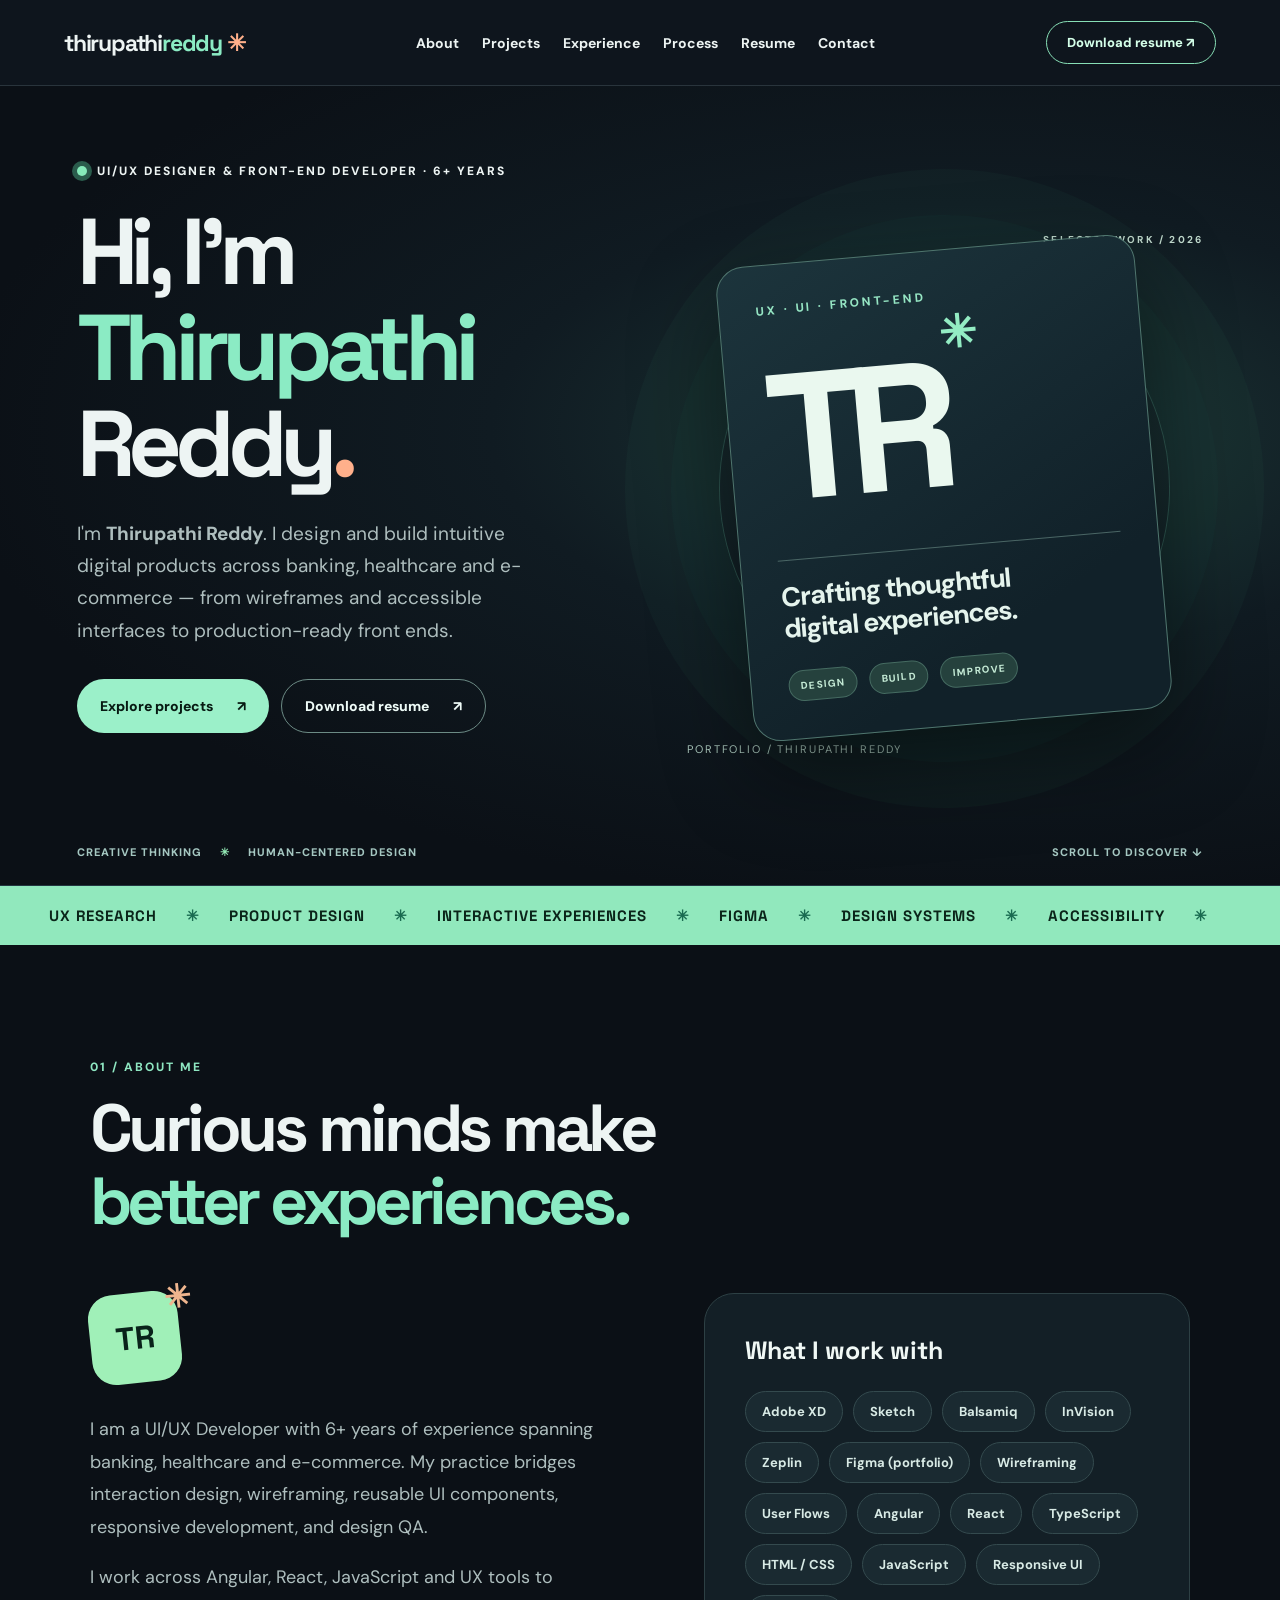
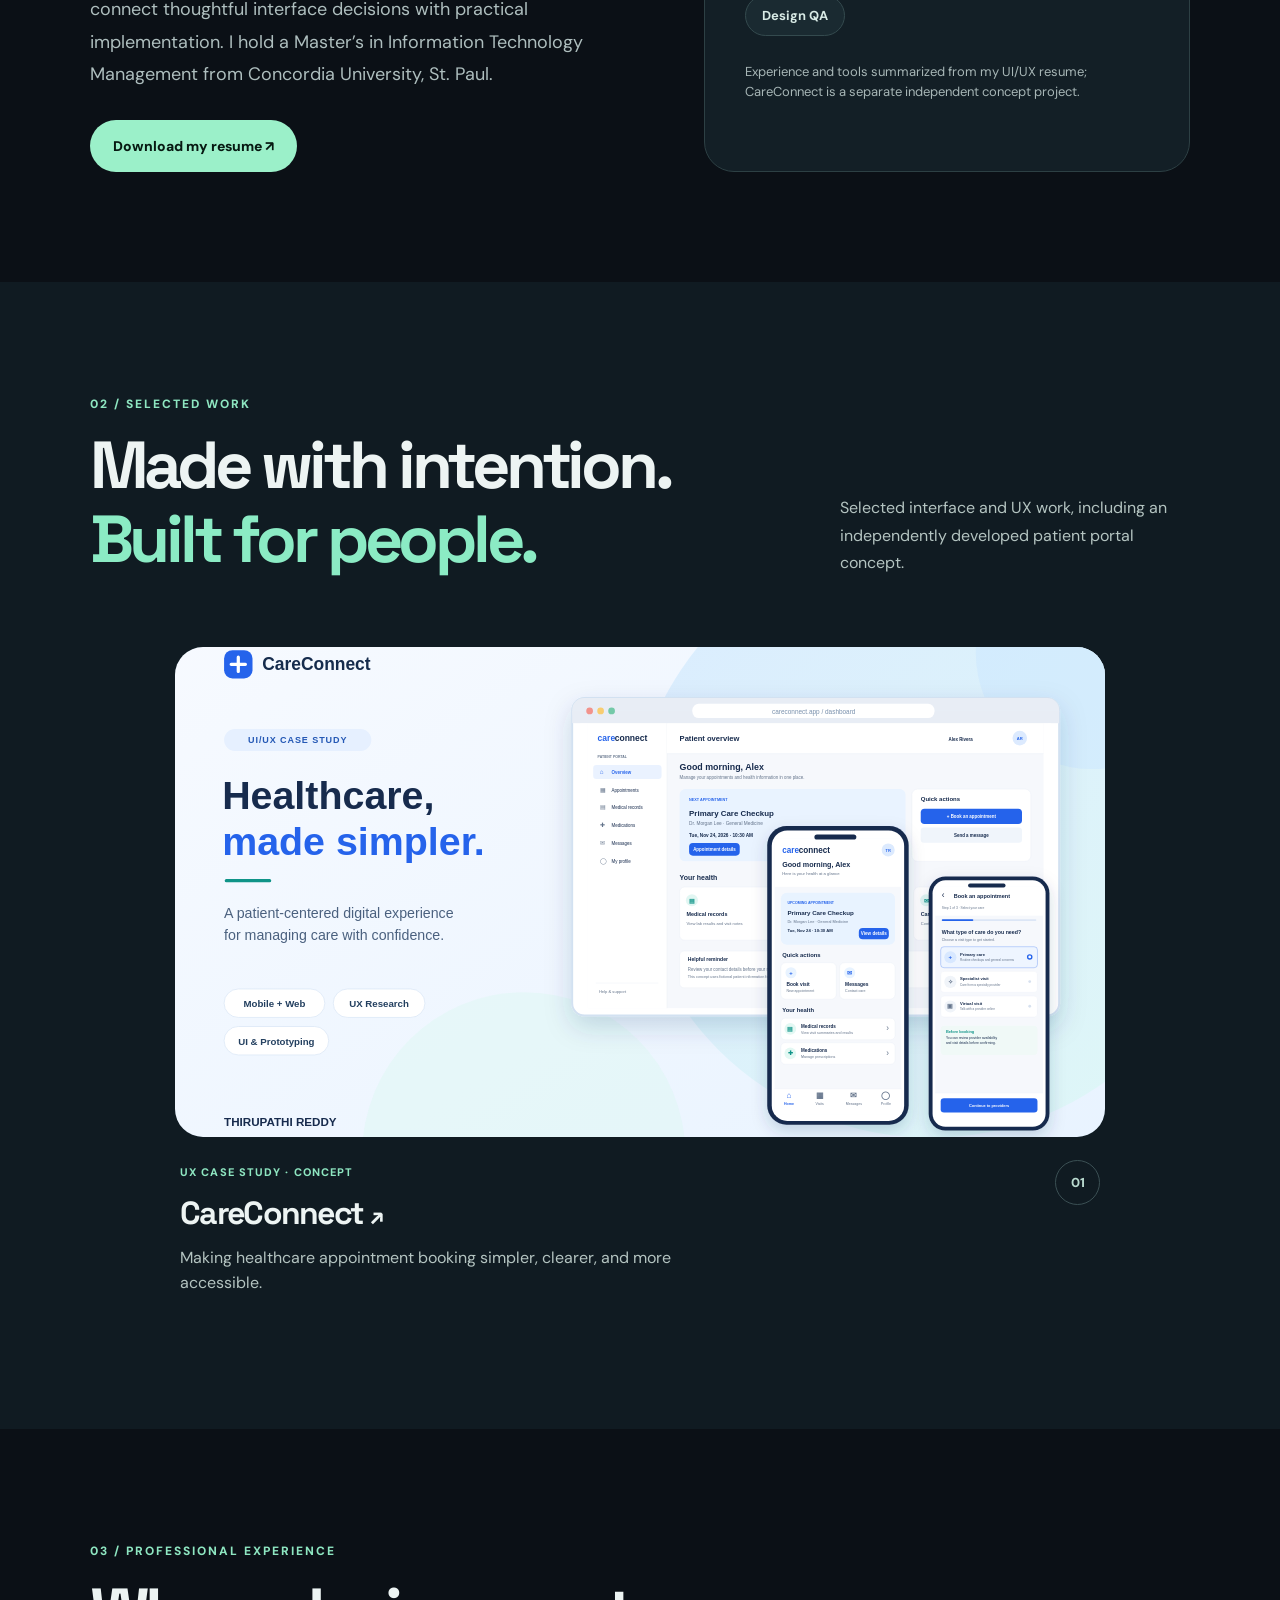
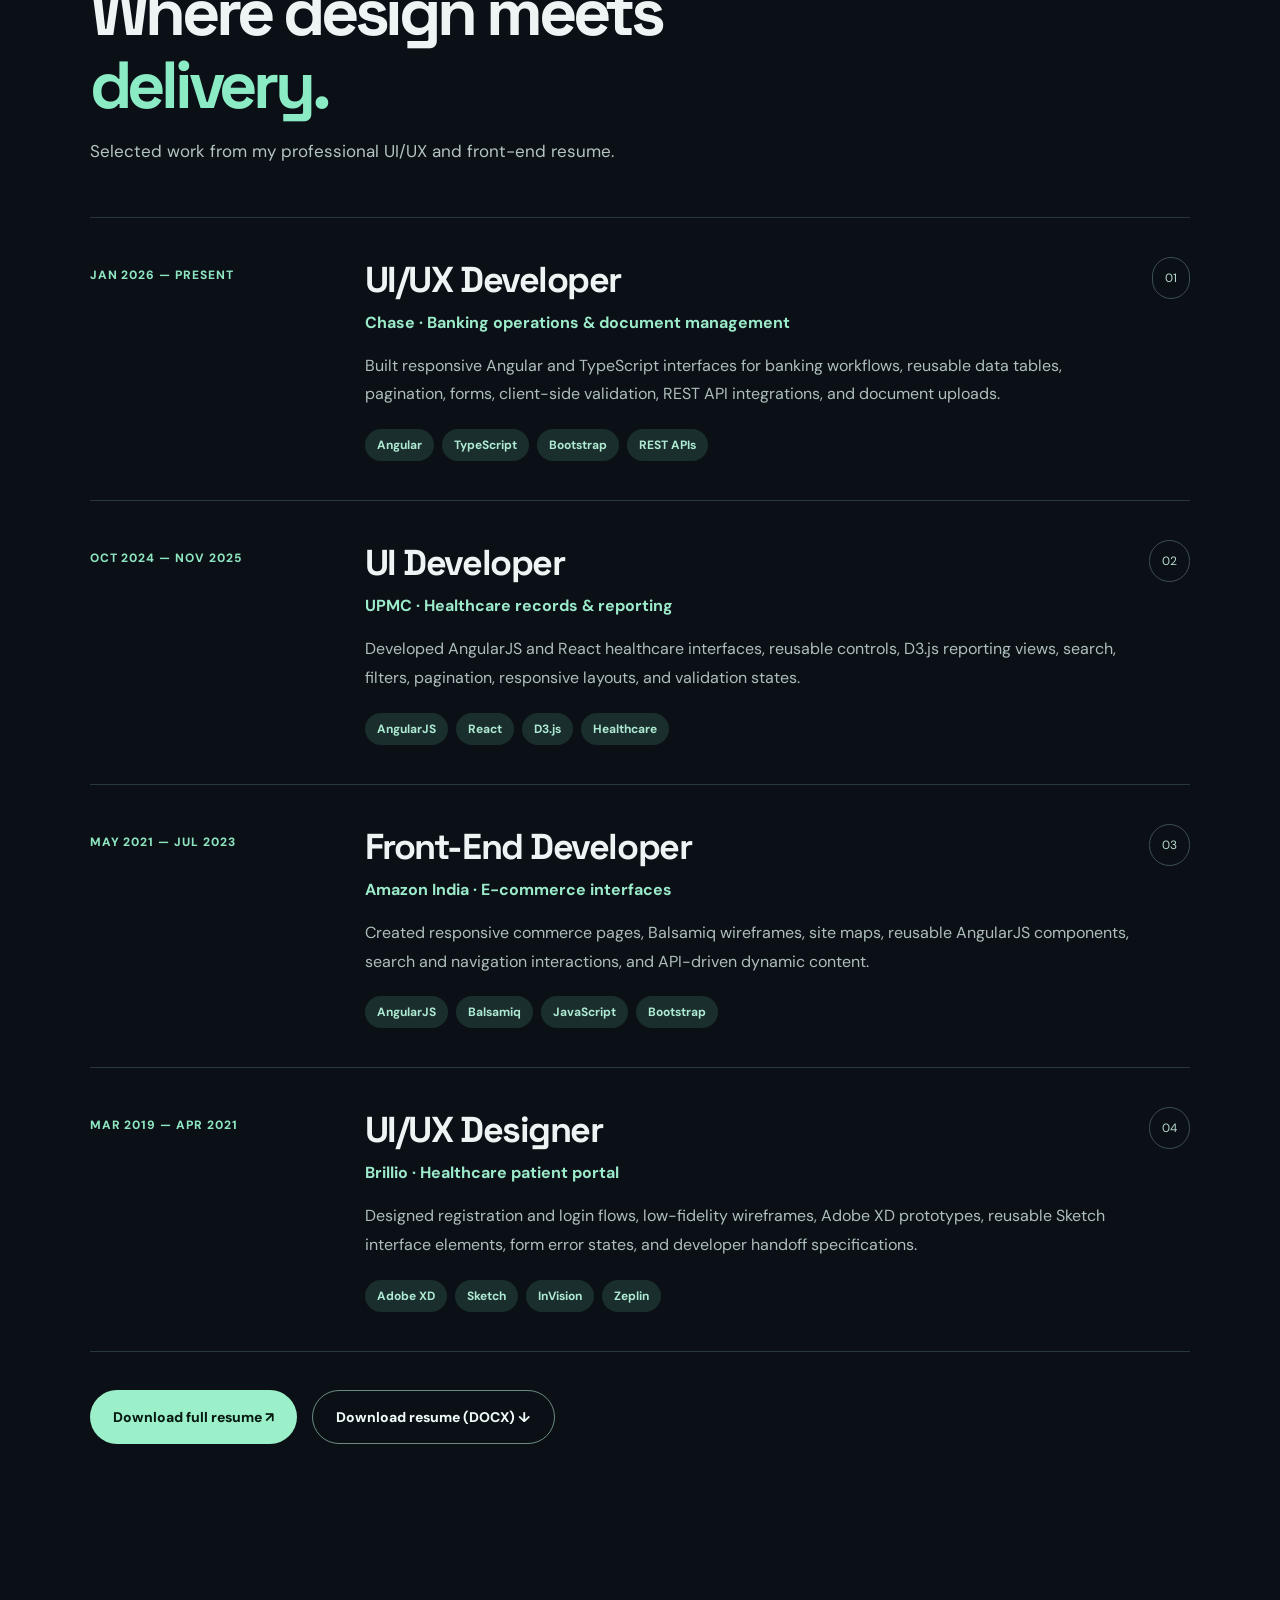
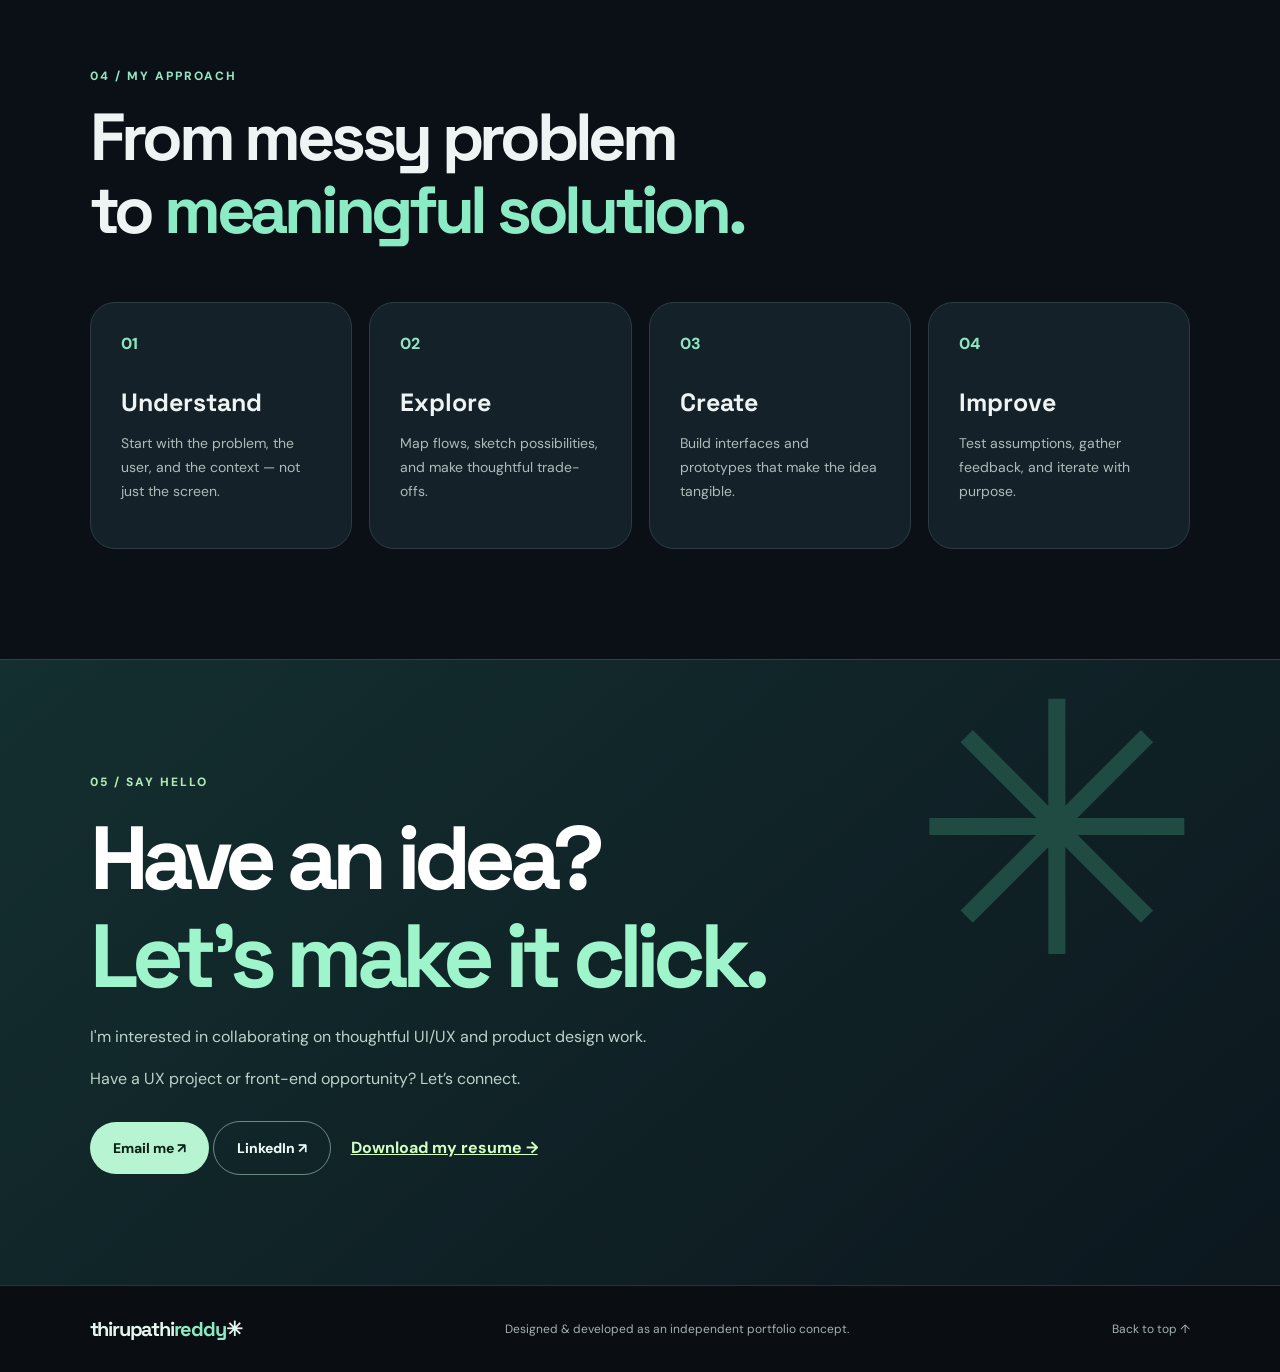
==== index.html @ 6b2b68c5 "Add files via upload" ====
<!DOCTYPE html>
<html lang="en"><head><meta charset="utf-8"/><meta content="width=device-width, initial-scale=1" name="viewport"/><meta content="#0b1016" name="theme-color"/><meta content="Thirupathi Reddy — UI/UX Developer with 6+ years of experience across banking, healthcare and e-commerce. Explore experience and CareConnect case study." name="description"/><title>Thirupathi Reddy — UI/UX Designer</title><link href="styles.css" rel="stylesheet"/></head><body>
<a class="skip" href="#main">Skip to content</a>
<header class="site-header"><a aria-label="Thirupathi Reddy home" class="wordmark" href="#home">thirupathi<span>reddy</span><span class="wordmark-star">✳</span></a><button aria-controls="primary-nav" aria-expanded="false" aria-label="Toggle navigation" class="menu-button">☰</button><nav aria-label="Main navigation" id="primary-nav"><a href="#about">About</a><a href="#projects">Projects</a><a href="#experience">Experience</a><a href="#process">Process</a><a download="" href="assets/Thirupathi_Reddy_UIUX_Resume.docx">Resume</a><a href="#contact">Contact</a></nav><a class="header-cta" download="" href="assets/Thirupathi_Reddy_UIUX_Resume.docx">Download resume <span aria-hidden="true">↗</span></a></header>
<main id="main"><section class="hero" id="home"><div class="hero-inner"><div class="hero-copy"><p class="eyebrow"><span class="eyebrow-dot"></span> UI/UX DESIGNER &amp; FRONT-END DEVELOPER · 6+ YEARS</p><h1>Hi, I’m<br/><em>Thirupathi</em><br/>Reddy<span class="punct">.</span></h1><p class="hero-lead">I'm <strong>Thirupathi Reddy</strong>. I design and build intuitive digital products across banking, healthcare and e-commerce — from wireframes and accessible interfaces to production-ready front ends.</p><div class="hero-actions"><a class="btn btn-dark" href="#projects">Explore projects <span aria-hidden="true">↗</span></a><a class="btn btn-outline" download="" href="assets/Thirupathi_Reddy_UIUX_Resume.docx">Download resume <span aria-hidden="true">↗</span></a></div></div><div aria-label="Design-focused portfolio visual" class="portfolio-hero-art"><div class="hero-art-orbit"></div><div class="hero-art-label">SELECTED WORK / 2026</div><div class="hero-art-card"><span class="hero-art-overline">UX · UI · FRONT-END</span><div class="hero-art-letters">TR<span>✳</span></div><div class="hero-art-divider"></div><p>Crafting thoughtful<br/>digital experiences.</p><div class="hero-art-bottom"><span>DESIGN</span><span>BUILD</span><span>IMPROVE</span></div></div><div class="hero-art-side">PORTFOLIO / THIRUPATHI REDDY</div></div></div><div class="hero-bottom"><span>CREATIVE THINKING <b>✳</b> HUMAN-CENTERED DESIGN</span><a href="#projects">SCROLL TO DISCOVER ↓</a></div></section>
<section aria-label="Design specialties" class="marquee"><div>UX RESEARCH <span>✳</span> PRODUCT DESIGN <span>✳</span> INTERACTIVE EXPERIENCES <span>✳</span> FIGMA <span>✳</span> DESIGN SYSTEMS <span>✳</span> ACCESSIBILITY <span>✳</span></div></section>
<section class="section about-section" id="about"><div class="section-heading"><span class="section-index">01 / ABOUT ME</span><h2>Curious minds make<br/><em>better experiences.</em></h2></div><div class="about-grid"><div class="about-intro"><div class="about-badge">TR<span>✳</span></div><p>I am a UI/UX Developer with 6+ years of experience spanning banking, healthcare and e-commerce. My practice bridges interaction design, wireframing, reusable UI components, responsive development, and design QA.</p><p>I work across Angular, React, JavaScript and UX tools to connect thoughtful interface decisions with practical implementation. I hold a Master’s in Information Technology Management from Concordia University, St. Paul.</p><a class="btn btn-dark" download="" href="assets/Thirupathi_Reddy_UIUX_Resume.docx">Download my resume ↗</a></div><div class="skills-panel"><h3>What I work with</h3><div class="tags"><span>Adobe XD</span><span>Sketch</span><span>Balsamiq</span><span>InVision</span><span>Zeplin</span><span>Figma (portfolio)</span><span>Wireframing</span><span>User Flows</span><span>Angular</span><span>React</span><span>TypeScript</span><span>HTML / CSS</span><span>JavaScript</span><span>Responsive UI</span><span>Design QA</span></div><p class="small-note">Experience and tools summarized from my UI/UX resume; CareConnect is a separate independent concept project.</p></div></div></section>
<section class="section projects-section" id="projects"><div class="section-heading split-heading"><div><span class="section-index">02 / SELECTED WORK</span><h2>Made with intention.<br/><em>Built for people.</em></h2></div><p>Selected interface and UX work, including an independently developed patient portal concept.</p></div><div class="projects-grid"><a class="project-card featured-project" href="careconnect.html"><div class="project-cover"><img alt="CareConnect patient portal desktop and mobile designs" loading="lazy" src="assets/careconnect-cover.svg"/></div><div class="project-meta"><div><span class="project-type">UX CASE STUDY · CONCEPT</span><h3>CareConnect <span aria-hidden="true">↗</span></h3><p>Making healthcare appointment booking simpler, clearer, and more accessible.</p></div><span class="project-number">01</span></div></a></div></section>
<section class="section experience-section" id="experience"><div class="section-heading"><span class="section-index">03 / PROFESSIONAL EXPERIENCE</span><h2>Where design meets<br/><em>delivery.</em></h2><p class="section-subtitle">Selected work from my professional UI/UX and front-end resume.</p></div><div class="timeline">
<article class="experience-item"><div class="job-date">JAN 2026 — PRESENT</div><div class="job-body"><div class="job-top"><div><h3>UI/UX Developer</h3><p class="job-company">Chase · Banking operations &amp; document management</p></div><span class="job-index">01</span></div><p>Built responsive Angular and TypeScript interfaces for banking workflows, reusable data tables, pagination, forms, client-side validation, REST API integrations, and document uploads.</p><div class="job-pills"><span>Angular</span><span>TypeScript</span><span>Bootstrap</span><span>REST APIs</span></div></div></article>
<article class="experience-item"><div class="job-date">OCT 2024 — NOV 2025</div><div class="job-body"><div class="job-top"><div><h3>UI Developer</h3><p class="job-company">UPMC · Healthcare records &amp; reporting</p></div><span class="job-index">02</span></div><p>Developed AngularJS and React healthcare interfaces, reusable controls, D3.js reporting views, search, filters, pagination, responsive layouts, and validation states.</p><div class="job-pills"><span>AngularJS</span><span>React</span><span>D3.js</span><span>Healthcare</span></div></div></article>
<article class="experience-item"><div class="job-date">MAY 2021 — JUL 2023</div><div class="job-body"><div class="job-top"><div><h3>Front-End Developer</h3><p class="job-company">Amazon India · E-commerce interfaces</p></div><span class="job-index">03</span></div><p>Created responsive commerce pages, Balsamiq wireframes, site maps, reusable AngularJS components, search and navigation interactions, and API-driven dynamic content.</p><div class="job-pills"><span>AngularJS</span><span>Balsamiq</span><span>JavaScript</span><span>Bootstrap</span></div></div></article>
<article class="experience-item"><div class="job-date">MAR 2019 — APR 2021</div><div class="job-body"><div class="job-top"><div><h3>UI/UX Designer</h3><p class="job-company">Brillio · Healthcare patient portal</p></div><span class="job-index">04</span></div><p>Designed registration and login flows, low-fidelity wireframes, Adobe XD prototypes, reusable Sketch interface elements, form error states, and developer handoff specifications.</p><div class="job-pills"><span>Adobe XD</span><span>Sketch</span><span>InVision</span><span>Zeplin</span></div></div></article>
</div><div class="experience-footer"><a class="btn btn-dark" download="" href="assets/Thirupathi_Reddy_UIUX_Resume.docx">Download full resume ↗</a><a class="btn btn-outline" download="" href="assets/Thirupathi_Reddy_UIUX_Resume.docx">Download resume (DOCX) ↓</a></div></section><section class="section process-section" id="process"><div class="section-heading"><span class="section-index">04 / MY APPROACH</span><h2>From messy problem<br/>to <em>meaningful solution.</em></h2></div><div class="process-grid"><article><span>01</span><h3>Understand</h3><p>Start with the problem, the user, and the context — not just the screen.</p></article><article><span>02</span><h3>Explore</h3><p>Map flows, sketch possibilities, and make thoughtful trade-offs.</p></article><article><span>03</span><h3>Create</h3><p>Build interfaces and prototypes that make the idea tangible.</p></article><article><span>04</span><h3>Improve</h3><p>Test assumptions, gather feedback, and iterate with purpose.</p></article></div></section>
<section class="contact-section" id="contact"><div aria-hidden="true" class="contact-blob">✳</div><span class="section-index">05 / SAY HELLO</span><h2>Have an idea?<br/><em>Let's make it click.</em></h2><p>I'm interested in collaborating on thoughtful UI/UX and product design work.</p><p>Have a UX project or front-end opportunity? Let’s connect.</p><a class="btn btn-light" href="mailto:thirupathireddy.s003@gmail.com">Email me ↗</a> <a class="btn btn-outline" href="https://www.linkedin.com/in/s-thirupathi-reddy/" rel="noopener noreferrer" target="_blank">LinkedIn ↗</a><a class="contact-resume" download="" href="assets/Thirupathi_Reddy_UIUX_Resume.docx">Download my resume →</a></section></main><footer class="site-footer"><a class="wordmark" href="#home">thirupathi<span>reddy</span>✳</a><span>Designed &amp; developed as an independent portfolio concept.</span><a href="#home">Back to top ↑</a></footer><script defer="" src="main.js"></script></body></html>
---- styles.css ----
@import url('https://fonts.googleapis.com/css2?family=DM+Sans:wght@400;500;600;700;800&family=Space+Grotesk:wght@400;500;600;700&display=swap');
:root{--ink:#15251f;--muted:#56665e;--yellow:#fff0a8;--lime:#c9ff75;--green:#139b71;--cream:#fffdf6;--border:#dee6df}*{box-sizing:border-box}html{scroll-behavior:smooth}body{margin:0;background:var(--cream);color:var(--ink);font-family:'DM Sans',sans-serif}a{color:inherit;text-decoration:none}button{font:inherit}a:focus-visible,button:focus-visible{outline:3px solid #147e5d;outline-offset:4px}.skip{position:absolute;left:-999px;top:15px;background:#fff;padding:12px;z-index:99}.skip:focus{left:15px}.site-header{height:86px;padding:0 clamp(20px,5vw,90px);display:flex;align-items:center;gap:36px;justify-content:space-between;background:#fff9d8;position:relative;z-index:5;border-bottom:1px solid #ebdfa6}.wordmark{font-family:'Space Grotesk',sans-serif;font-weight:700;font-size:23px;letter-spacing:-1.2px;white-space:nowrap}.wordmark>span:first-child{color:var(--green)}.wordmark-star{color:#ee7059;padding-left:5px}.site-header nav{display:flex;gap:32px;font-size:14px;font-weight:700}.site-header nav a:hover{color:var(--green)}.header-cta{border:1.5px solid var(--ink);border-radius:100px;padding:12px 20px;font-size:13px;font-weight:800;white-space:nowrap}.header-cta:hover{background:var(--ink);color:white}.menu-button{display:none;background:none;border:0;font-size:26px}.hero{background:var(--yellow);overflow:hidden;position:relative}.hero-inner{min-height:690px;max-width:1600px;padding:65px clamp(20px,6vw,100px) 20px;margin:auto;display:grid;grid-template-columns:49% 51%;align-items:center}.hero-copy{position:relative;z-index:2;padding-bottom:60px}.eyebrow,.section-index{font-weight:800;font-size:12px;letter-spacing:2px}.eyebrow{display:flex;align-items:center;gap:10px}.eyebrow-dot{height:10px;width:10px;background:var(--green);border-radius:50%;box-shadow:0 0 0 5px #b7eeb5}.hero h1,h2,h3{font-family:'Space Grotesk',sans-serif}.hero h1{font-size:clamp(55px,6.7vw,104px);letter-spacing:-.079em;line-height:1.03;margin:25px 0}.hero h1 em,.section h2 em,.contact-section h2 em{font-style:normal;color:var(--green)}.punct{color:#e8785b}.hero-lead{max-width:480px;font-size:19px;line-height:1.7;color:#455348}.hero-actions{display:flex;gap:12px;margin:32px 0}.btn{display:inline-flex;align-items:center;gap:24px;justify-content:space-between;font-size:14px;font-weight:800;border-radius:100px;padding:17px 23px;transition:transform .2s,background .2s}.btn:hover{transform:translateY(-3px)}.btn-dark{background:var(--ink);color:white}.btn-outline{background:transparent;border:1.5px solid var(--ink)}.btn-light{background:white;color:var(--ink)}.mouse-hint{font-size:13px;font-weight:700;display:flex;gap:10px;align-items:center;margin-top:52px}.mouse-hint span{font-size:24px}.hero-visual{min-height:625px;height:100%;position:relative;isolation:isolate}.hero-glow{position:absolute;width:90%;aspect-ratio:1;border-radius:50%;background:radial-gradient(circle at 50% 45%,#fff9dc 0%,#ffdc7b 55%,#ffd26d 77%,transparent 78%);top:3%;left:6%;z-index:-1}.dragon-webgl-canvas{display:block;width:100%;height:100%}#dragon-stage{position:absolute;inset:0;z-index:1}#dragon-stage canvas{width:100%;height:100%;display:block}.dragon-error{position:absolute;top:48%;width:100%;text-align:center;color:#6d5236}.dragon-label{position:absolute;top:14%;right:2%;border-radius:80px;background:white;padding:16px 21px;font-weight:800;font-size:13px;transform:rotate(7deg);box-shadow:0 10px 25px #70592b16}.dragon-label span{color:var(--green)}.dragon-bubble{position:absolute;bottom:16%;left:0;background:var(--lime);font-weight:800;transform:rotate(-8deg);border:2px solid var(--ink);border-radius:80px;padding:14px 22px;font-size:16px}.starburst{position:absolute;font-size:50px;color:#f28068}.starburst-one{left:3%;top:15%}.starburst-two{right:4%;bottom:25%;font-size:35px}.hero-bottom{max-width:1600px;margin:auto;padding:0 clamp(20px,6vw,100px) 26px;display:flex;justify-content:space-between;font-size:11px;font-weight:800;letter-spacing:1px}.hero-bottom b{color:#e67862;margin:0 14px}.marquee{background:var(--ink);color:#d7f8b2;overflow:hidden;padding:20px 0;font-weight:800;font-family:'Space Grotesk';font-size:15px;white-space:nowrap;letter-spacing:1px}.marquee div{width:max-content;margin:auto}.marquee span{color:#f2b974;margin:0 24px}.section{padding:110px clamp(20px,7vw,112px);max-width:1600px;margin:auto}.section-heading{margin-bottom:55px}.section-index{color:#388b6b}.section h2{font-size:clamp(40px,5.2vw,74px);letter-spacing:-.064em;line-height:1.1;margin:16px 0}.about-grid{display:grid;grid-template-columns:1.1fr 1fr;gap:80px}.about-intro p{max-width:620px;line-height:1.8;font-size:18px;color:#526059}.about-badge{width:90px;height:90px;border-radius:24px;background:var(--lime);display:flex;justify-content:center;align-items:center;font-family:'Space Grotesk';font-size:32px;font-weight:700;transform:rotate(-6deg);position:relative;margin-bottom:30px}.about-badge span{position:absolute;top:-12px;right:-15px;color:#ef8f6b}.skills-panel{background:#f0f8ef;border:1px solid var(--border);padding:40px;border-radius:30px}.skills-panel h3{font-size:25px;margin-top:0}.tags,.case-chips{display:flex;flex-wrap:wrap;gap:10px}.tags span,.case-chips span{border:1px solid #cdded0;border-radius:100px;background:white;padding:11px 16px;font-size:13px;font-weight:700}.small-note{font-size:13px;color:var(--muted);line-height:1.5;margin-top:26px}.projects-section{max-width:none;background:#f5f9f2}.projects-section>.section-heading,.projects-grid{max-width:1380px;margin-left:auto;margin-right:auto}.split-heading{display:flex;align-items:end;justify-content:space-between;gap:60px}.split-heading p{max-width:350px;line-height:1.7;color:var(--muted)}.projects-grid{display:grid;grid-template-columns:1.3fr 1fr;gap:28px}.project-card{min-width:0}.project-cover,.experiment-art{height:400px;border-radius:28px;overflow:hidden;display:flex;align-items:center;justify-content:center;position:relative;transition:transform .25s}.project-card:hover .project-cover,.project-card:hover .experiment-art{transform:translateY(-5px)}.project-cover{background:#dceeff}.project-cover img{width:100%;height:100%;object-fit:cover}.experiment-art{background:#bff3a3}.experiment-sun{position:absolute;font-size:280px;color:#d4f5bd;top:-100px;right:-40px}.experiment-face{width:210px;height:215px;background:#18b980;border-radius:48% 48% 44% 44%;border:9px solid #0b976c;transform:rotate(-9deg);display:flex;justify-content:center;align-items:center;gap:25px;position:relative;box-shadow:20px 25px 0 #91dba4}.experiment-face .eye{height:60px;width:52px;border-radius:50%;background:white;position:relative}.experiment-face .eye:after{content:'';height:25px;width:22px;position:absolute;top:22px;left:18px;border-radius:50%;background:#17251e}.experiment-face .smile{position:absolute;width:65px;height:30px;border-bottom:5px solid #153728;border-radius:50%;top:128px}.experiment-word{position:absolute;bottom:32px;right:30px;font-size:35px;font-weight:800;transform:rotate(-10deg)}.project-meta{display:flex;justify-content:space-between;gap:16px;padding:23px 5px}.project-type{font-size:11px;font-weight:800;letter-spacing:1.1px;color:var(--green)}.project-meta h3{font-size:32px;letter-spacing:-1.7px;margin:12px 0}.project-meta h3 span{font-size:23px}.project-meta p{color:var(--muted);line-height:1.6;margin:0;max-width:570px}.project-number{border-radius:100px;border:1px solid var(--border);height:45px;width:45px;display:grid;place-items:center;font-weight:800;font-size:13px;flex-shrink:0}.process-grid{display:grid;grid-template-columns:repeat(4,1fr);gap:17px}.process-grid article{background:#fff9df;border:1px solid #eee6bf;border-radius:25px;padding:30px;min-height:215px}.process-grid article>span{font-weight:800;color:#149a71}.process-grid h3{font-size:25px;margin:32px 0 9px}.process-grid p{color:#617067;font-size:14px;line-height:1.7}.contact-section{position:relative;background:#1a3328;color:#fff;padding:110px clamp(20px,7vw,112px);overflow:hidden}.contact-section .section-index{color:#b1eab3}.contact-section h2{font-family:'Space Grotesk';font-size:clamp(50px,7vw,100px);letter-spacing:-.075em;line-height:1.1;margin:18px 0}.contact-section h2 em{color:#c6fa7f}.contact-section p{max-width:580px;line-height:1.65;color:#c7dad0}.contact-blob{position:absolute;right:6%;top:0;font-size:350px;color:#375848;line-height:1}.contact-note{font-size:12px}.contact-section .btn{position:relative;z-index:1;margin-top:12px}.site-footer{display:flex;justify-content:space-between;align-items:center;gap:25px;padding:30px clamp(20px,7vw,112px);font-size:12px;color:#627064}.site-footer .wordmark{font-size:20px;color:var(--ink)}.case-page{background:#fffdf6}.case-hero{background:#fff0b5;padding:100px clamp(20px,9vw,150px) 70px}.case-hero h1{font-family:'Space Grotesk';font-size:clamp(65px,10vw,138px);letter-spacing:-.09em;margin:12px 0}.case-hero>p{font-size:22px;max-width:760px;line-height:1.6}.case-hero-img{display:block;width:100%;max-width:1100px;margin:50px auto 0;border-radius:20px;box-shadow:0 25px 75px #433d2623}.case-chips{margin-top:28px}.case-content{max-width:1050px;margin:auto;padding:70px 25px 100px}.case-facts{display:grid;grid-template-columns:repeat(4,1fr);border-bottom:1px solid var(--border);padding-bottom:45px;gap:20px}.case-facts div{display:flex;flex-direction:column;gap:13px}.case-facts span{color:var(--green);font-size:12px;font-weight:800;letter-spacing:1px}.case-facts strong{font-size:16px}.case-text{padding-top:100px;max-width:800px}.case-text h2{font-size:clamp(36px,5vw,62px);letter-spacing:-.06em;line-height:1.1}.case-text p{color:var(--muted);font-size:17px;line-height:1.85}.case-text .btn{margin-top:15px}.research-status{margin-top:26px;border:1px solid #c9d7cb;background:#f0f8ef;padding:20px;border-radius:15px;font-size:13px;font-weight:700}.case-phone-img{width:260px;max-width:100%;display:block;margin:35px auto;background:#eff6fc;border-radius:20px;box-shadow:0 15px 35px #103e2320}@media(max-width:1100px){.hero-inner{grid-template-columns:51% 49%;min-height:610px}.hero h1{font-size:clamp(51px,6vw,80px)}.hero-visual{min-height:560px}.about-grid{gap:35px}.process-grid{grid-template-columns:repeat(2,1fr)}}@media(max-width:760px){.site-header{height:72px;padding:0 20px;gap:12px}.wordmark{font-size:20px}.menu-button{display:block;order:2}.header-cta{display:none}.site-header nav{display:none;position:absolute;top:72px;left:0;right:0;background:#fff9d8;padding:25px;flex-direction:column;box-shadow:0 10px 30px #0002}.site-header nav.is-open{display:flex}.hero-inner{padding:45px 23px 0;display:flex;flex-direction:column;min-height:0}.hero-copy{padding-bottom:0}.hero h1{font-size:clamp(54px,11vw,83px);margin:25px 0 15px}.hero-lead{font-size:16px}.hero-actions{flex-wrap:wrap}.mouse-hint{margin-top:25px}.hero-visual{width:100%;height:500px;min-height:500px}.hero-glow{top:1%;left:0;width:100%}.dragon-label{top:10%;right:-5%;font-size:10px}.dragon-bubble{bottom:12%;font-size:12px}.hero-bottom{font-size:10px;padding:0 20px 20px}.hero-bottom>a{display:none}.section{padding:75px 22px}.about-grid,.projects-grid{grid-template-columns:1fr}.split-heading{display:block}.projects-grid{gap:35px}.project-cover,.experiment-art{height:280px}.process-grid{grid-template-columns:1fr 1fr}.process-grid article{padding:20px;min-height:185px}.process-grid h3{font-size:21px}.contact-section{padding:80px 22px}.contact-blob{font-size:160px;right:-20px}.site-footer{flex-direction:column;align-items:flex-start}.case-hero{padding:75px 22px 55px}.case-hero>p{font-size:18px}.case-facts{grid-template-columns:1fr 1fr}.case-text{padding-top:60px}}@media(max-width:420px){.hero-visual{height:410px;min-height:410px}.btn{padding:15px 16px;font-size:12px}.process-grid{grid-template-columns:1fr}.hero-bottom span{font-size:9px}.eyebrow{font-size:10px}.dragon-label{display:none}}@media(prefers-reduced-motion:reduce){html{scroll-behavior:auto}.btn,.project-cover,.experiment-art{transition:none}}

/* Portfolio rebuild */
.site-header nav{gap:23px}.hero .hero-copy h1{font-size:clamp(64px,7.3vw,112px)}.hero-visual{overflow:hidden}.dragon-fallback{position:absolute;inset:3% 4% 4%;display:grid;place-items:center;z-index:0;transition:opacity .5s ease}.dragon-fallback svg{width:min(100%,560px);height:100%;filter:drop-shadow(0 26px 28px #368d6d33);animation:dragon-bob 4s ease-in-out infinite}.dragon-fallback.rendered{opacity:0;pointer-events:none}.dragon-fallback #fallback-dragon-head{transform-origin:240px 260px;transition:transform .13s ease-out}.dragon-fallback.blink #pupil-left,.dragon-fallback.blink #pupil-right{transform:scaleY(.12);transform-box:fill-box;transform-origin:center}.dragon-status{position:absolute;bottom:7%;left:10%;font-size:11px;color:#365948;z-index:2}@keyframes dragon-bob{0%,100%{transform:translateY(0)}50%{transform:translateY(-10px)}}
.projects-grid{grid-template-columns:minmax(0,1fr);max-width:930px}.project-cover{height:490px}.about-intro .btn{margin-top:12px}.section-subtitle{font-size:17px;color:var(--muted)}.experience-section{background:#fffefa}.timeline{border-top:1px solid #dbe4d6}.experience-item{display:grid;grid-template-columns:240px 1fr;border-bottom:1px solid #dbe4d6;padding:39px 0;gap:35px}.job-date{font-size:12px;color:#427860;letter-spacing:.08em;font-weight:800;padding-top:10px}.job-top{display:flex;justify-content:space-between}.job-top h3{font-size:clamp(24px,3vw,36px);letter-spacing:-.04em;margin:0}.job-company{font-weight:700;color:#208365;margin:9px 0 14px}.job-body>p{max-width:770px;color:#53635a;line-height:1.8;margin:5px 0 20px}.job-index{border:1px solid #c9d7cb;border-radius:100px;padding:12px;height:max-content;font-size:12px}.job-pills{display:flex;flex-wrap:wrap;gap:8px}.job-pills span{background:#eef7ec;padding:8px 12px;border-radius:100px;font-size:12px;font-weight:700}.experience-footer{display:flex;gap:15px;flex-wrap:wrap;margin-top:38px}.contact-resume{display:inline-block;color:#d4ffc2;margin-left:20px;font-weight:700;text-decoration:underline}.resume-page{max-width:980px;margin:0 auto;padding:50px 24px 100px}.resume-page h1{font-size:clamp(42px,6vw,72px);letter-spacing:-.06em;margin-bottom:8px}.resume-page h2{border-bottom:1px solid #ccd9ce;padding-bottom:10px;margin-top:45px}.resume-page p,.resume-page li{line-height:1.7;color:#405548}.resume-page .resume-role{background:#fff9dd;padding:20px 25px;margin:25px 0;border-radius:16px}.resume-actions{display:flex;gap:12px;flex-wrap:wrap}.resume-actions button{border:0;cursor:pointer}.resume-page .resume-contact{display:flex;gap:16px;flex-wrap:wrap}.resume-page .resume-contact a{text-decoration:underline}@media(max-width:760px){.experience-item{grid-template-columns:1fr;gap:12px}.job-date{padding:0}.project-cover{height:300px}.hero .hero-copy h1{font-size:clamp(52px,12vw,82px)}}@media print{.site-header,.site-footer,.resume-actions{display:none!important}.resume-page{max-width:100%;padding:0}.resume-page h1{font-size:32px}.resume-page .resume-role{break-inside:avoid;background:transparent;border-bottom:1px solid #ddd}.resume-page p,.resume-page li{font-size:11px;line-height:1.4}}


/* DARK PREMIUM THEME — portfolio-first, dragon only in hero */
:root{--ink:#edf4f3;--muted:#a7b6b6;--yellow:#10171d;--lime:#b4e9a3;--green:#80dfbe;--cream:#0b1016;--border:#293740}
body,.case-page{background:#0b1016;color:#edf4f3}
a:focus-visible,button:focus-visible{outline-color:#a6f2ca}
.site-header{background:#0e151d;border-bottom:1px solid #29343c;position:relative}
.site-header nav a:hover,.wordmark>span:first-child{color:#8bebc4}
.header-cta{border-color:#87dfb6;color:#d4ffe9}
.header-cta:hover{background:#8bebc4;color:#071711}
.hero{background:radial-gradient(ellipse at 76% 43%,#1c3636 0%,#101b22 35%,#0b1016 74%);border-bottom:1px solid #233640}
.hero h1 em,.section h2 em{color:#8bebc4}
.punct,.wordmark-star{color:#ffb08b}
.hero-lead,.about-intro p,.job-body>p,.resume-page p,.resume-page li{color:#aebebe}
.eyebrow-dot{background:#86ebba;box-shadow:0 0 0 5px #2a5c4c}
.btn-dark{background:#9bf0c9;color:#071912}
.btn-dark:hover{background:#c0ffdf}
.btn-outline{border-color:#6c8b85;color:#eefbf7}
.btn-outline:hover{background:#1c3336}
.btn-light{background:#b7f5d2;color:#0b2116}
.hero-glow{background:radial-gradient(circle at 50% 47%,#254f4a 0%,#1b3937 40%,#142229 69%,transparent 74%)}
.hero-bottom{color:#a5c7c1}.hero-bottom b,.starburst{color:#94e9b5}
.mouse-hint{color:#b4d1c6}.dragon-fallback svg{filter:drop-shadow(0 30px 42px #0008)}
.dragon-status{color:#bcddd1}
.marquee{background:#91e8bd;color:#0a2419}.marquee span{color:#1a6b51}
.section-index,.job-date,.project-type{color:#8ee6c1}
.skills-panel,.research-status{background:#131f26;border-color:#2d4044}
.skills-panel h3{color:#f0f8f5}
.tags span,.case-chips span{background:#1a2a31;border:1px solid #344a4e;color:#d8eae5}
.about-badge{background:#a0f0b8;color:#09231a}.about-badge span{color:#efb58e}
.projects-section{background:#101b22}.project-cover{background:#132936}
.split-heading p,.project-meta p,.section-subtitle{color:#b4c4c1}
.project-number,.job-index{border-color:#3b5054;color:#b9dacf}
.experience-section{background:#0b1016}
.timeline,.experience-item{border-color:#293740}
.job-company{color:#9beaca}.job-pills span{background:#1a2e2e;color:#aeead2}
.process-grid article{background:#142128;border-color:#2c3c43}
.process-grid article>span{color:#8ee6c1}
.process-grid p{color:#acbcb9}
.contact-section{background:linear-gradient(140deg,#142f30,#0c171e);border-top:1px solid #294443}
.contact-blob{color:#204b43}.contact-section p{color:#bdd2ca}
.contact-section h2 em{color:#9ff5cb}
.site-footer{background:#0a0e13;color:#a2b0ae;border-top:1px solid #27333b}
.site-footer .wordmark{color:#e4f6ee}
.case-hero{background:linear-gradient(135deg,#152b31,#0d171f)}
.case-hero>p{color:#bbd0ca}
.case-hero-img{box-shadow:0 25px 75px #0007}
.case-facts{border-color:#2d4045}.case-text p{color:#b0c2bd}
.research-status{color:#c4e4d6}
.case-phone-img{background:#1b2d35;box-shadow:0 15px 35px #0008}
.resume-page h2{border-color:#33464c}.resume-page .resume-role{background:#15232b}
.resume-page .resume-contact a{color:#96e6c8}
@media(max-width:760px){.site-header nav{background:#111d25;box-shadow:0 10px 30px #0008}}
@media print{body,.resume-page{background:white!important;color:#15251f!important}.resume-page p,.resume-page li{color:#333!important}.resume-page .resume-role{background:white!important}}

/* Dragon-free, portfolio-first hero */
.hero-inner{grid-template-columns:54% 46%;gap:0}
.portfolio-hero-art{width:100%;min-height:590px;display:grid;place-items:center;position:relative;isolation:isolate;padding:42px}
.hero-art-orbit{position:absolute;width:87%;aspect-ratio:1;border:1px solid #4f96836b;border-radius:50%;box-shadow:0 0 0 48px #1c55431a,0 0 0 94px #2f7a5b10;transform:rotate(-18deg)}
.hero-art-card{width:min(100%,420px);min-height:430px;padding:37px;background:linear-gradient(150deg,#1c343c,#112129 75%);border:1px solid #4f756e;border-radius:28px;box-shadow:0 35px 90px #0007;position:relative;transform:rotate(-5deg);display:flex;flex-direction:column;z-index:1}
.hero-art-label{position:absolute;right:0;top:40px;font-size:10px;letter-spacing:.22em;color:#c2dccf;font-weight:700}
.hero-art-overline{font-size:12px;letter-spacing:.24em;font-weight:800;color:#95e5c3}
.hero-art-letters{font-family:'Space Grotesk',sans-serif;font-size:clamp(124px,14vw,208px);letter-spacing:-.14em;font-weight:800;line-height:1.35;color:#eaf8ef}
.hero-art-letters span{color:#93ecc3;font-size:45px;vertical-align:top;letter-spacing:0;padding-left:12px}
.hero-art-divider{height:1px;background:#4a6665;width:100%;margin:0 0 20px}
.hero-art-card p{font-size:27px;line-height:1.2;letter-spacing:-.035em;font-weight:700;margin:0 0 25px;color:#e5f4ed}
.hero-art-bottom{display:flex;gap:12px;flex-wrap:wrap;margin-top:auto}.hero-art-bottom span{font-size:10px;letter-spacing:.13em;background:#25413d;border:1px solid #456b61;border-radius:30px;padding:8px 11px;color:#c4ead5;font-weight:800}
.hero-art-side{position:absolute;left:2px;bottom:27px;font-size:11px;letter-spacing:.17em;color:#a9c6bb}
@media(max-width:1100px){.hero-inner{grid-template-columns:52% 48%}.portfolio-hero-art{min-height:500px;padding:20px}.hero-art-card{min-height:370px;padding:25px}.hero-art-letters{font-size:125px}}
@media(max-width:760px){.hero-inner{display:flex;flex-direction:column}.portfolio-hero-art{min-height:460px;width:100%;padding:35px 28px}.hero-art-card{min-height:345px;max-width:340px}.hero-art-letters{font-size:140px}.hero-art-label{top:12px}.hero-art-side{bottom:8px;left:20px}}
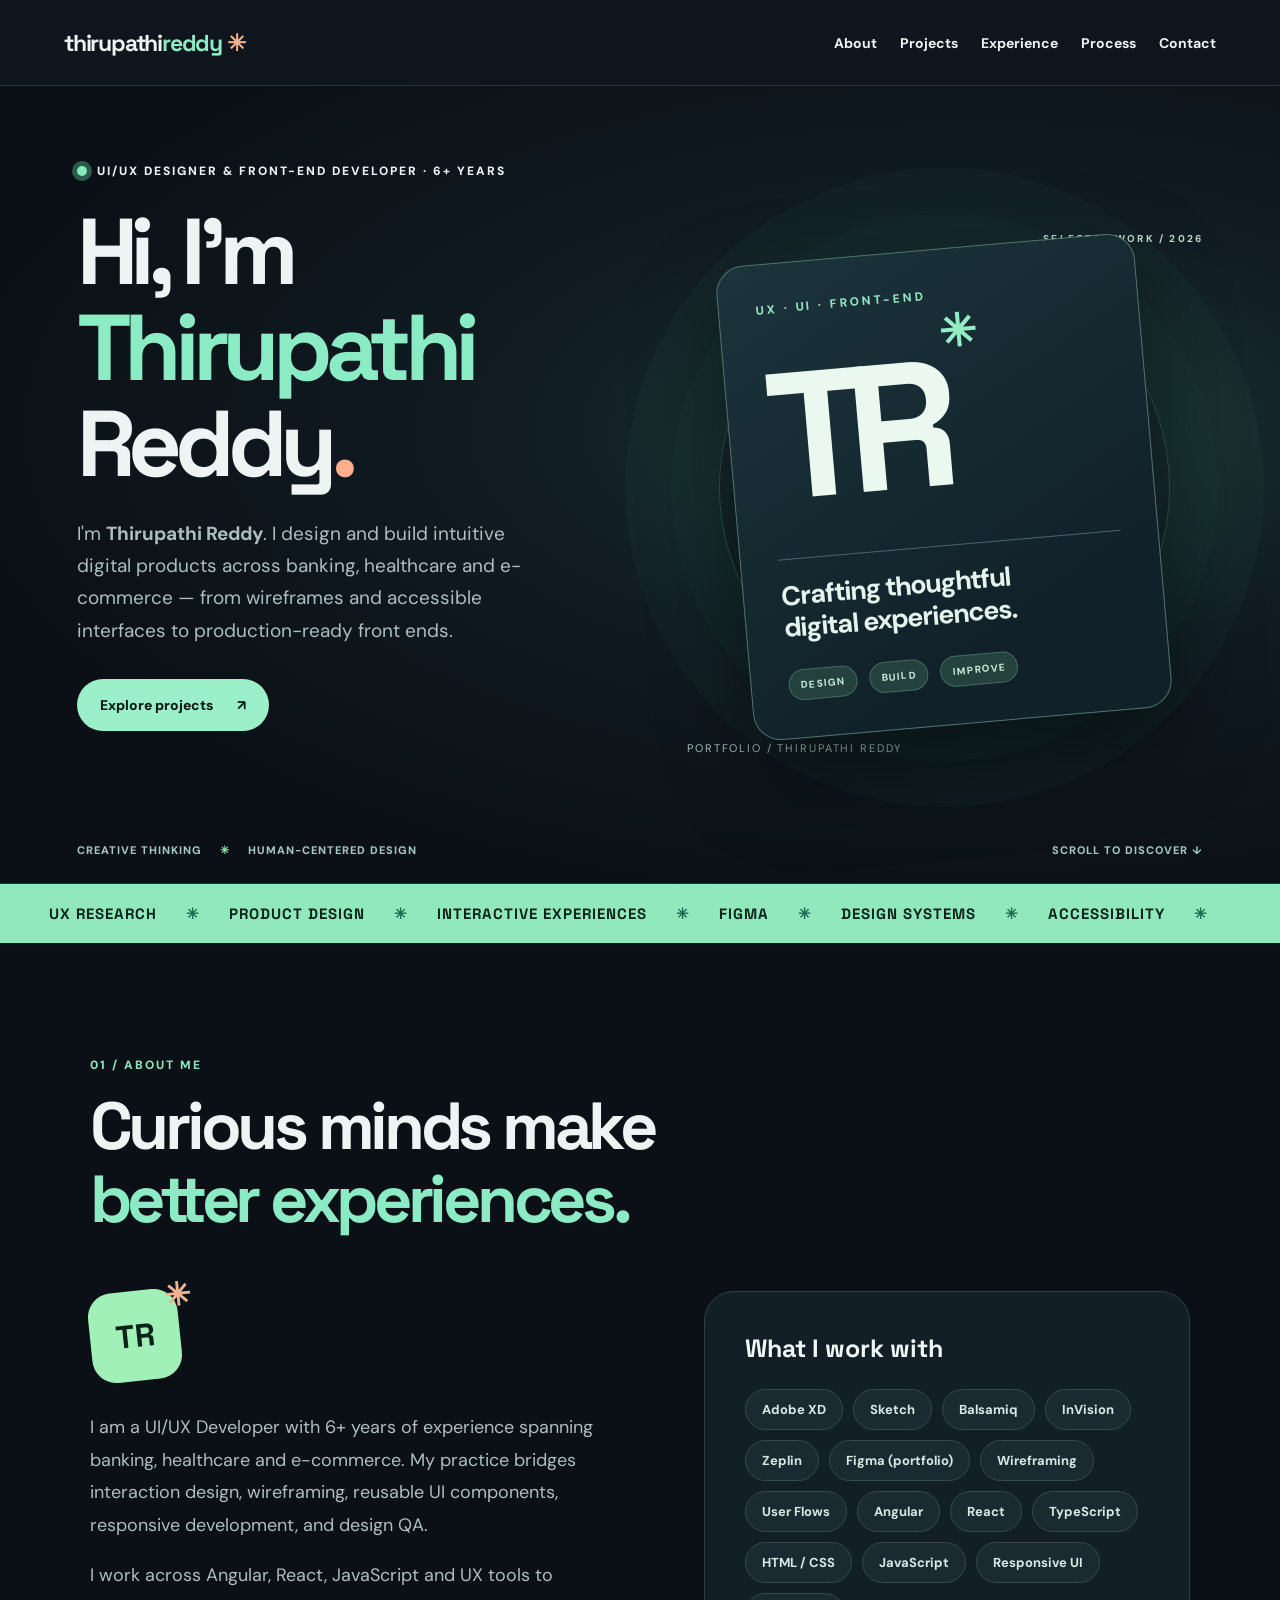
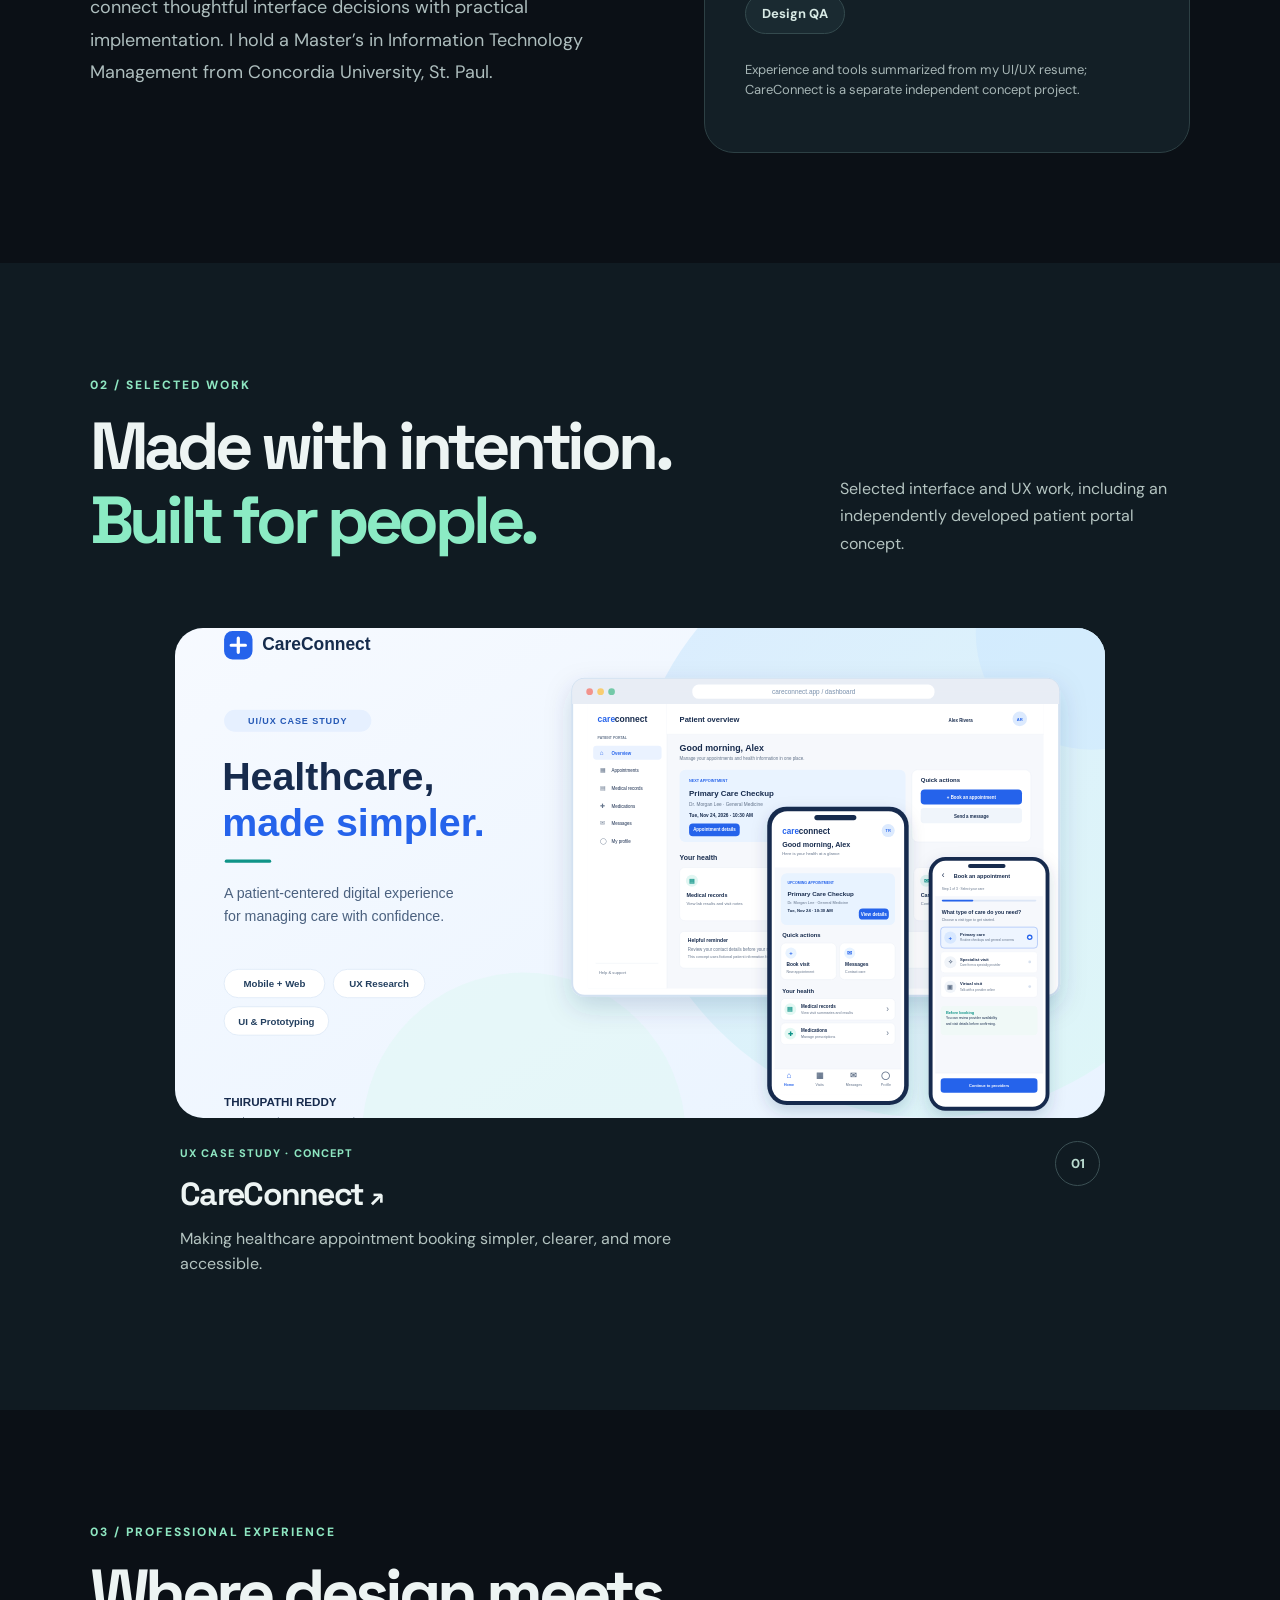
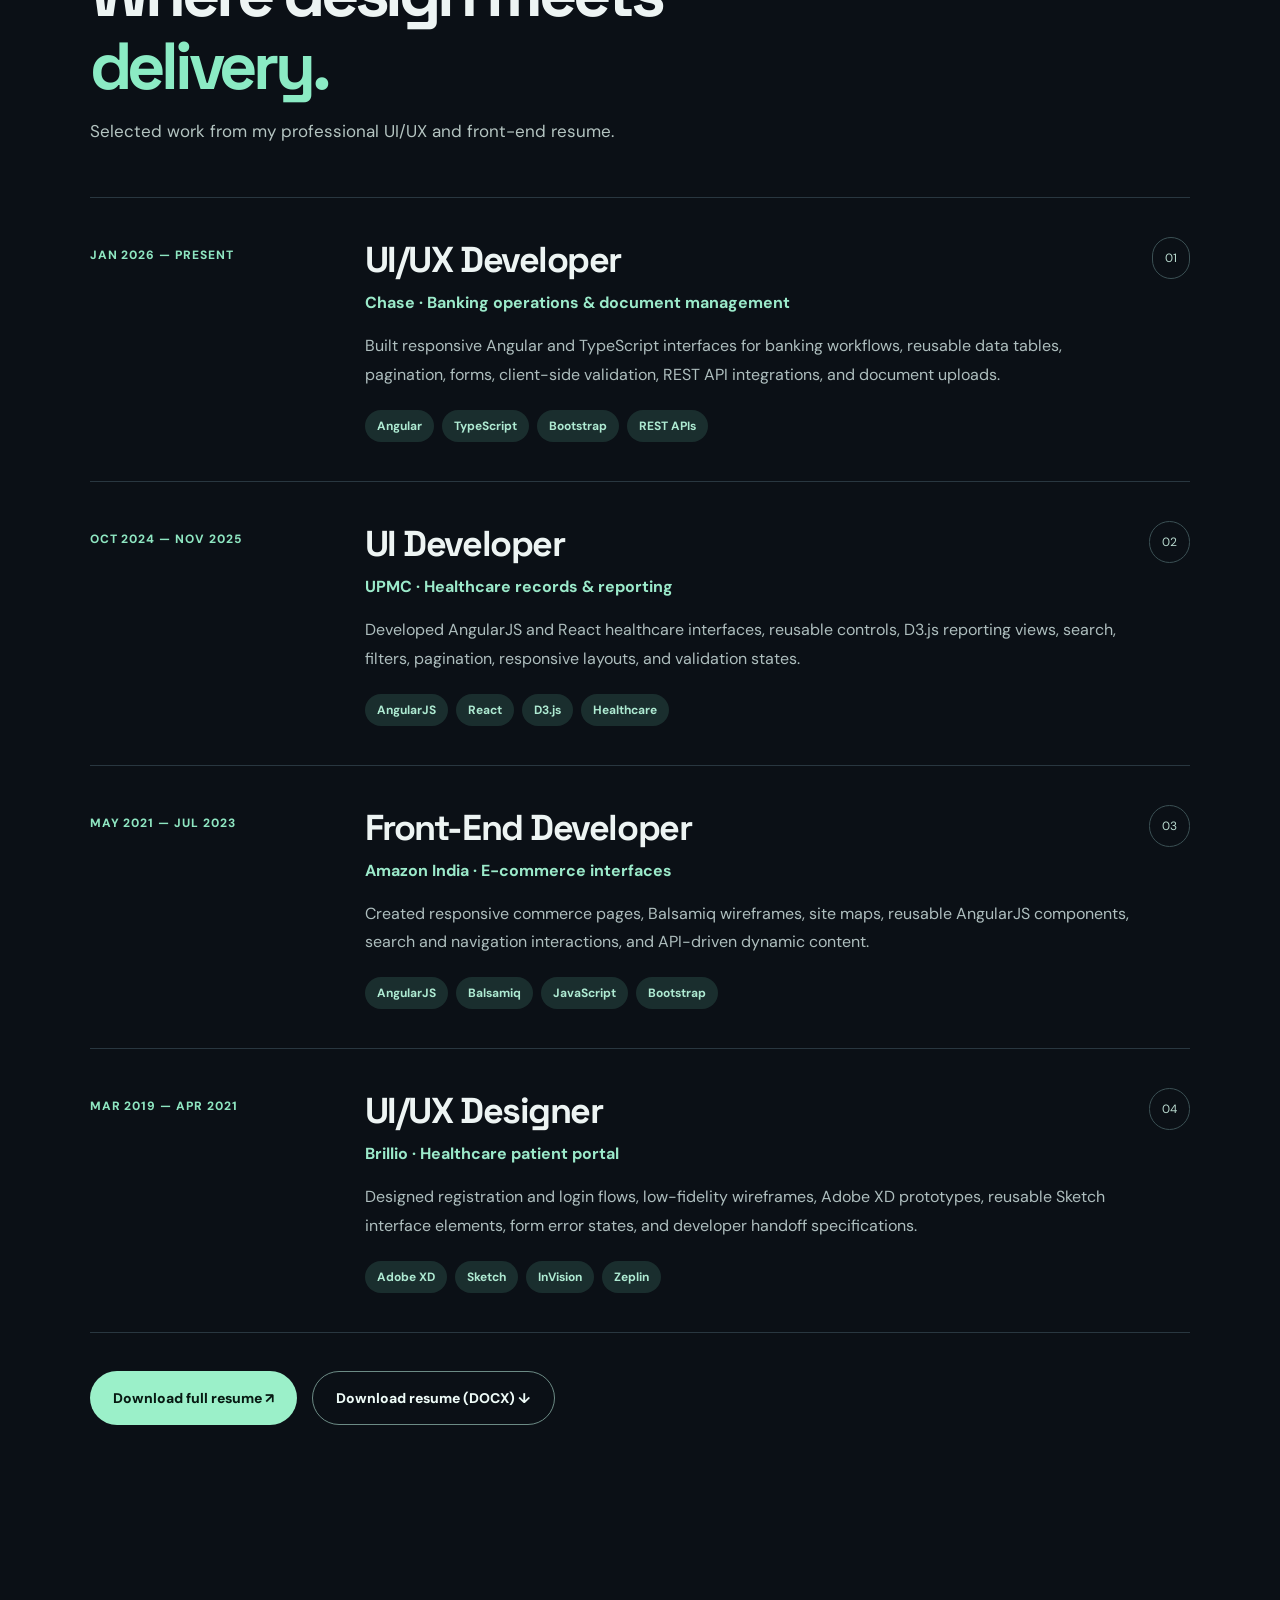
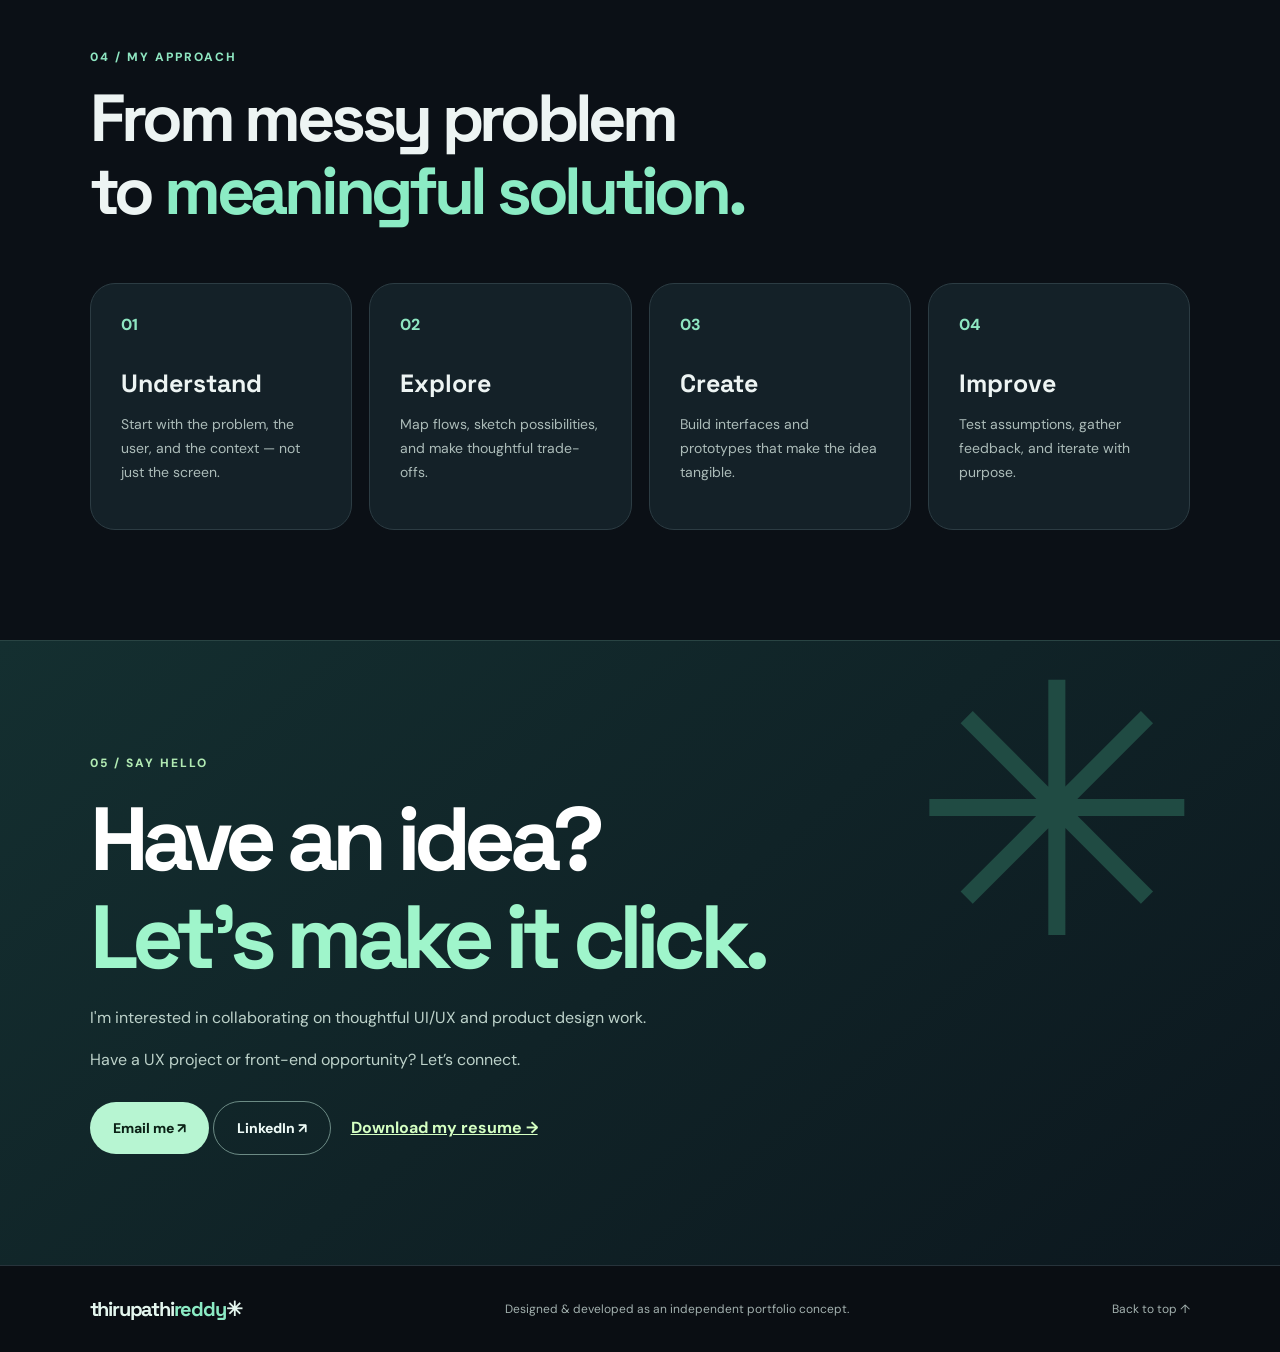
==== commit d5689549: "Update index.html" ====
--- a/index.html
+++ b/index.html
@@ -1,15 +1,15 @@
 <!DOCTYPE html>
 <html lang="en"><head><meta charset="utf-8"/><meta content="width=device-width, initial-scale=1" name="viewport"/><meta content="#0b1016" name="theme-color"/><meta content="Thirupathi Reddy — UI/UX Developer with 6+ years of experience across banking, healthcare and e-commerce. Explore experience and CareConnect case study." name="description"/><title>Thirupathi Reddy — UI/UX Designer</title><link href="styles.css" rel="stylesheet"/></head><body>
 <a class="skip" href="#main">Skip to content</a>
-<header class="site-header"><a aria-label="Thirupathi Reddy home" class="wordmark" href="#home">thirupathi<span>reddy</span><span class="wordmark-star">✳</span></a><button aria-controls="primary-nav" aria-expanded="false" aria-label="Toggle navigation" class="menu-button">☰</button><nav aria-label="Main navigation" id="primary-nav"><a href="#about">About</a><a href="#projects">Projects</a><a href="#experience">Experience</a><a href="#process">Process</a><a download="" href="assets/Thirupathi_Reddy_UIUX_Resume.docx">Resume</a><a href="#contact">Contact</a></nav><a class="header-cta" download="" href="assets/Thirupathi_Reddy_UIUX_Resume.docx">Download resume <span aria-hidden="true">↗</span></a></header>
-<main id="main"><section class="hero" id="home"><div class="hero-inner"><div class="hero-copy"><p class="eyebrow"><span class="eyebrow-dot"></span> UI/UX DESIGNER &amp; FRONT-END DEVELOPER · 6+ YEARS</p><h1>Hi, I’m<br/><em>Thirupathi</em><br/>Reddy<span class="punct">.</span></h1><p class="hero-lead">I'm <strong>Thirupathi Reddy</strong>. I design and build intuitive digital products across banking, healthcare and e-commerce — from wireframes and accessible interfaces to production-ready front ends.</p><div class="hero-actions"><a class="btn btn-dark" href="#projects">Explore projects <span aria-hidden="true">↗</span></a><a class="btn btn-outline" download="" href="assets/Thirupathi_Reddy_UIUX_Resume.docx">Download resume <span aria-hidden="true">↗</span></a></div></div><div aria-label="Design-focused portfolio visual" class="portfolio-hero-art"><div class="hero-art-orbit"></div><div class="hero-art-label">SELECTED WORK / 2026</div><div class="hero-art-card"><span class="hero-art-overline">UX · UI · FRONT-END</span><div class="hero-art-letters">TR<span>✳</span></div><div class="hero-art-divider"></div><p>Crafting thoughtful<br/>digital experiences.</p><div class="hero-art-bottom"><span>DESIGN</span><span>BUILD</span><span>IMPROVE</span></div></div><div class="hero-art-side">PORTFOLIO / THIRUPATHI REDDY</div></div></div><div class="hero-bottom"><span>CREATIVE THINKING <b>✳</b> HUMAN-CENTERED DESIGN</span><a href="#projects">SCROLL TO DISCOVER ↓</a></div></section>
+<header class="site-header"><a aria-label="Thirupathi Reddy home" class="wordmark" href="#home">thirupathi<span>reddy</span><span class="wordmark-star">✳</span></a><button aria-controls="primary-nav" aria-expanded="false" aria-label="Toggle navigation" class="menu-button">☰</button><nav aria-label="Main navigation" id="primary-nav"><a href="#about">About</a><a href="#projects">Projects</a><a href="#experience">Experience</a><a href="#process">Process</a><a href="#contact">Contact</a></nav></header>
+<main id="main"><section class="hero" id="home"><div class="hero-inner"><div class="hero-copy"><p class="eyebrow"><span class="eyebrow-dot"></span> UI/UX DESIGNER &amp; FRONT-END DEVELOPER · 6+ YEARS</p><h1>Hi, I’m<br/><em>Thirupathi</em><br/>Reddy<span class="punct">.</span></h1><p class="hero-lead">I'm <strong>Thirupathi Reddy</strong>. I design and build intuitive digital products across banking, healthcare and e-commerce — from wireframes and accessible interfaces to production-ready front ends.</p><div class="hero-actions"><a class="btn btn-dark" href="#projects">Explore projects <span aria-hidden="true">↗</span></a></div></div><div aria-label="Design-focused portfolio visual" class="portfolio-hero-art"><div class="hero-art-orbit"></div><div class="hero-art-label">SELECTED WORK / 2026</div><div class="hero-art-card"><span class="hero-art-overline">UX · UI · FRONT-END</span><div class="hero-art-letters">TR<span>✳</span></div><div class="hero-art-divider"></div><p>Crafting thoughtful<br/>digital experiences.</p><div class="hero-art-bottom"><span>DESIGN</span><span>BUILD</span><span>IMPROVE</span></div></div><div class="hero-art-side">PORTFOLIO / THIRUPATHI REDDY</div></div></div><div class="hero-bottom"><span>CREATIVE THINKING <b>✳</b> HUMAN-CENTERED DESIGN</span><a href="#projects">SCROLL TO DISCOVER ↓</a></div></section>
 <section aria-label="Design specialties" class="marquee"><div>UX RESEARCH <span>✳</span> PRODUCT DESIGN <span>✳</span> INTERACTIVE EXPERIENCES <span>✳</span> FIGMA <span>✳</span> DESIGN SYSTEMS <span>✳</span> ACCESSIBILITY <span>✳</span></div></section>
-<section class="section about-section" id="about"><div class="section-heading"><span class="section-index">01 / ABOUT ME</span><h2>Curious minds make<br/><em>better experiences.</em></h2></div><div class="about-grid"><div class="about-intro"><div class="about-badge">TR<span>✳</span></div><p>I am a UI/UX Developer with 6+ years of experience spanning banking, healthcare and e-commerce. My practice bridges interaction design, wireframing, reusable UI components, responsive development, and design QA.</p><p>I work across Angular, React, JavaScript and UX tools to connect thoughtful interface decisions with practical implementation. I hold a Master’s in Information Technology Management from Concordia University, St. Paul.</p><a class="btn btn-dark" download="" href="assets/Thirupathi_Reddy_UIUX_Resume.docx">Download my resume ↗</a></div><div class="skills-panel"><h3>What I work with</h3><div class="tags"><span>Adobe XD</span><span>Sketch</span><span>Balsamiq</span><span>InVision</span><span>Zeplin</span><span>Figma (portfolio)</span><span>Wireframing</span><span>User Flows</span><span>Angular</span><span>React</span><span>TypeScript</span><span>HTML / CSS</span><span>JavaScript</span><span>Responsive UI</span><span>Design QA</span></div><p class="small-note">Experience and tools summarized from my UI/UX resume; CareConnect is a separate independent concept project.</p></div></div></section>
+<section class="section about-section" id="about"><div class="section-heading"><span class="section-index">01 / ABOUT ME</span><h2>Curious minds make<br/><em>better experiences.</em></h2></div><div class="about-grid"><div class="about-intro"><div class="about-badge">TR<span>✳</span></div><p>I am a UI/UX Developer with 6+ years of experience spanning banking, healthcare and e-commerce. My practice bridges interaction design, wireframing, reusable UI components, responsive development, and design QA.</p><p>I work across Angular, React, JavaScript and UX tools to connect thoughtful interface decisions with practical implementation. I hold a Master’s in Information Technology Management from Concordia University, St. Paul.</p></div><div class="skills-panel"><h3>What I work with</h3><div class="tags"><span>Adobe XD</span><span>Sketch</span><span>Balsamiq</span><span>InVision</span><span>Zeplin</span><span>Figma (portfolio)</span><span>Wireframing</span><span>User Flows</span><span>Angular</span><span>React</span><span>TypeScript</span><span>HTML / CSS</span><span>JavaScript</span><span>Responsive UI</span><span>Design QA</span></div><p class="small-note">Experience and tools summarized from my UI/UX resume; CareConnect is a separate independent concept project.</p></div></div></section>
 <section class="section projects-section" id="projects"><div class="section-heading split-heading"><div><span class="section-index">02 / SELECTED WORK</span><h2>Made with intention.<br/><em>Built for people.</em></h2></div><p>Selected interface and UX work, including an independently developed patient portal concept.</p></div><div class="projects-grid"><a class="project-card featured-project" href="careconnect.html"><div class="project-cover"><img alt="CareConnect patient portal desktop and mobile designs" loading="lazy" src="assets/careconnect-cover.svg"/></div><div class="project-meta"><div><span class="project-type">UX CASE STUDY · CONCEPT</span><h3>CareConnect <span aria-hidden="true">↗</span></h3><p>Making healthcare appointment booking simpler, clearer, and more accessible.</p></div><span class="project-number">01</span></div></a></div></section>
 <section class="section experience-section" id="experience"><div class="section-heading"><span class="section-index">03 / PROFESSIONAL EXPERIENCE</span><h2>Where design meets<br/><em>delivery.</em></h2><p class="section-subtitle">Selected work from my professional UI/UX and front-end resume.</p></div><div class="timeline">
 <article class="experience-item"><div class="job-date">JAN 2026 — PRESENT</div><div class="job-body"><div class="job-top"><div><h3>UI/UX Developer</h3><p class="job-company">Chase · Banking operations &amp; document management</p></div><span class="job-index">01</span></div><p>Built responsive Angular and TypeScript interfaces for banking workflows, reusable data tables, pagination, forms, client-side validation, REST API integrations, and document uploads.</p><div class="job-pills"><span>Angular</span><span>TypeScript</span><span>Bootstrap</span><span>REST APIs</span></div></div></article>
 <article class="experience-item"><div class="job-date">OCT 2024 — NOV 2025</div><div class="job-body"><div class="job-top"><div><h3>UI Developer</h3><p class="job-company">UPMC · Healthcare records &amp; reporting</p></div><span class="job-index">02</span></div><p>Developed AngularJS and React healthcare interfaces, reusable controls, D3.js reporting views, search, filters, pagination, responsive layouts, and validation states.</p><div class="job-pills"><span>AngularJS</span><span>React</span><span>D3.js</span><span>Healthcare</span></div></div></article>
 <article class="experience-item"><div class="job-date">MAY 2021 — JUL 2023</div><div class="job-body"><div class="job-top"><div><h3>Front-End Developer</h3><p class="job-company">Amazon India · E-commerce interfaces</p></div><span class="job-index">03</span></div><p>Created responsive commerce pages, Balsamiq wireframes, site maps, reusable AngularJS components, search and navigation interactions, and API-driven dynamic content.</p><div class="job-pills"><span>AngularJS</span><span>Balsamiq</span><span>JavaScript</span><span>Bootstrap</span></div></div></article>
 <article class="experience-item"><div class="job-date">MAR 2019 — APR 2021</div><div class="job-body"><div class="job-top"><div><h3>UI/UX Designer</h3><p class="job-company">Brillio · Healthcare patient portal</p></div><span class="job-index">04</span></div><p>Designed registration and login flows, low-fidelity wireframes, Adobe XD prototypes, reusable Sketch interface elements, form error states, and developer handoff specifications.</p><div class="job-pills"><span>Adobe XD</span><span>Sketch</span><span>InVision</span><span>Zeplin</span></div></div></article>
-</div><div class="experience-footer"><a class="btn btn-dark" download="" href="assets/Thirupathi_Reddy_UIUX_Resume.docx">Download full resume ↗</a><a class="btn btn-outline" download="" href="assets/Thirupathi_Reddy_UIUX_Resume.docx">Download resume (DOCX) ↓</a></div></section><section class="section process-section" id="process"><div class="section-heading"><span class="section-index">04 / MY APPROACH</span><h2>From messy problem<br/>to <em>meaningful solution.</em></h2></div><div class="process-grid"><article><span>01</span><h3>Understand</h3><p>Start with the problem, the user, and the context — not just the screen.</p></article><article><span>02</span><h3>Explore</h3><p>Map flows, sketch possibilities, and make thoughtful trade-offs.</p></article><article><span>03</span><h3>Create</h3><p>Build interfaces and prototypes that make the idea tangible.</p></article><article><span>04</span><h3>Improve</h3><p>Test assumptions, gather feedback, and iterate with purpose.</p></article></div></section>
-<section class="contact-section" id="contact"><div aria-hidden="true" class="contact-blob">✳</div><span class="section-index">05 / SAY HELLO</span><h2>Have an idea?<br/><em>Let's make it click.</em></h2><p>I'm interested in collaborating on thoughtful UI/UX and product design work.</p><p>Have a UX project or front-end opportunity? Let’s connect.</p><a class="btn btn-light" href="mailto:thirupathireddy.s003@gmail.com">Email me ↗</a> <a class="btn btn-outline" href="https://www.linkedin.com/in/s-thirupathi-reddy/" rel="noopener noreferrer" target="_blank">LinkedIn ↗</a><a class="contact-resume" download="" href="assets/Thirupathi_Reddy_UIUX_Resume.docx">Download my resume →</a></section></main><footer class="site-footer"><a class="wordmark" href="#home">thirupathi<span>reddy</span>✳</a><span>Designed &amp; developed as an independent portfolio concept.</span><a href="#home">Back to top ↑</a></footer><script defer="" src="main.js"></script></body></html>
+</div><div class="experience-footer"><a class="btn btn-dark" download="" href="assets/UIUX.docx">Download full resume ↗</a><a class="btn btn-outline" download="" href="assets/UIUX.docx">Download resume (DOCX) ↓</a></div></section><section class="section process-section" id="process"><div class="section-heading"><span class="section-index">04 / MY APPROACH</span><h2>From messy problem<br/>to <em>meaningful solution.</em></h2></div><div class="process-grid"><article><span>01</span><h3>Understand</h3><p>Start with the problem, the user, and the context — not just the screen.</p></article><article><span>02</span><h3>Explore</h3><p>Map flows, sketch possibilities, and make thoughtful trade-offs.</p></article><article><span>03</span><h3>Create</h3><p>Build interfaces and prototypes that make the idea tangible.</p></article><article><span>04</span><h3>Improve</h3><p>Test assumptions, gather feedback, and iterate with purpose.</p></article></div></section>
+<section class="contact-section" id="contact"><div aria-hidden="true" class="contact-blob">✳</div><span class="section-index">05 / SAY HELLO</span><h2>Have an idea?<br/><em>Let's make it click.</em></h2><p>I'm interested in collaborating on thoughtful UI/UX and product design work.</p><p>Have a UX project or front-end opportunity? Let’s connect.</p><a class="btn btn-light" href="mailto:thirupathireddy.s003@gmail.com">Email me ↗</a> <a class="btn btn-outline" href="https://www.linkedin.com/in/s-thirupathi-reddy/" rel="noopener noreferrer" target="_blank">LinkedIn ↗</a><a class="contact-resume" download="" href="assets/UIUX.docx">Download my resume →</a></section></main><footer class="site-footer"><a class="wordmark" href="#home">thirupathi<span>reddy</span>✳</a><span>Designed &amp; developed as an independent portfolio concept.</span><a href="#home">Back to top ↑</a></footer><script defer="" src="main.js"></script></body></html>
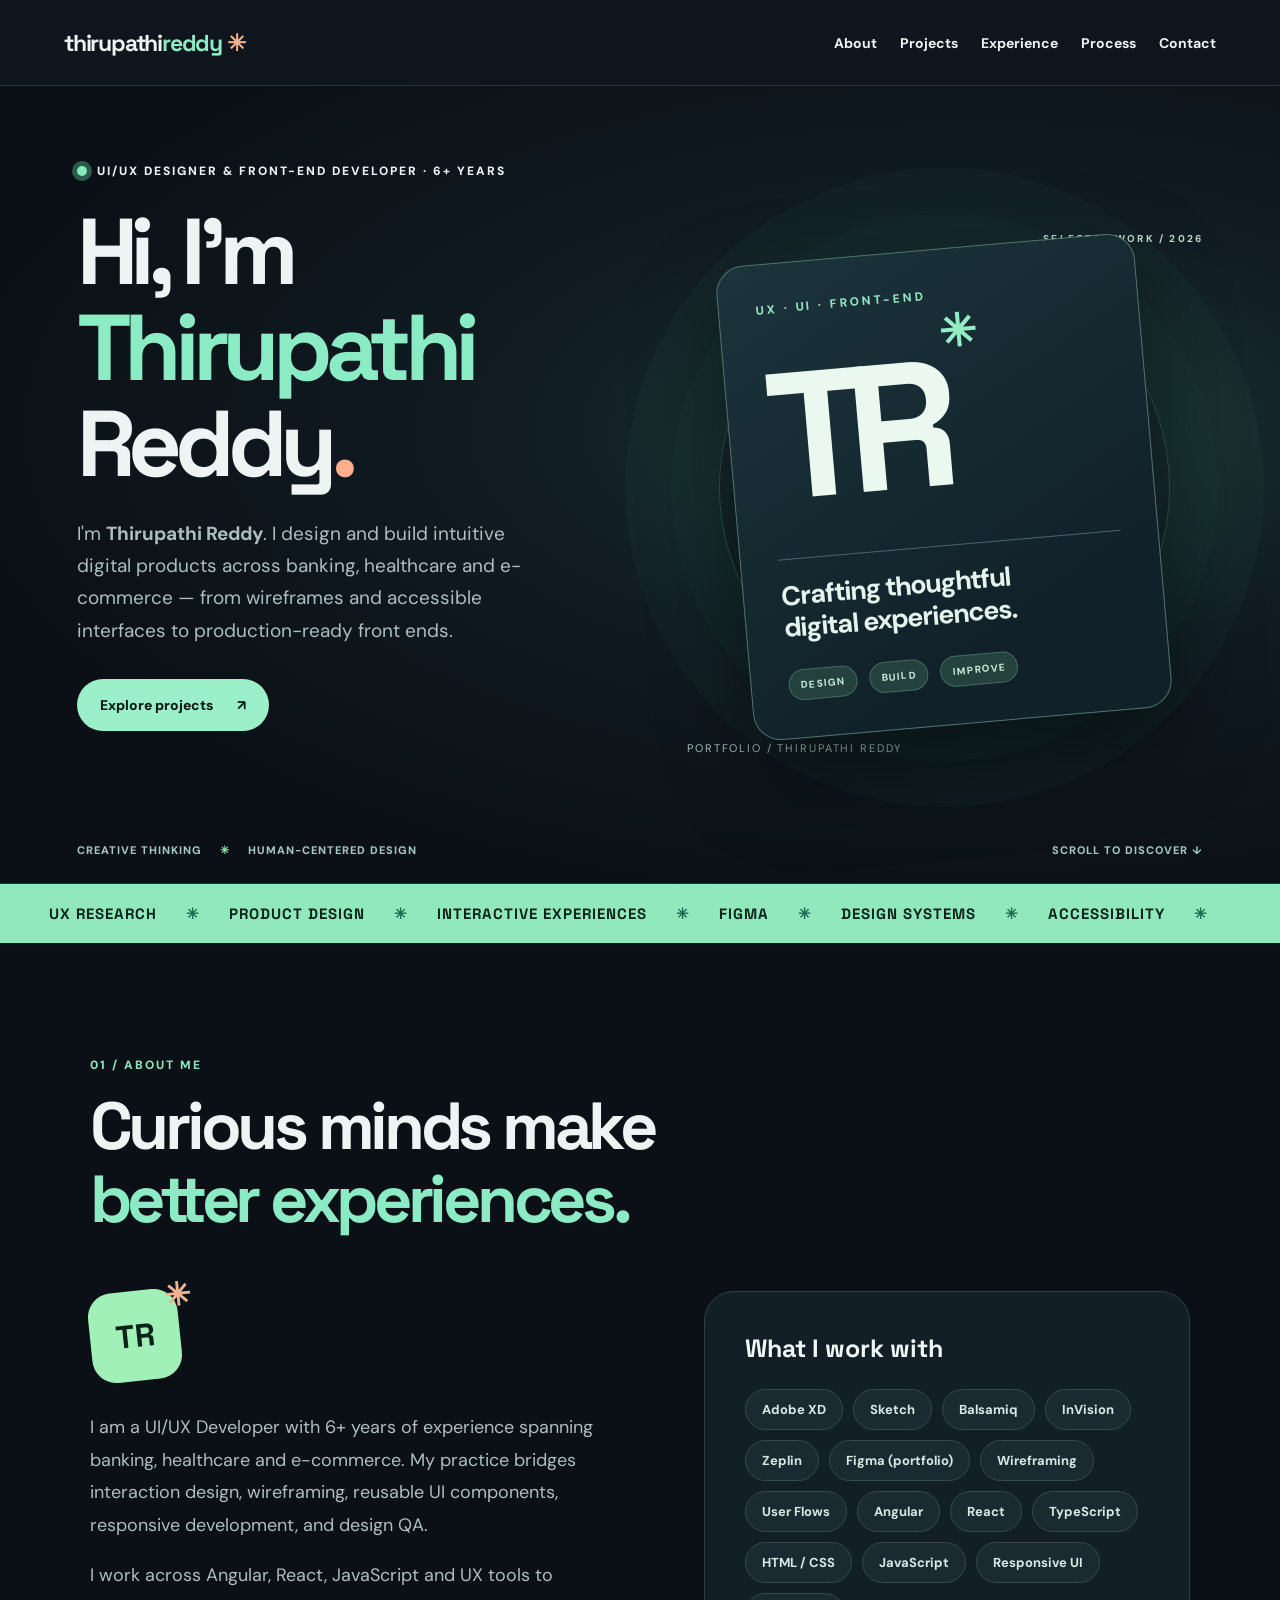
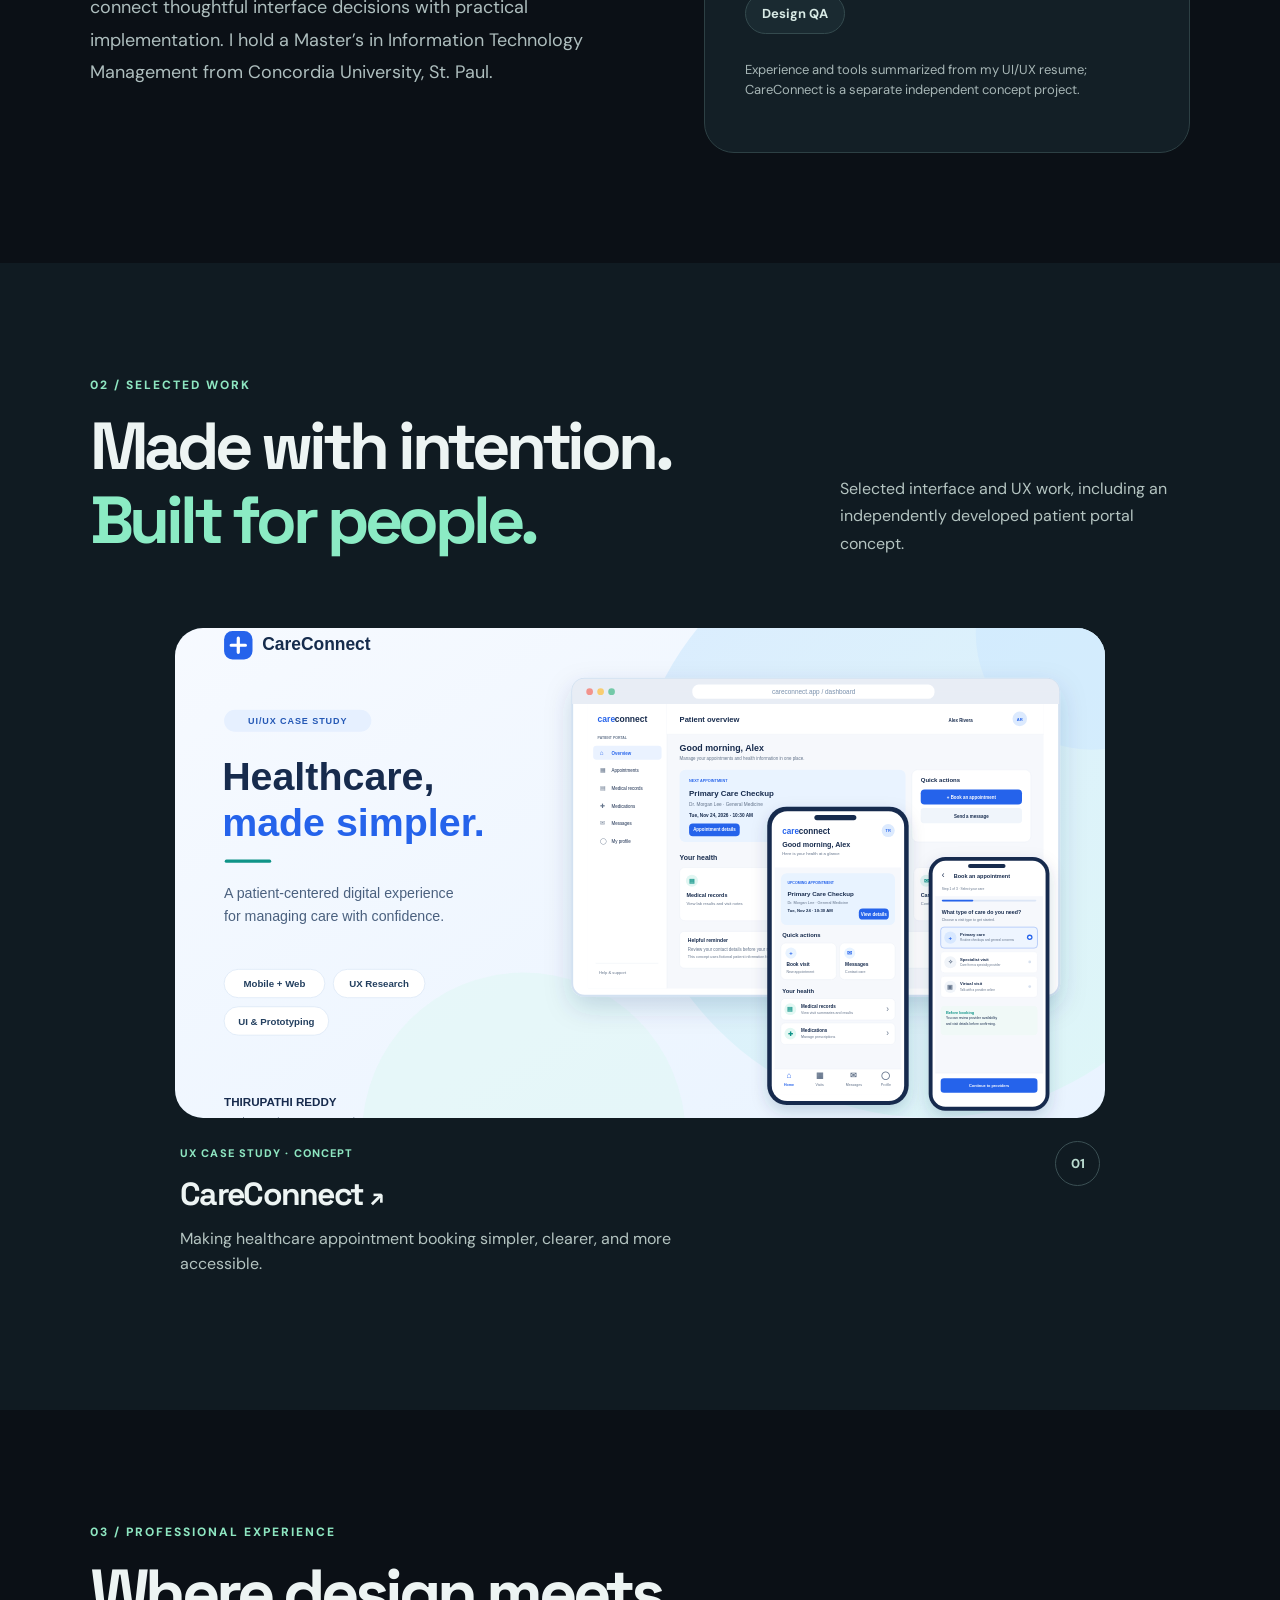
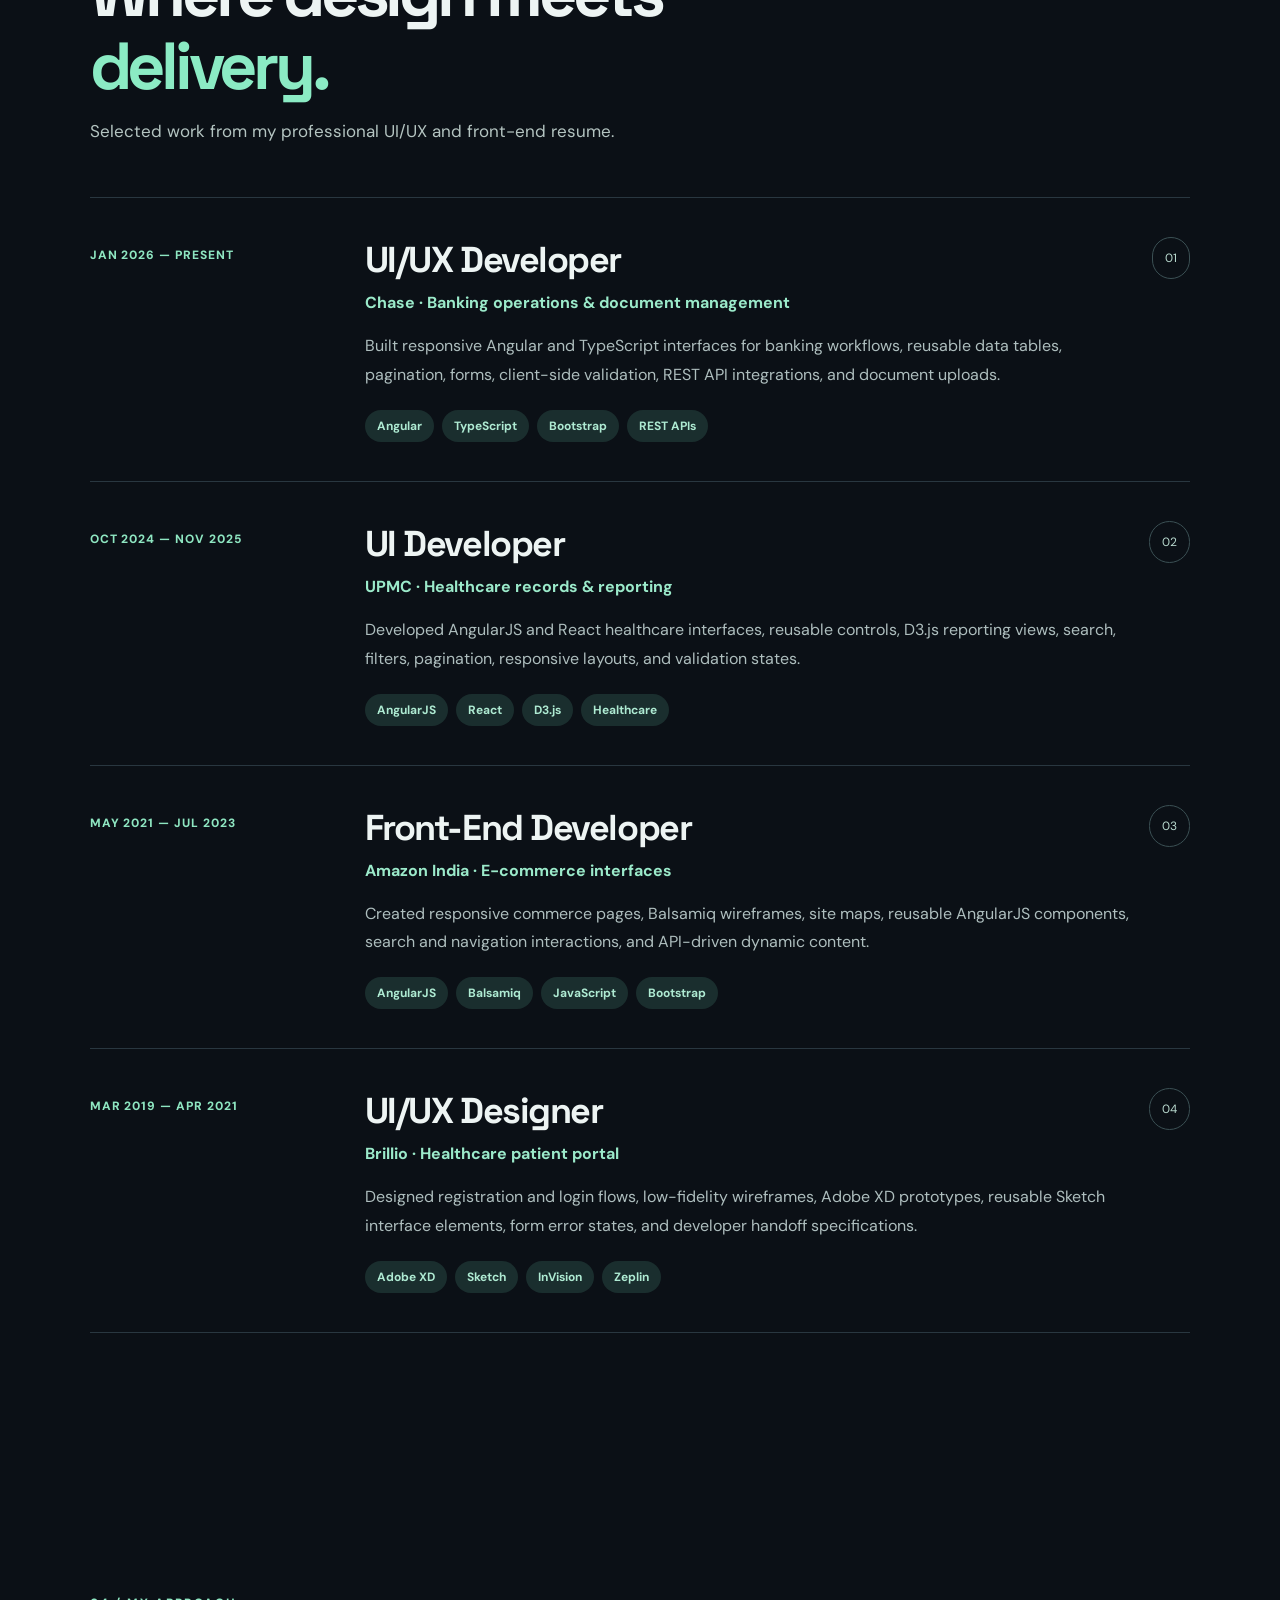
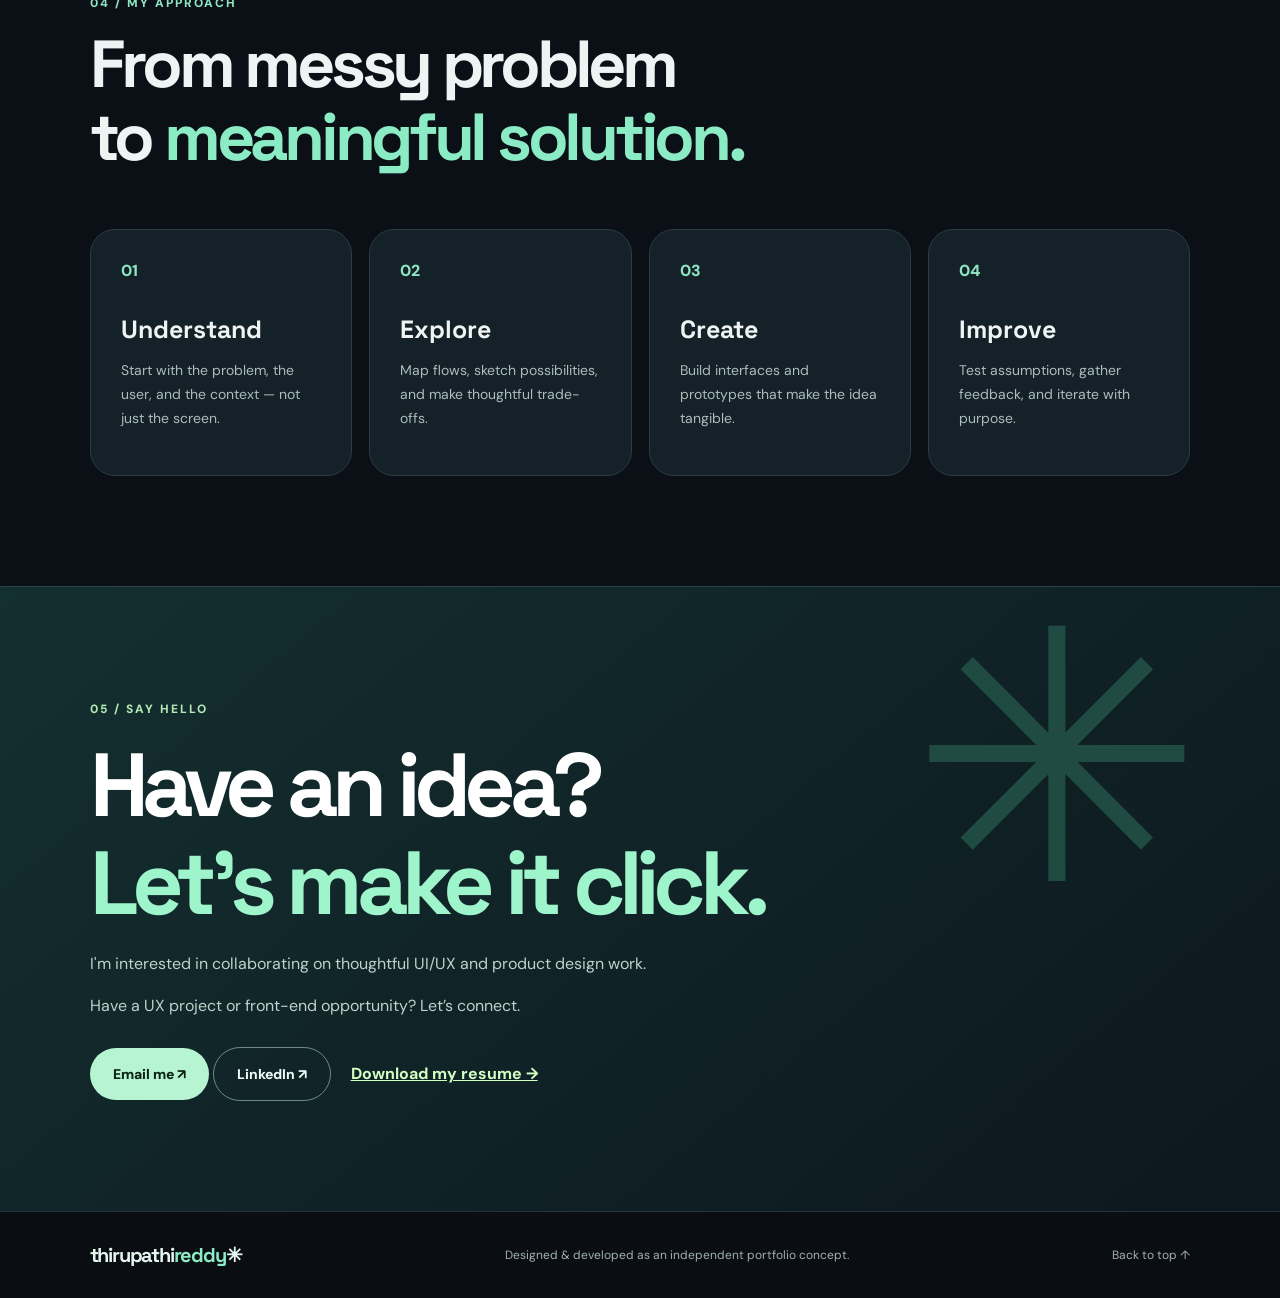
==== commit e3583120: "Update index.html" ====
--- a/index.html
+++ b/index.html
@@ -11,5 +11,5 @@
 <article class="experience-item"><div class="job-date">OCT 2024 — NOV 2025</div><div class="job-body"><div class="job-top"><div><h3>UI Developer</h3><p class="job-company">UPMC · Healthcare records &amp; reporting</p></div><span class="job-index">02</span></div><p>Developed AngularJS and React healthcare interfaces, reusable controls, D3.js reporting views, search, filters, pagination, responsive layouts, and validation states.</p><div class="job-pills"><span>AngularJS</span><span>React</span><span>D3.js</span><span>Healthcare</span></div></div></article>
 <article class="experience-item"><div class="job-date">MAY 2021 — JUL 2023</div><div class="job-body"><div class="job-top"><div><h3>Front-End Developer</h3><p class="job-company">Amazon India · E-commerce interfaces</p></div><span class="job-index">03</span></div><p>Created responsive commerce pages, Balsamiq wireframes, site maps, reusable AngularJS components, search and navigation interactions, and API-driven dynamic content.</p><div class="job-pills"><span>AngularJS</span><span>Balsamiq</span><span>JavaScript</span><span>Bootstrap</span></div></div></article>
 <article class="experience-item"><div class="job-date">MAR 2019 — APR 2021</div><div class="job-body"><div class="job-top"><div><h3>UI/UX Designer</h3><p class="job-company">Brillio · Healthcare patient portal</p></div><span class="job-index">04</span></div><p>Designed registration and login flows, low-fidelity wireframes, Adobe XD prototypes, reusable Sketch interface elements, form error states, and developer handoff specifications.</p><div class="job-pills"><span>Adobe XD</span><span>Sketch</span><span>InVision</span><span>Zeplin</span></div></div></article>
-</div><div class="experience-footer"><a class="btn btn-dark" download="" href="assets/UIUX.docx">Download full resume ↗</a><a class="btn btn-outline" download="" href="assets/UIUX.docx">Download resume (DOCX) ↓</a></div></section><section class="section process-section" id="process"><div class="section-heading"><span class="section-index">04 / MY APPROACH</span><h2>From messy problem<br/>to <em>meaningful solution.</em></h2></div><div class="process-grid"><article><span>01</span><h3>Understand</h3><p>Start with the problem, the user, and the context — not just the screen.</p></article><article><span>02</span><h3>Explore</h3><p>Map flows, sketch possibilities, and make thoughtful trade-offs.</p></article><article><span>03</span><h3>Create</h3><p>Build interfaces and prototypes that make the idea tangible.</p></article><article><span>04</span><h3>Improve</h3><p>Test assumptions, gather feedback, and iterate with purpose.</p></article></div></section>
+</div><div class="experience-footer"></div></section><section class="section process-section" id="process"><div class="section-heading"><span class="section-index">04 / MY APPROACH</span><h2>From messy problem<br/>to <em>meaningful solution.</em></h2></div><div class="process-grid"><article><span>01</span><h3>Understand</h3><p>Start with the problem, the user, and the context — not just the screen.</p></article><article><span>02</span><h3>Explore</h3><p>Map flows, sketch possibilities, and make thoughtful trade-offs.</p></article><article><span>03</span><h3>Create</h3><p>Build interfaces and prototypes that make the idea tangible.</p></article><article><span>04</span><h3>Improve</h3><p>Test assumptions, gather feedback, and iterate with purpose.</p></article></div></section>
 <section class="contact-section" id="contact"><div aria-hidden="true" class="contact-blob">✳</div><span class="section-index">05 / SAY HELLO</span><h2>Have an idea?<br/><em>Let's make it click.</em></h2><p>I'm interested in collaborating on thoughtful UI/UX and product design work.</p><p>Have a UX project or front-end opportunity? Let’s connect.</p><a class="btn btn-light" href="mailto:thirupathireddy.s003@gmail.com">Email me ↗</a> <a class="btn btn-outline" href="https://www.linkedin.com/in/s-thirupathi-reddy/" rel="noopener noreferrer" target="_blank">LinkedIn ↗</a><a class="contact-resume" download="" href="assets/UIUX.docx">Download my resume →</a></section></main><footer class="site-footer"><a class="wordmark" href="#home">thirupathi<span>reddy</span>✳</a><span>Designed &amp; developed as an independent portfolio concept.</span><a href="#home">Back to top ↑</a></footer><script defer="" src="main.js"></script></body></html>
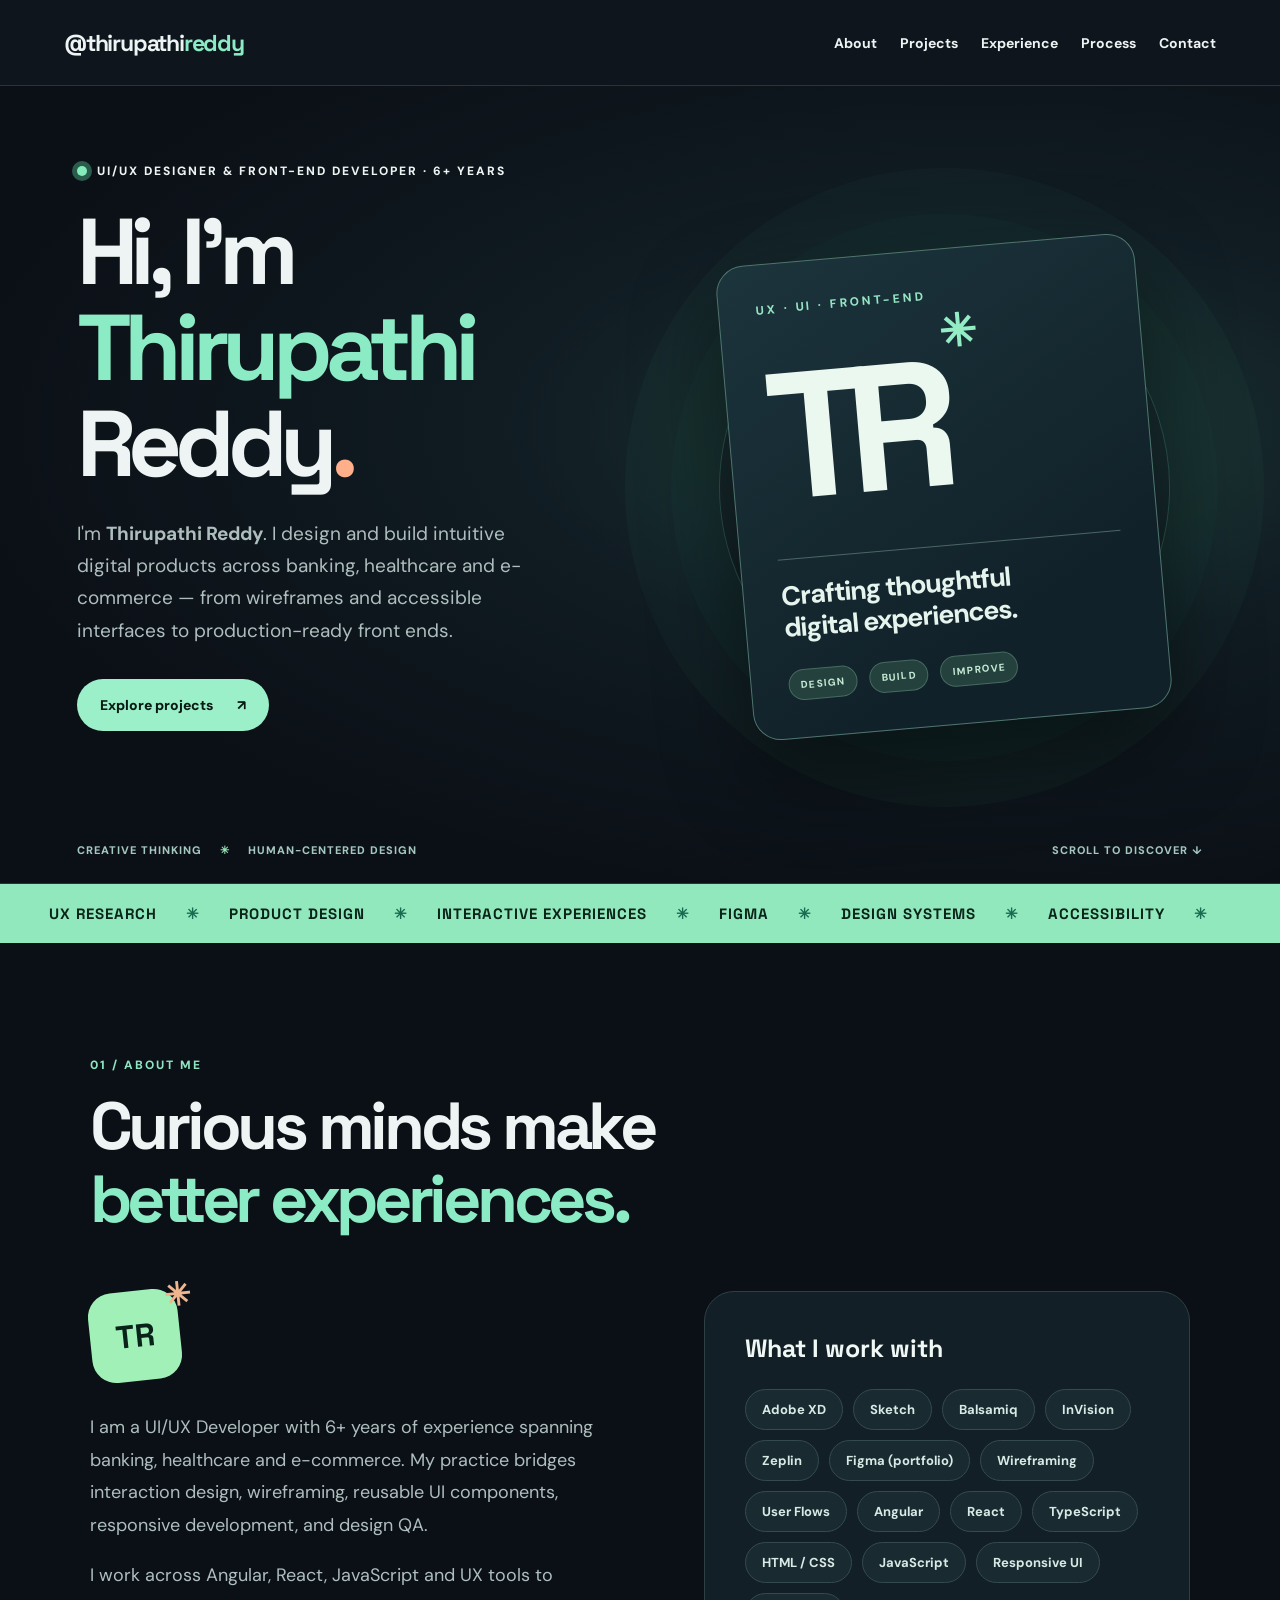
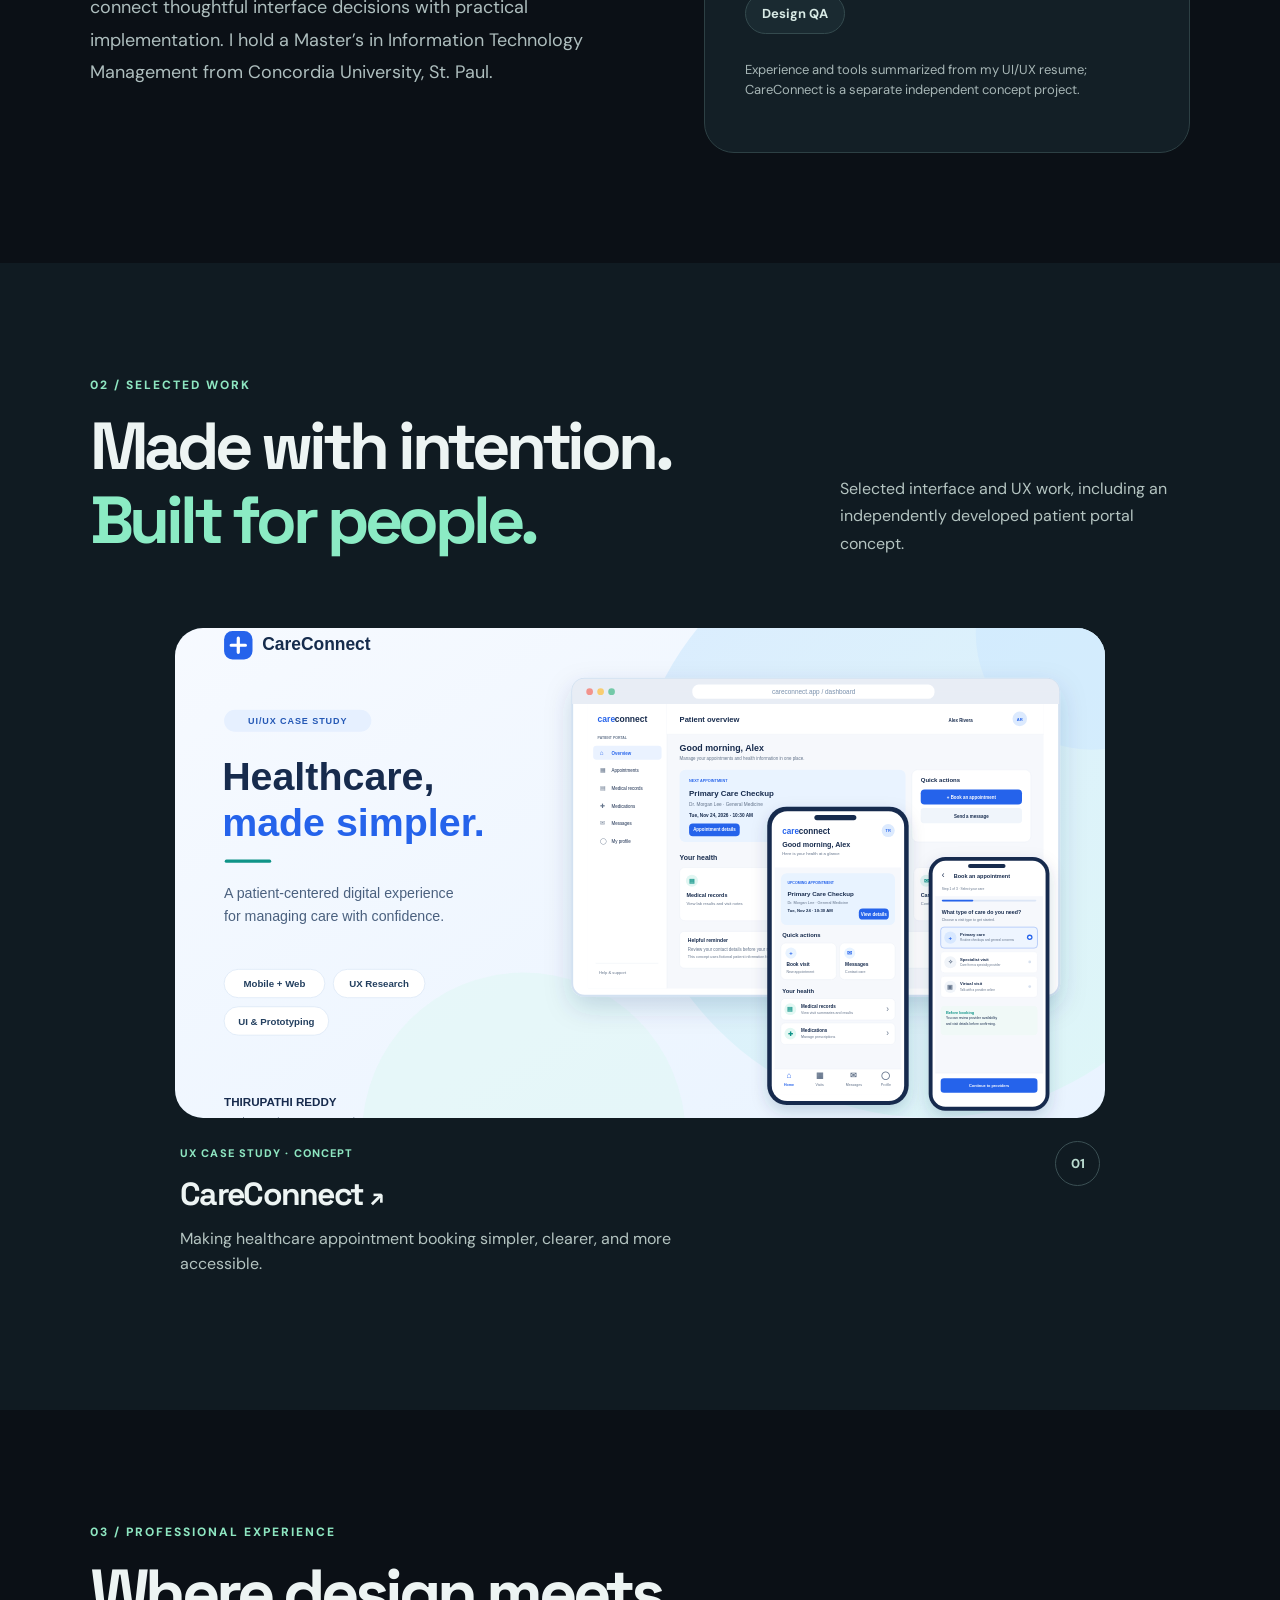
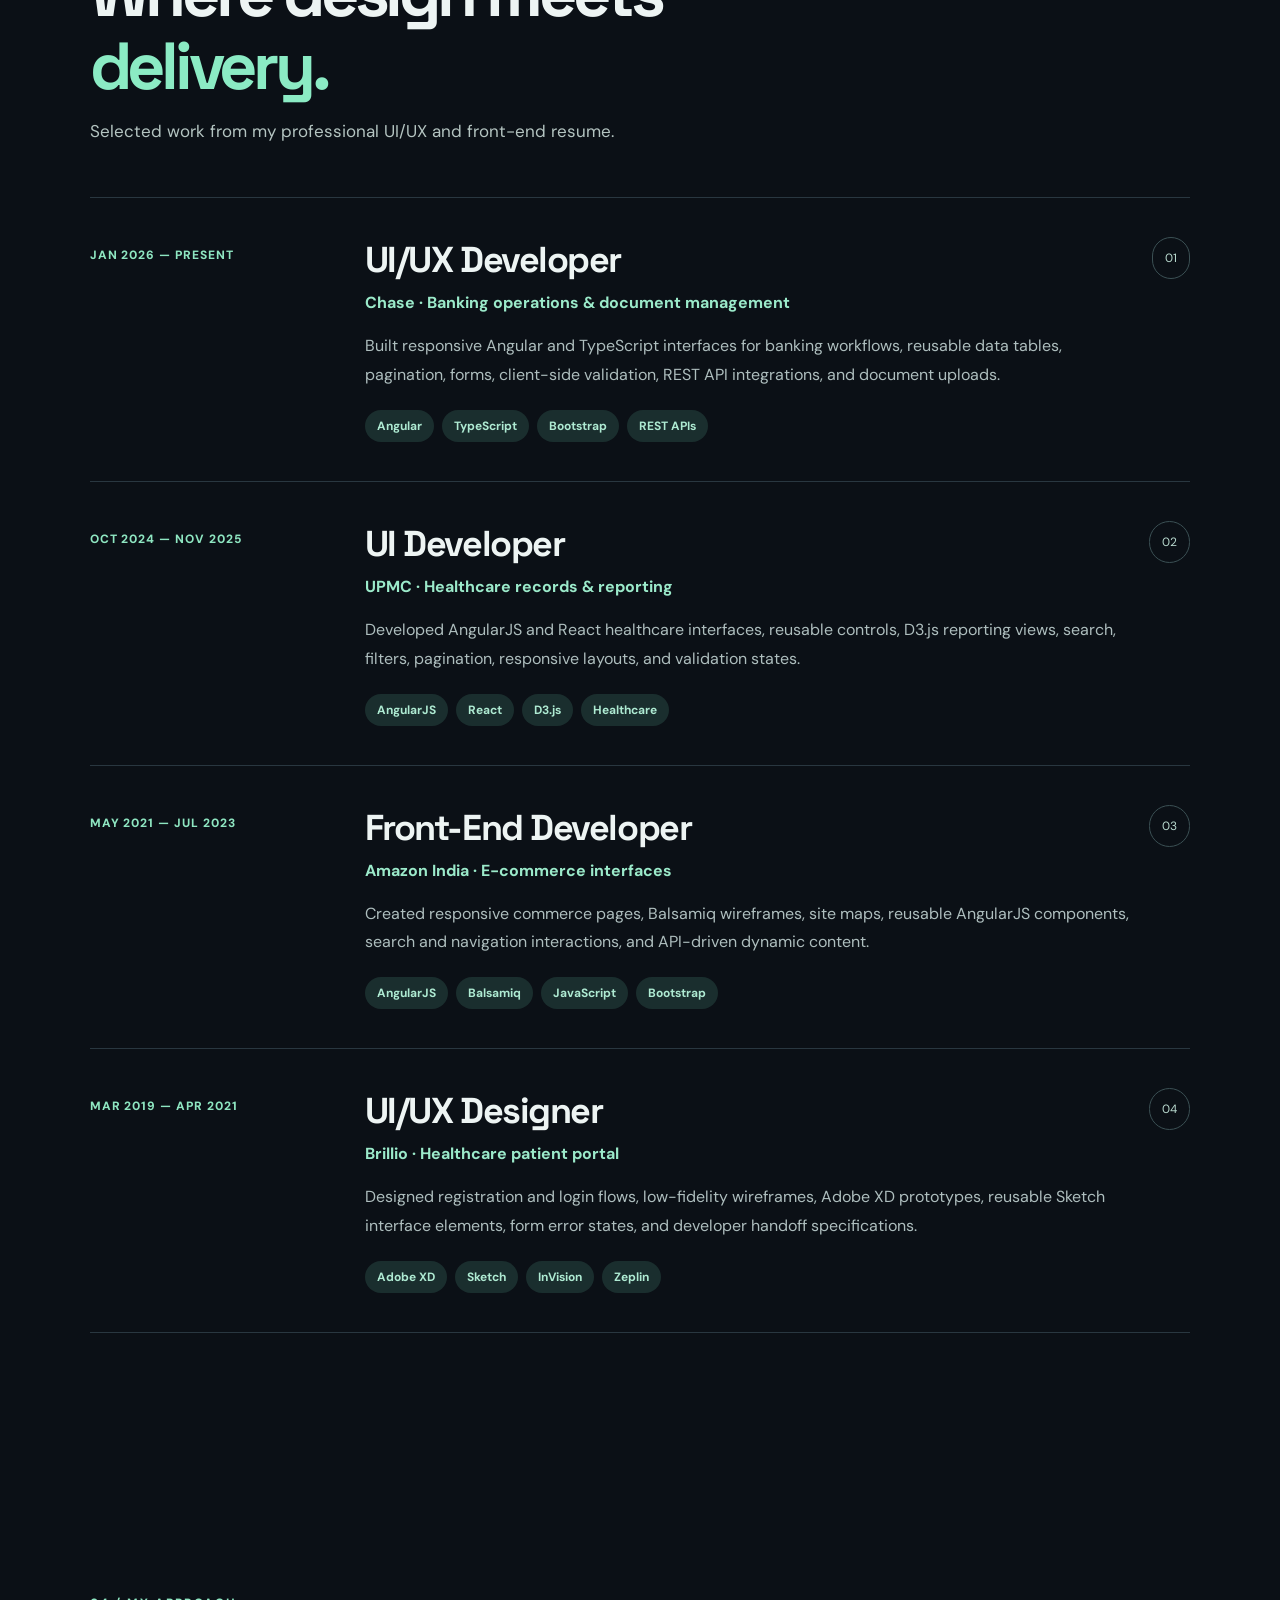
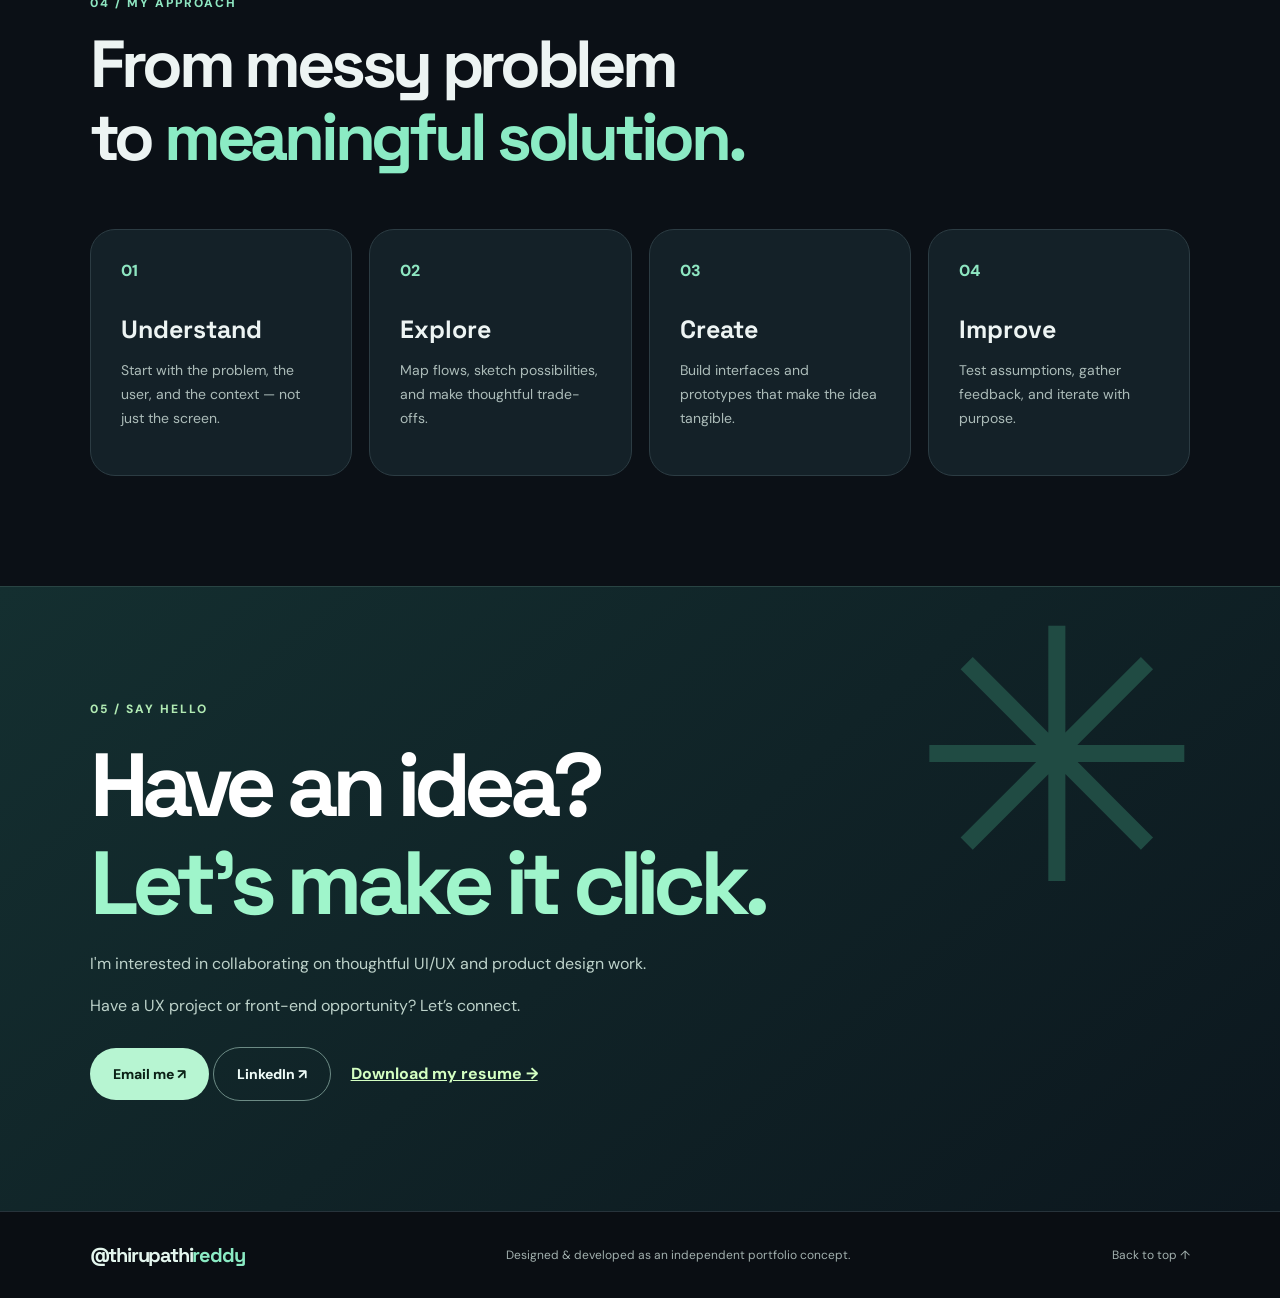
==== commit 262386c5: "Update index.html" ====
--- a/index.html
+++ b/index.html
@@ -1,8 +1,8 @@
 <!DOCTYPE html>
 <html lang="en"><head><meta charset="utf-8"/><meta content="width=device-width, initial-scale=1" name="viewport"/><meta content="#0b1016" name="theme-color"/><meta content="Thirupathi Reddy — UI/UX Developer with 6+ years of experience across banking, healthcare and e-commerce. Explore experience and CareConnect case study." name="description"/><title>Thirupathi Reddy — UI/UX Designer</title><link href="styles.css" rel="stylesheet"/></head><body>
 <a class="skip" href="#main">Skip to content</a>
-<header class="site-header"><a aria-label="Thirupathi Reddy home" class="wordmark" href="#home">thirupathi<span>reddy</span><span class="wordmark-star">✳</span></a><button aria-controls="primary-nav" aria-expanded="false" aria-label="Toggle navigation" class="menu-button">☰</button><nav aria-label="Main navigation" id="primary-nav"><a href="#about">About</a><a href="#projects">Projects</a><a href="#experience">Experience</a><a href="#process">Process</a><a href="#contact">Contact</a></nav></header>
-<main id="main"><section class="hero" id="home"><div class="hero-inner"><div class="hero-copy"><p class="eyebrow"><span class="eyebrow-dot"></span> UI/UX DESIGNER &amp; FRONT-END DEVELOPER · 6+ YEARS</p><h1>Hi, I’m<br/><em>Thirupathi</em><br/>Reddy<span class="punct">.</span></h1><p class="hero-lead">I'm <strong>Thirupathi Reddy</strong>. I design and build intuitive digital products across banking, healthcare and e-commerce — from wireframes and accessible interfaces to production-ready front ends.</p><div class="hero-actions"><a class="btn btn-dark" href="#projects">Explore projects <span aria-hidden="true">↗</span></a></div></div><div aria-label="Design-focused portfolio visual" class="portfolio-hero-art"><div class="hero-art-orbit"></div><div class="hero-art-label">SELECTED WORK / 2026</div><div class="hero-art-card"><span class="hero-art-overline">UX · UI · FRONT-END</span><div class="hero-art-letters">TR<span>✳</span></div><div class="hero-art-divider"></div><p>Crafting thoughtful<br/>digital experiences.</p><div class="hero-art-bottom"><span>DESIGN</span><span>BUILD</span><span>IMPROVE</span></div></div><div class="hero-art-side">PORTFOLIO / THIRUPATHI REDDY</div></div></div><div class="hero-bottom"><span>CREATIVE THINKING <b>✳</b> HUMAN-CENTERED DESIGN</span><a href="#projects">SCROLL TO DISCOVER ↓</a></div></section>
+<header class="site-header"><a aria-label="Thirupathi Reddy home" class="wordmark" href="#home">@thirupathi<span>reddy</span><span class="wordmark-star"></span></a><button aria-controls="primary-nav" aria-expanded="false" aria-label="Toggle navigation" class="menu-button">☰</button><nav aria-label="Main navigation" id="primary-nav"><a href="#about">About</a><a href="#projects">Projects</a><a href="#experience">Experience</a><a href="#process">Process</a><a href="#contact">Contact</a></nav></header>
+<main id="main"><section class="hero" id="home"><div class="hero-inner"><div class="hero-copy"><p class="eyebrow"><span class="eyebrow-dot"></span> UI/UX DESIGNER &amp; FRONT-END DEVELOPER · 6+ YEARS</p><h1>Hi, I’m<br/><em>Thirupathi</em><br/>Reddy<span class="punct">.</span></h1><p class="hero-lead">I'm <strong>Thirupathi Reddy</strong>. I design and build intuitive digital products across banking, healthcare and e-commerce — from wireframes and accessible interfaces to production-ready front ends.</p><div class="hero-actions"><a class="btn btn-dark" href="#projects">Explore projects <span aria-hidden="true">↗</span></a></div></div><div aria-label="Design-focused portfolio visual" class="portfolio-hero-art"><div class="hero-art-orbit"></div><div class="hero-art-label"></div><div class="hero-art-card"><span class="hero-art-overline">UX · UI · FRONT-END</span><div class="hero-art-letters">TR<span>✳</span></div><div class="hero-art-divider"></div><p>Crafting thoughtful<br/>digital experiences.</p><div class="hero-art-bottom"><span>DESIGN</span><span>BUILD</span><span>IMPROVE</span></div></div><div class="hero-art-side"></div></div></div><div class="hero-bottom"><span>CREATIVE THINKING <b>✳</b> HUMAN-CENTERED DESIGN</span><a href="#projects">SCROLL TO DISCOVER ↓</a></div></section>
 <section aria-label="Design specialties" class="marquee"><div>UX RESEARCH <span>✳</span> PRODUCT DESIGN <span>✳</span> INTERACTIVE EXPERIENCES <span>✳</span> FIGMA <span>✳</span> DESIGN SYSTEMS <span>✳</span> ACCESSIBILITY <span>✳</span></div></section>
 <section class="section about-section" id="about"><div class="section-heading"><span class="section-index">01 / ABOUT ME</span><h2>Curious minds make<br/><em>better experiences.</em></h2></div><div class="about-grid"><div class="about-intro"><div class="about-badge">TR<span>✳</span></div><p>I am a UI/UX Developer with 6+ years of experience spanning banking, healthcare and e-commerce. My practice bridges interaction design, wireframing, reusable UI components, responsive development, and design QA.</p><p>I work across Angular, React, JavaScript and UX tools to connect thoughtful interface decisions with practical implementation. I hold a Master’s in Information Technology Management from Concordia University, St. Paul.</p></div><div class="skills-panel"><h3>What I work with</h3><div class="tags"><span>Adobe XD</span><span>Sketch</span><span>Balsamiq</span><span>InVision</span><span>Zeplin</span><span>Figma (portfolio)</span><span>Wireframing</span><span>User Flows</span><span>Angular</span><span>React</span><span>TypeScript</span><span>HTML / CSS</span><span>JavaScript</span><span>Responsive UI</span><span>Design QA</span></div><p class="small-note">Experience and tools summarized from my UI/UX resume; CareConnect is a separate independent concept project.</p></div></div></section>
 <section class="section projects-section" id="projects"><div class="section-heading split-heading"><div><span class="section-index">02 / SELECTED WORK</span><h2>Made with intention.<br/><em>Built for people.</em></h2></div><p>Selected interface and UX work, including an independently developed patient portal concept.</p></div><div class="projects-grid"><a class="project-card featured-project" href="careconnect.html"><div class="project-cover"><img alt="CareConnect patient portal desktop and mobile designs" loading="lazy" src="assets/careconnect-cover.svg"/></div><div class="project-meta"><div><span class="project-type">UX CASE STUDY · CONCEPT</span><h3>CareConnect <span aria-hidden="true">↗</span></h3><p>Making healthcare appointment booking simpler, clearer, and more accessible.</p></div><span class="project-number">01</span></div></a></div></section>
@@ -12,4 +12,4 @@
 <article class="experience-item"><div class="job-date">MAY 2021 — JUL 2023</div><div class="job-body"><div class="job-top"><div><h3>Front-End Developer</h3><p class="job-company">Amazon India · E-commerce interfaces</p></div><span class="job-index">03</span></div><p>Created responsive commerce pages, Balsamiq wireframes, site maps, reusable AngularJS components, search and navigation interactions, and API-driven dynamic content.</p><div class="job-pills"><span>AngularJS</span><span>Balsamiq</span><span>JavaScript</span><span>Bootstrap</span></div></div></article>
 <article class="experience-item"><div class="job-date">MAR 2019 — APR 2021</div><div class="job-body"><div class="job-top"><div><h3>UI/UX Designer</h3><p class="job-company">Brillio · Healthcare patient portal</p></div><span class="job-index">04</span></div><p>Designed registration and login flows, low-fidelity wireframes, Adobe XD prototypes, reusable Sketch interface elements, form error states, and developer handoff specifications.</p><div class="job-pills"><span>Adobe XD</span><span>Sketch</span><span>InVision</span><span>Zeplin</span></div></div></article>
 </div><div class="experience-footer"></div></section><section class="section process-section" id="process"><div class="section-heading"><span class="section-index">04 / MY APPROACH</span><h2>From messy problem<br/>to <em>meaningful solution.</em></h2></div><div class="process-grid"><article><span>01</span><h3>Understand</h3><p>Start with the problem, the user, and the context — not just the screen.</p></article><article><span>02</span><h3>Explore</h3><p>Map flows, sketch possibilities, and make thoughtful trade-offs.</p></article><article><span>03</span><h3>Create</h3><p>Build interfaces and prototypes that make the idea tangible.</p></article><article><span>04</span><h3>Improve</h3><p>Test assumptions, gather feedback, and iterate with purpose.</p></article></div></section>
-<section class="contact-section" id="contact"><div aria-hidden="true" class="contact-blob">✳</div><span class="section-index">05 / SAY HELLO</span><h2>Have an idea?<br/><em>Let's make it click.</em></h2><p>I'm interested in collaborating on thoughtful UI/UX and product design work.</p><p>Have a UX project or front-end opportunity? Let’s connect.</p><a class="btn btn-light" href="mailto:thirupathireddy.s003@gmail.com">Email me ↗</a> <a class="btn btn-outline" href="https://www.linkedin.com/in/s-thirupathi-reddy/" rel="noopener noreferrer" target="_blank">LinkedIn ↗</a><a class="contact-resume" download="" href="assets/UIUX.docx">Download my resume →</a></section></main><footer class="site-footer"><a class="wordmark" href="#home">thirupathi<span>reddy</span>✳</a><span>Designed &amp; developed as an independent portfolio concept.</span><a href="#home">Back to top ↑</a></footer><script defer="" src="main.js"></script></body></html>
+<section class="contact-section" id="contact"><div aria-hidden="true" class="contact-blob">✳</div><span class="section-index">05 / SAY HELLO</span><h2>Have an idea?<br/><em>Let's make it click.</em></h2><p>I'm interested in collaborating on thoughtful UI/UX and product design work.</p><p>Have a UX project or front-end opportunity? Let’s connect.</p><a class="btn btn-light" href="mailto:thirupathireddy.s003@gmail.com">Email me ↗</a> <a class="btn btn-outline" href="https://www.linkedin.com/in/s-thirupathi-reddy/" rel="noopener noreferrer" target="_blank">LinkedIn ↗</a><a class="contact-resume" download="" href="assets/UIUX.docx">Download my resume →</a></section></main><footer class="site-footer"><a class="wordmark" href="#home">@thirupathi<span>reddy</span></a><span>Designed &amp; developed as an independent portfolio concept.</span><a href="#home">Back to top ↑</a></footer><script defer="" src="main.js"></script></body></html>
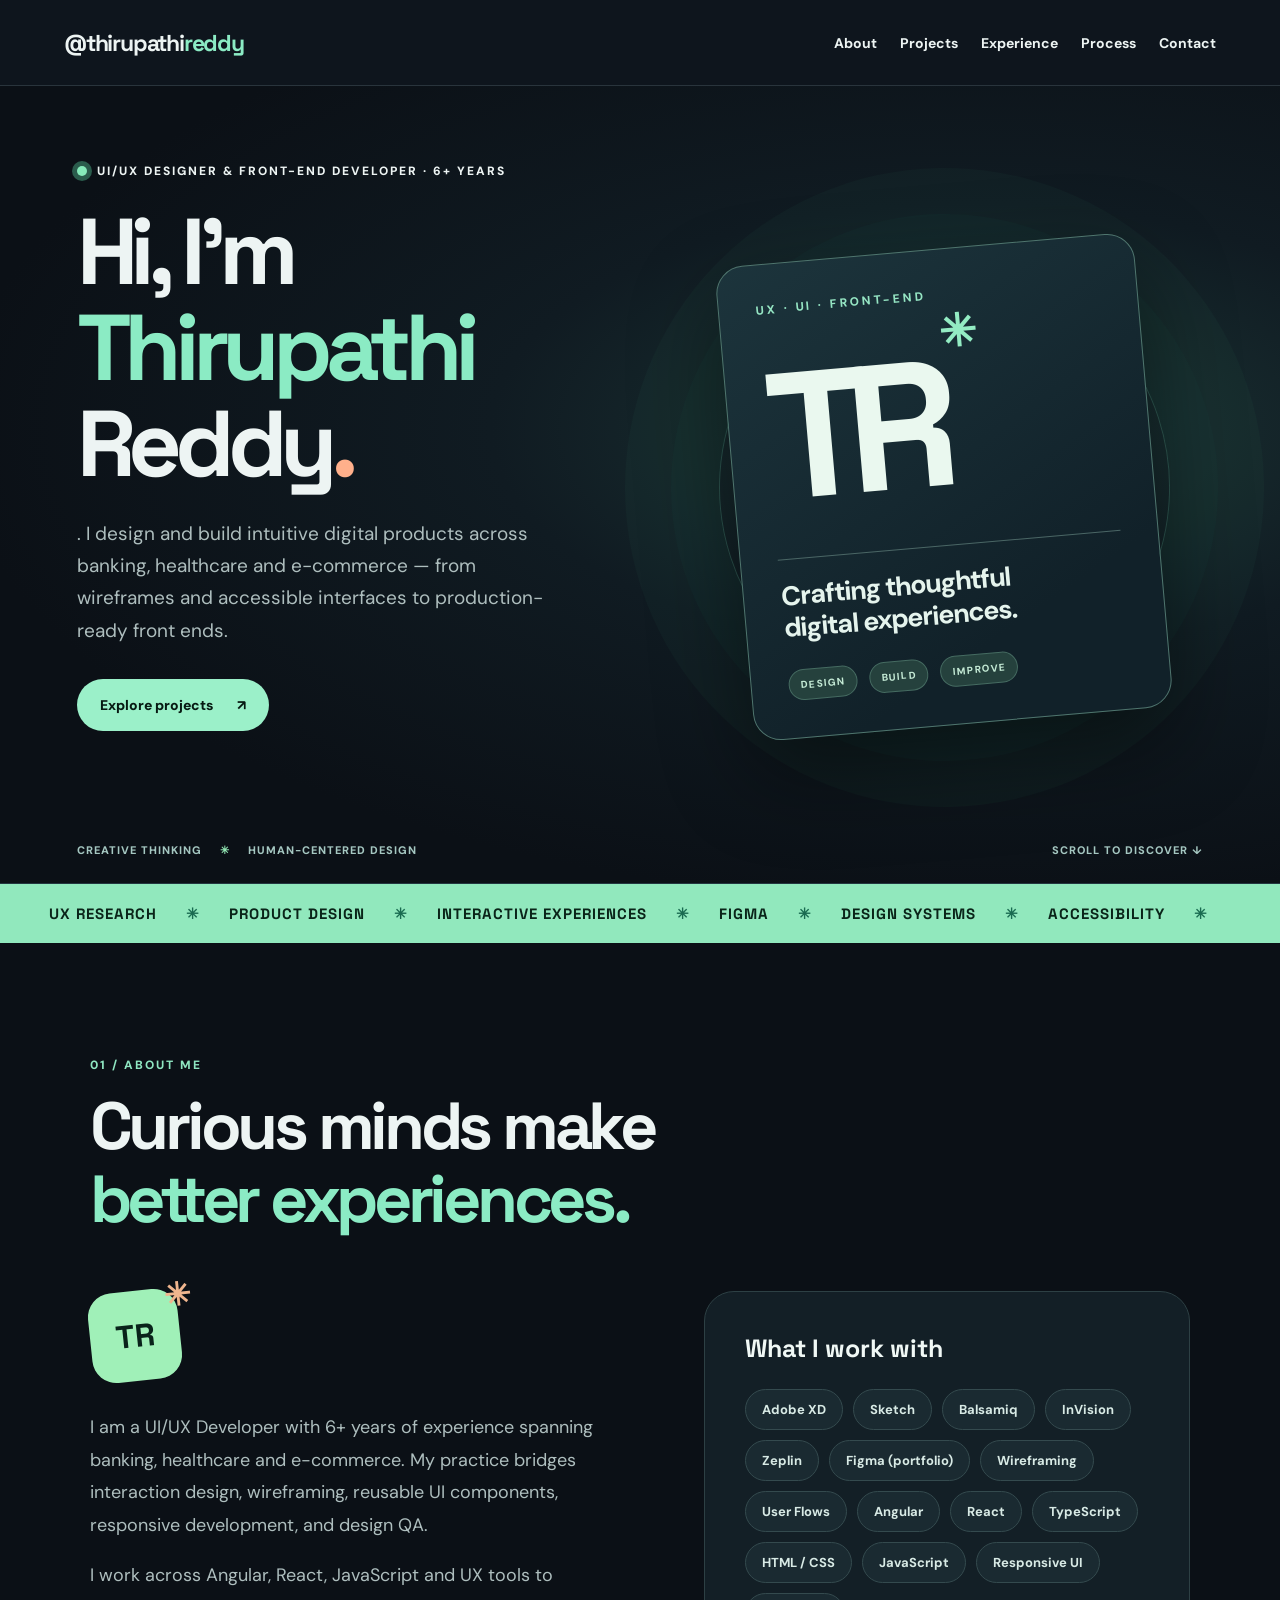
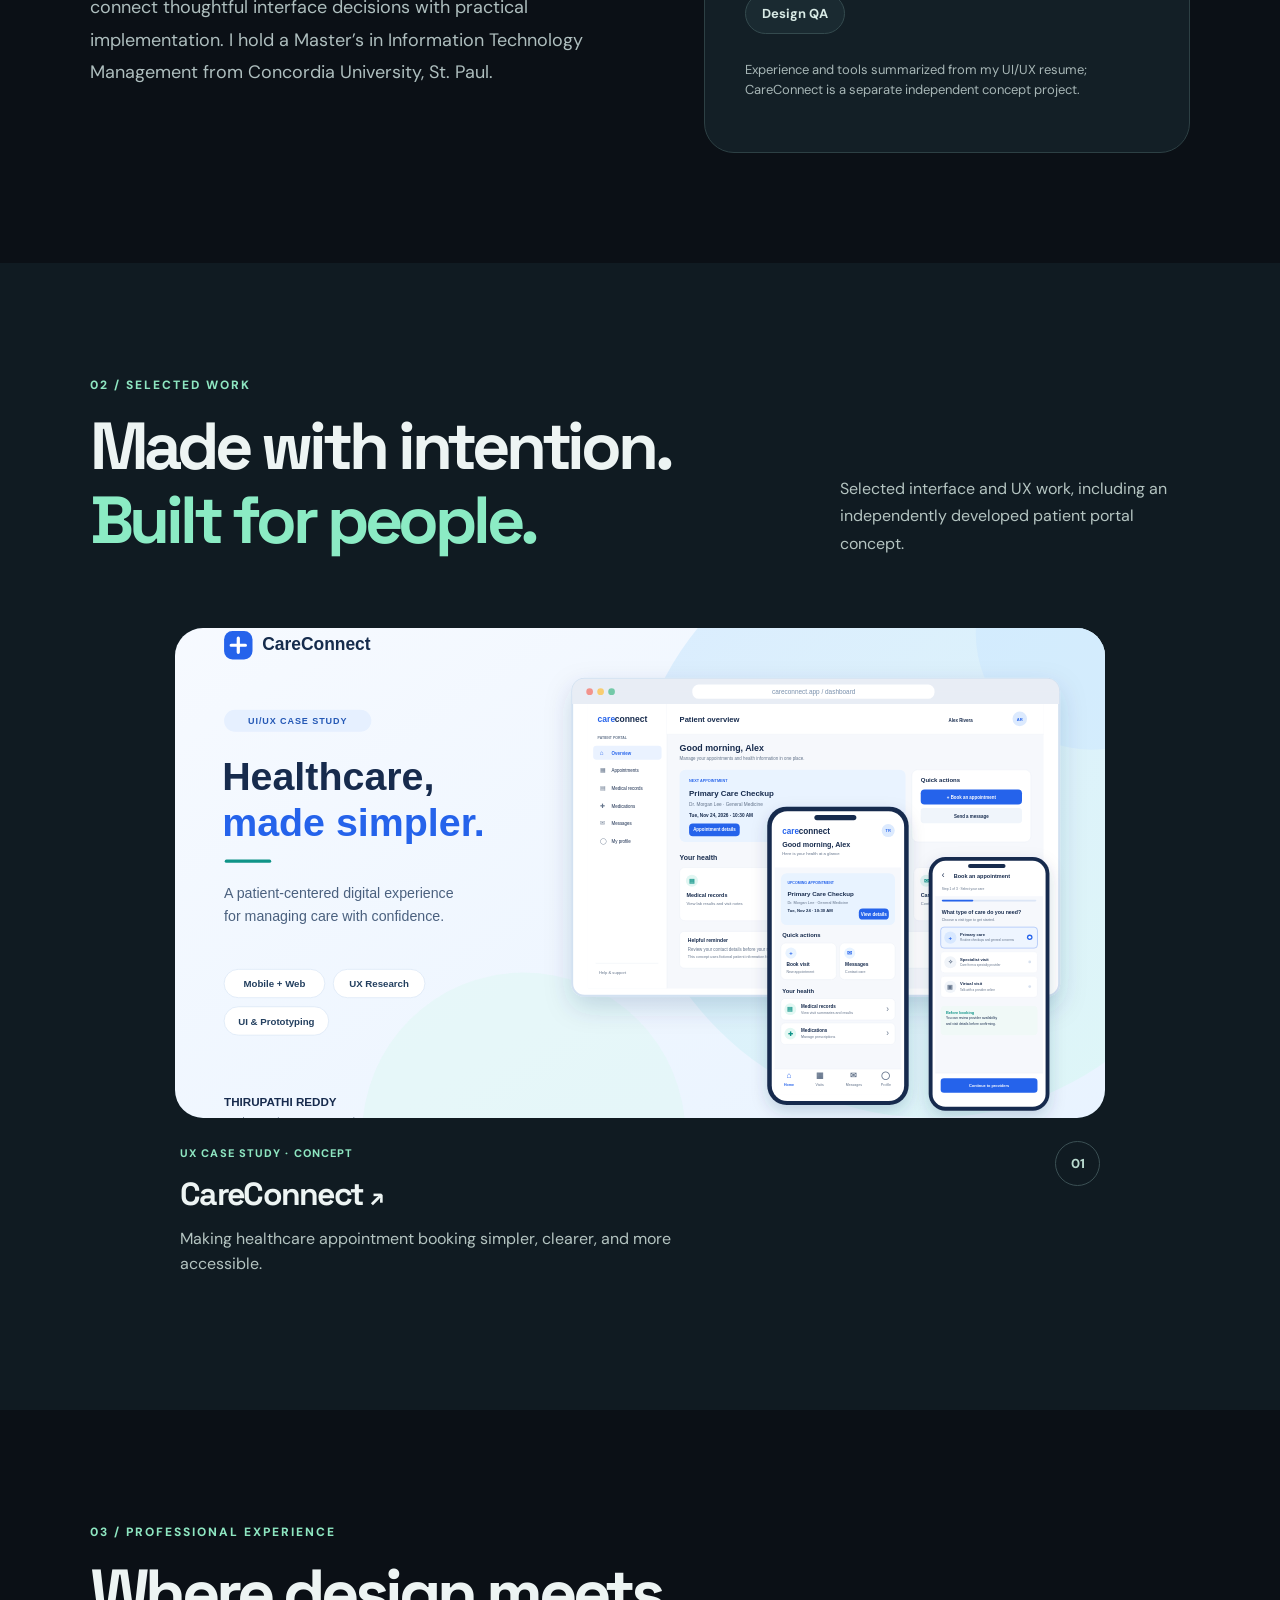
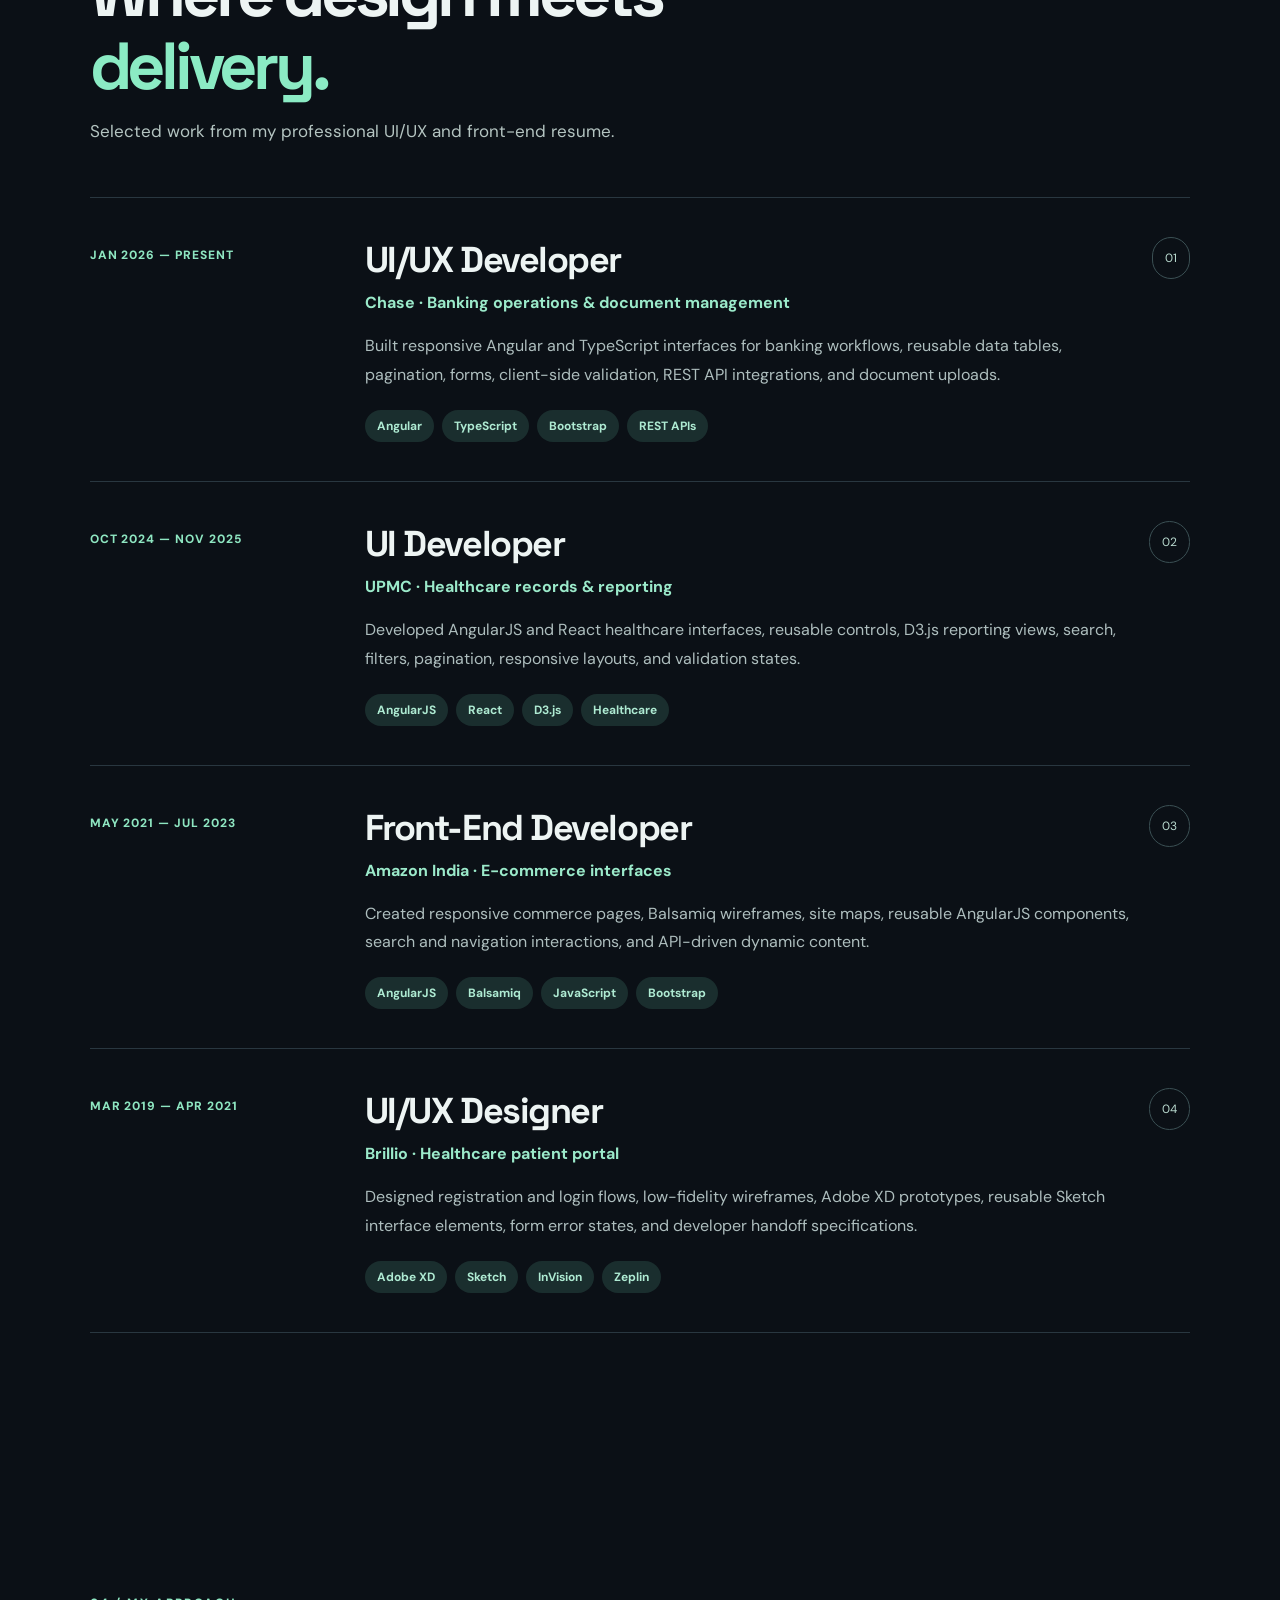
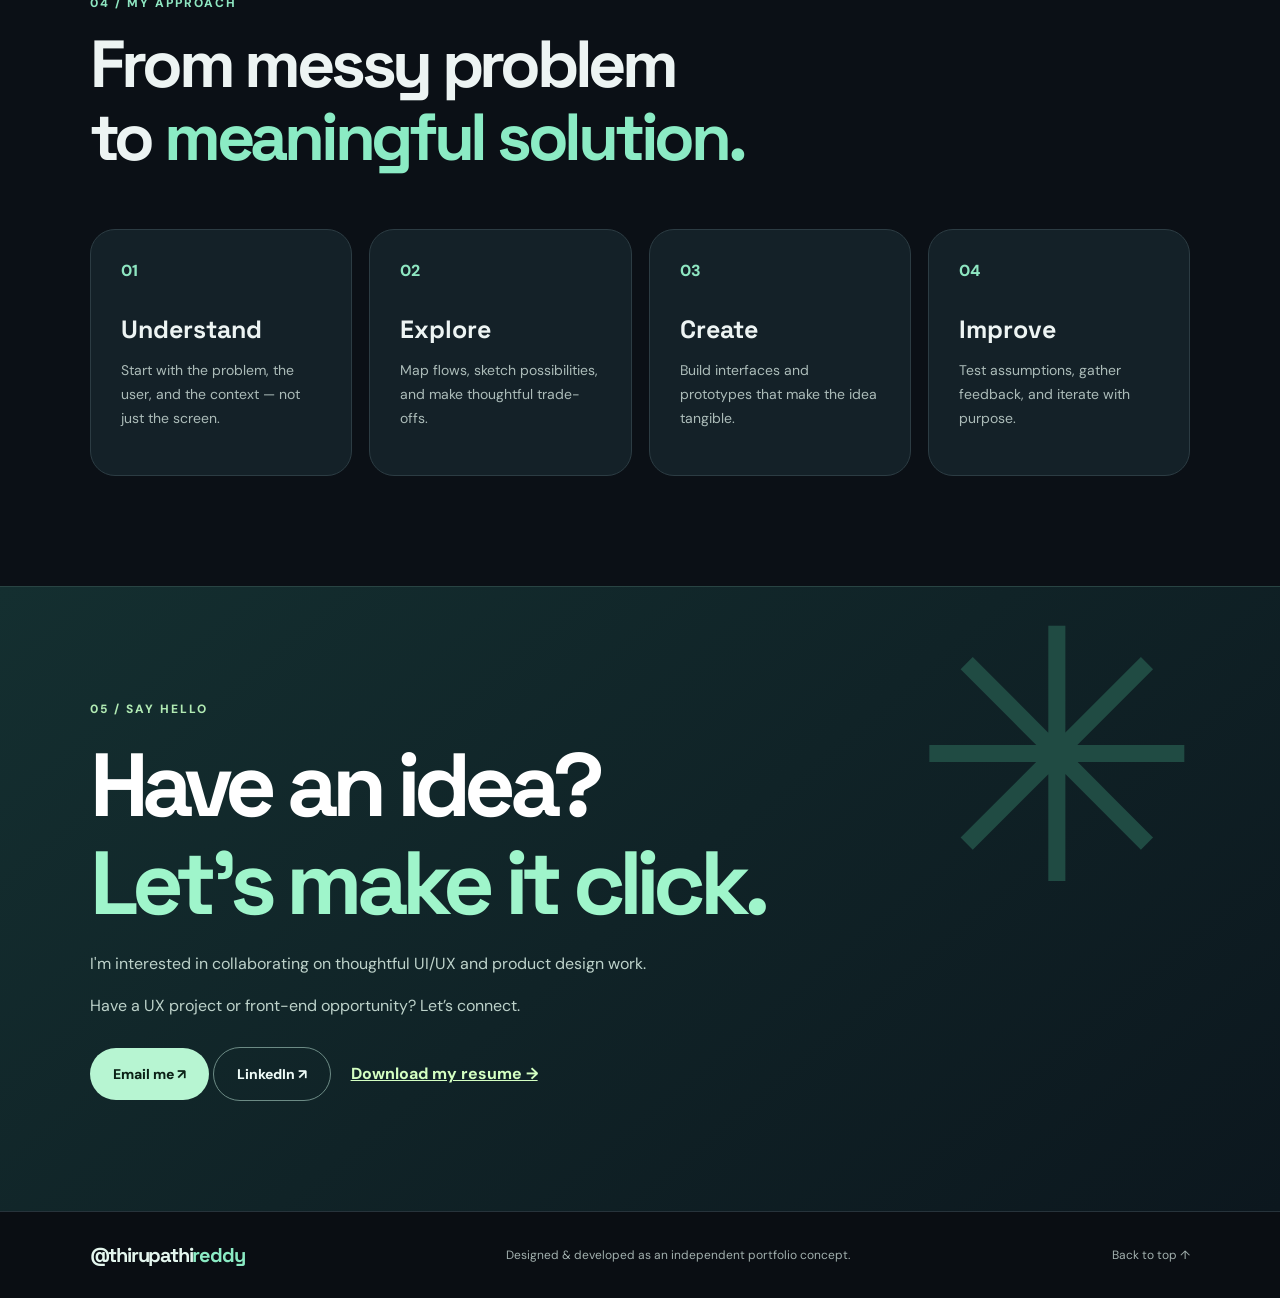
==== commit 3680bbd1: "Update index.html" ====
--- a/index.html
+++ b/index.html
@@ -2,7 +2,7 @@
 <html lang="en"><head><meta charset="utf-8"/><meta content="width=device-width, initial-scale=1" name="viewport"/><meta content="#0b1016" name="theme-color"/><meta content="Thirupathi Reddy — UI/UX Developer with 6+ years of experience across banking, healthcare and e-commerce. Explore experience and CareConnect case study." name="description"/><title>Thirupathi Reddy — UI/UX Designer</title><link href="styles.css" rel="stylesheet"/></head><body>
 <a class="skip" href="#main">Skip to content</a>
 <header class="site-header"><a aria-label="Thirupathi Reddy home" class="wordmark" href="#home">@thirupathi<span>reddy</span><span class="wordmark-star"></span></a><button aria-controls="primary-nav" aria-expanded="false" aria-label="Toggle navigation" class="menu-button">☰</button><nav aria-label="Main navigation" id="primary-nav"><a href="#about">About</a><a href="#projects">Projects</a><a href="#experience">Experience</a><a href="#process">Process</a><a href="#contact">Contact</a></nav></header>
-<main id="main"><section class="hero" id="home"><div class="hero-inner"><div class="hero-copy"><p class="eyebrow"><span class="eyebrow-dot"></span> UI/UX DESIGNER &amp; FRONT-END DEVELOPER · 6+ YEARS</p><h1>Hi, I’m<br/><em>Thirupathi</em><br/>Reddy<span class="punct">.</span></h1><p class="hero-lead">I'm <strong>Thirupathi Reddy</strong>. I design and build intuitive digital products across banking, healthcare and e-commerce — from wireframes and accessible interfaces to production-ready front ends.</p><div class="hero-actions"><a class="btn btn-dark" href="#projects">Explore projects <span aria-hidden="true">↗</span></a></div></div><div aria-label="Design-focused portfolio visual" class="portfolio-hero-art"><div class="hero-art-orbit"></div><div class="hero-art-label"></div><div class="hero-art-card"><span class="hero-art-overline">UX · UI · FRONT-END</span><div class="hero-art-letters">TR<span>✳</span></div><div class="hero-art-divider"></div><p>Crafting thoughtful<br/>digital experiences.</p><div class="hero-art-bottom"><span>DESIGN</span><span>BUILD</span><span>IMPROVE</span></div></div><div class="hero-art-side"></div></div></div><div class="hero-bottom"><span>CREATIVE THINKING <b>✳</b> HUMAN-CENTERED DESIGN</span><a href="#projects">SCROLL TO DISCOVER ↓</a></div></section>
+<main id="main"><section class="hero" id="home"><div class="hero-inner"><div class="hero-copy"><p class="eyebrow"><span class="eyebrow-dot"></span> UI/UX DESIGNER &amp; FRONT-END DEVELOPER · 6+ YEARS</p><h1>Hi, I’m<br/><em>Thirupathi</em><br/>Reddy<span class="punct">.</span></h1><p class="hero-lead"><strong></strong>. I design and build intuitive digital products across banking, healthcare and e-commerce — from wireframes and accessible interfaces to production-ready front ends.</p><div class="hero-actions"><a class="btn btn-dark" href="#projects">Explore projects <span aria-hidden="true">↗</span></a></div></div><div aria-label="Design-focused portfolio visual" class="portfolio-hero-art"><div class="hero-art-orbit"></div><div class="hero-art-label"></div><div class="hero-art-card"><span class="hero-art-overline">UX · UI · FRONT-END</span><div class="hero-art-letters">TR<span>✳</span></div><div class="hero-art-divider"></div><p>Crafting thoughtful<br/>digital experiences.</p><div class="hero-art-bottom"><span>DESIGN</span><span>BUILD</span><span>IMPROVE</span></div></div><div class="hero-art-side"></div></div></div><div class="hero-bottom"><span>CREATIVE THINKING <b>✳</b> HUMAN-CENTERED DESIGN</span><a href="#projects">SCROLL TO DISCOVER ↓</a></div></section>
 <section aria-label="Design specialties" class="marquee"><div>UX RESEARCH <span>✳</span> PRODUCT DESIGN <span>✳</span> INTERACTIVE EXPERIENCES <span>✳</span> FIGMA <span>✳</span> DESIGN SYSTEMS <span>✳</span> ACCESSIBILITY <span>✳</span></div></section>
 <section class="section about-section" id="about"><div class="section-heading"><span class="section-index">01 / ABOUT ME</span><h2>Curious minds make<br/><em>better experiences.</em></h2></div><div class="about-grid"><div class="about-intro"><div class="about-badge">TR<span>✳</span></div><p>I am a UI/UX Developer with 6+ years of experience spanning banking, healthcare and e-commerce. My practice bridges interaction design, wireframing, reusable UI components, responsive development, and design QA.</p><p>I work across Angular, React, JavaScript and UX tools to connect thoughtful interface decisions with practical implementation. I hold a Master’s in Information Technology Management from Concordia University, St. Paul.</p></div><div class="skills-panel"><h3>What I work with</h3><div class="tags"><span>Adobe XD</span><span>Sketch</span><span>Balsamiq</span><span>InVision</span><span>Zeplin</span><span>Figma (portfolio)</span><span>Wireframing</span><span>User Flows</span><span>Angular</span><span>React</span><span>TypeScript</span><span>HTML / CSS</span><span>JavaScript</span><span>Responsive UI</span><span>Design QA</span></div><p class="small-note">Experience and tools summarized from my UI/UX resume; CareConnect is a separate independent concept project.</p></div></div></section>
 <section class="section projects-section" id="projects"><div class="section-heading split-heading"><div><span class="section-index">02 / SELECTED WORK</span><h2>Made with intention.<br/><em>Built for people.</em></h2></div><p>Selected interface and UX work, including an independently developed patient portal concept.</p></div><div class="projects-grid"><a class="project-card featured-project" href="careconnect.html"><div class="project-cover"><img alt="CareConnect patient portal desktop and mobile designs" loading="lazy" src="assets/careconnect-cover.svg"/></div><div class="project-meta"><div><span class="project-type">UX CASE STUDY · CONCEPT</span><h3>CareConnect <span aria-hidden="true">↗</span></h3><p>Making healthcare appointment booking simpler, clearer, and more accessible.</p></div><span class="project-number">01</span></div></a></div></section>
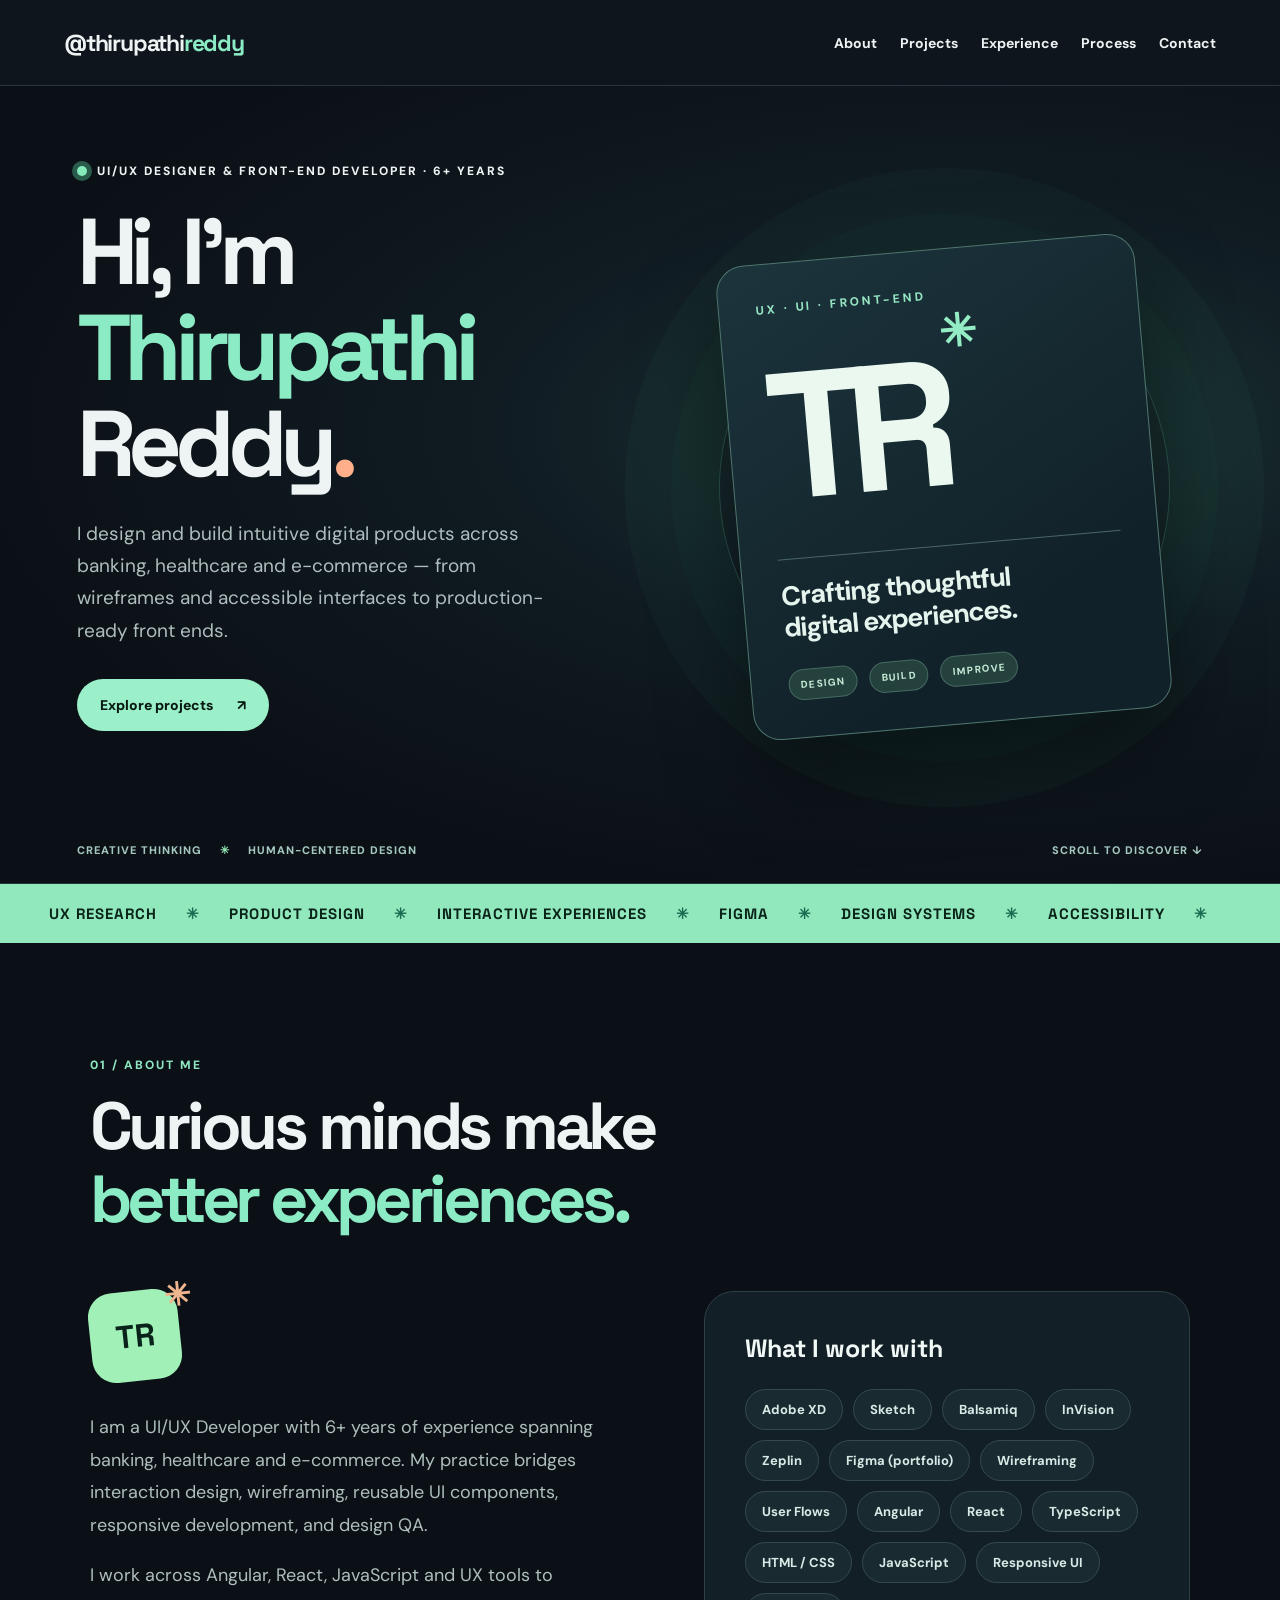
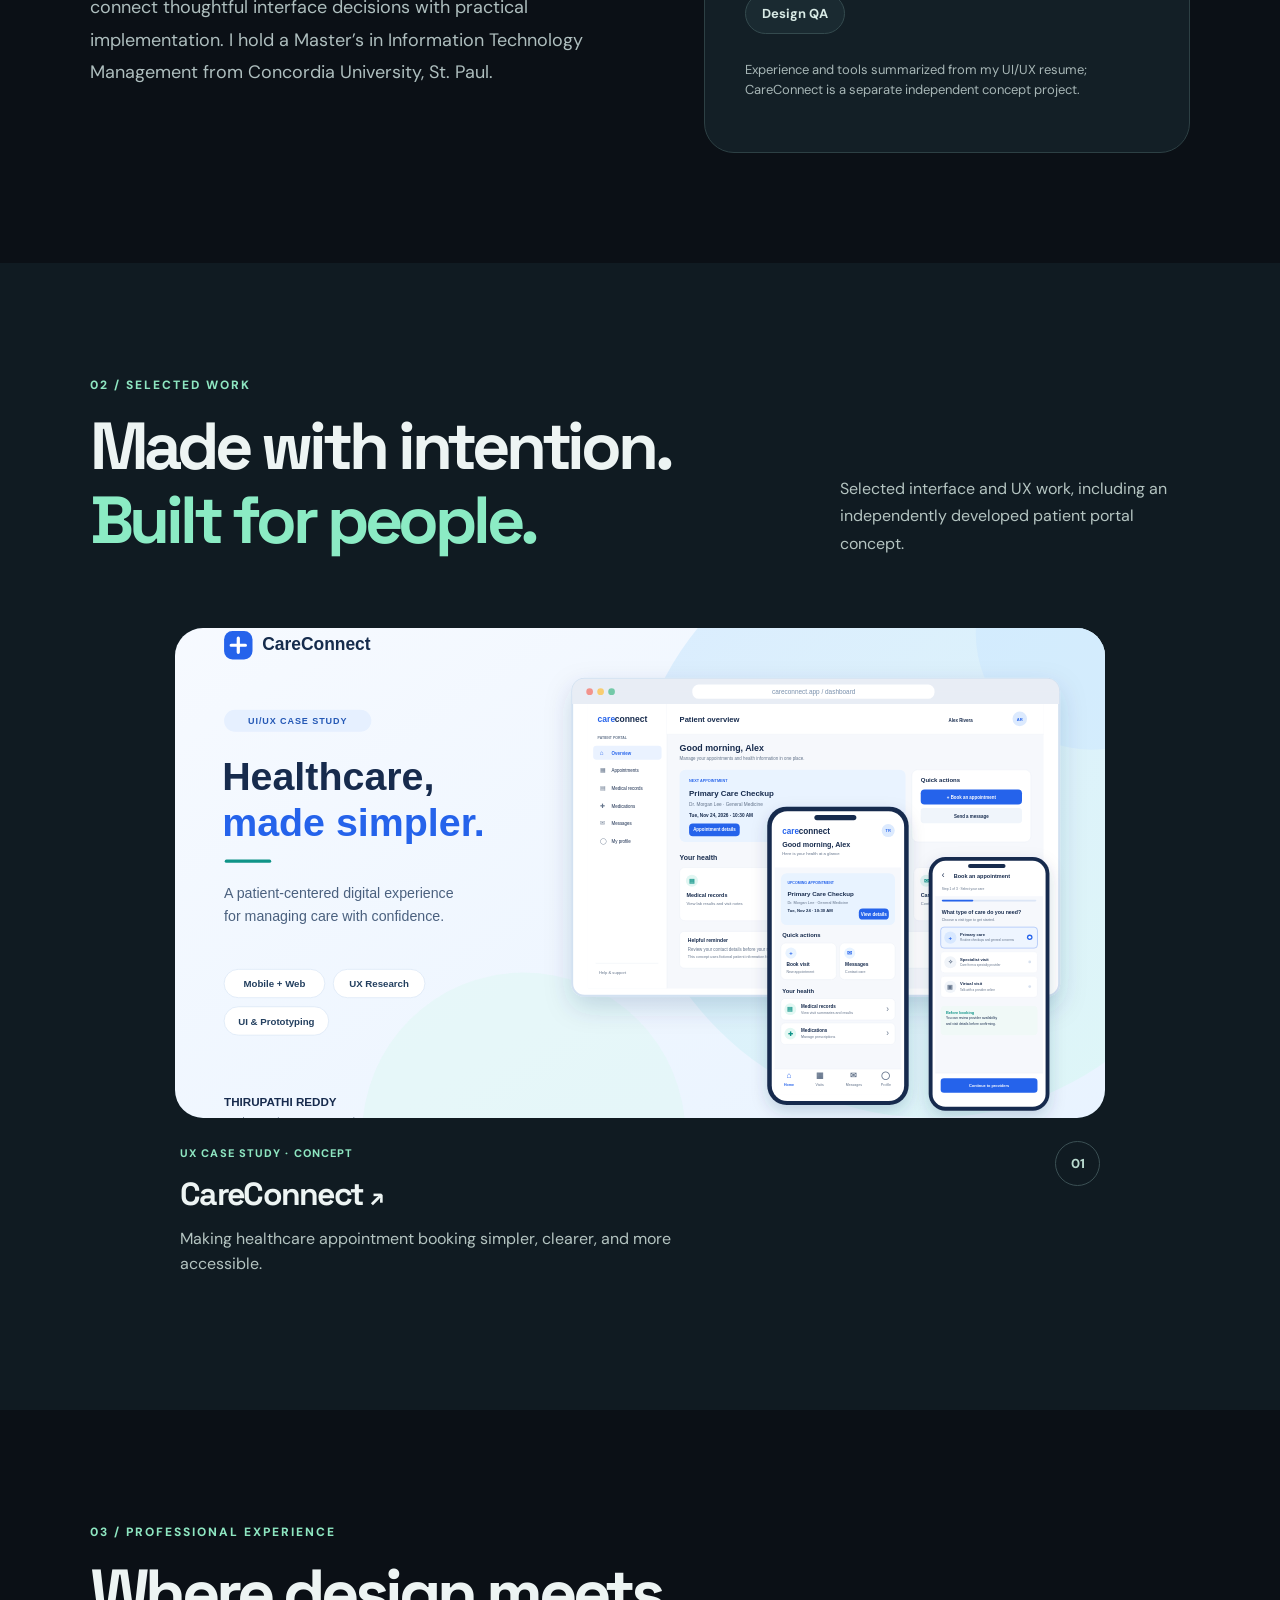
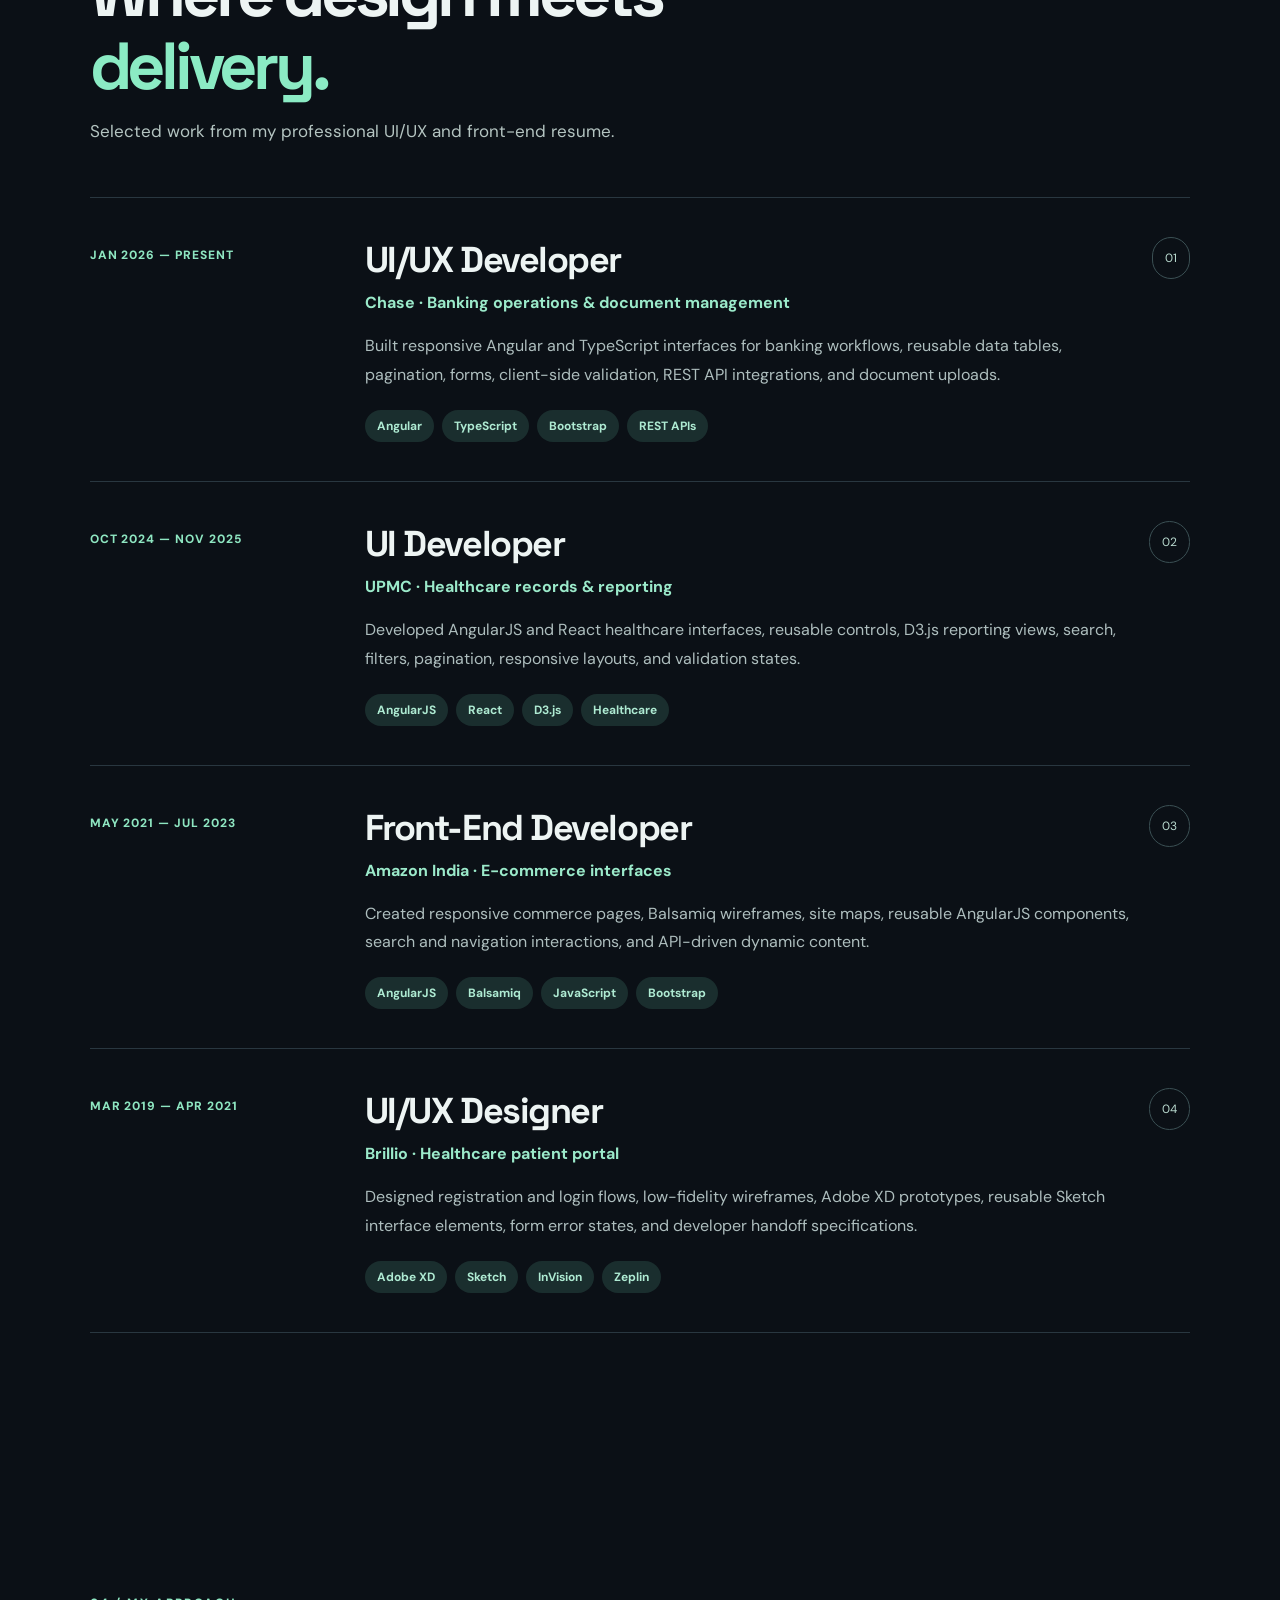
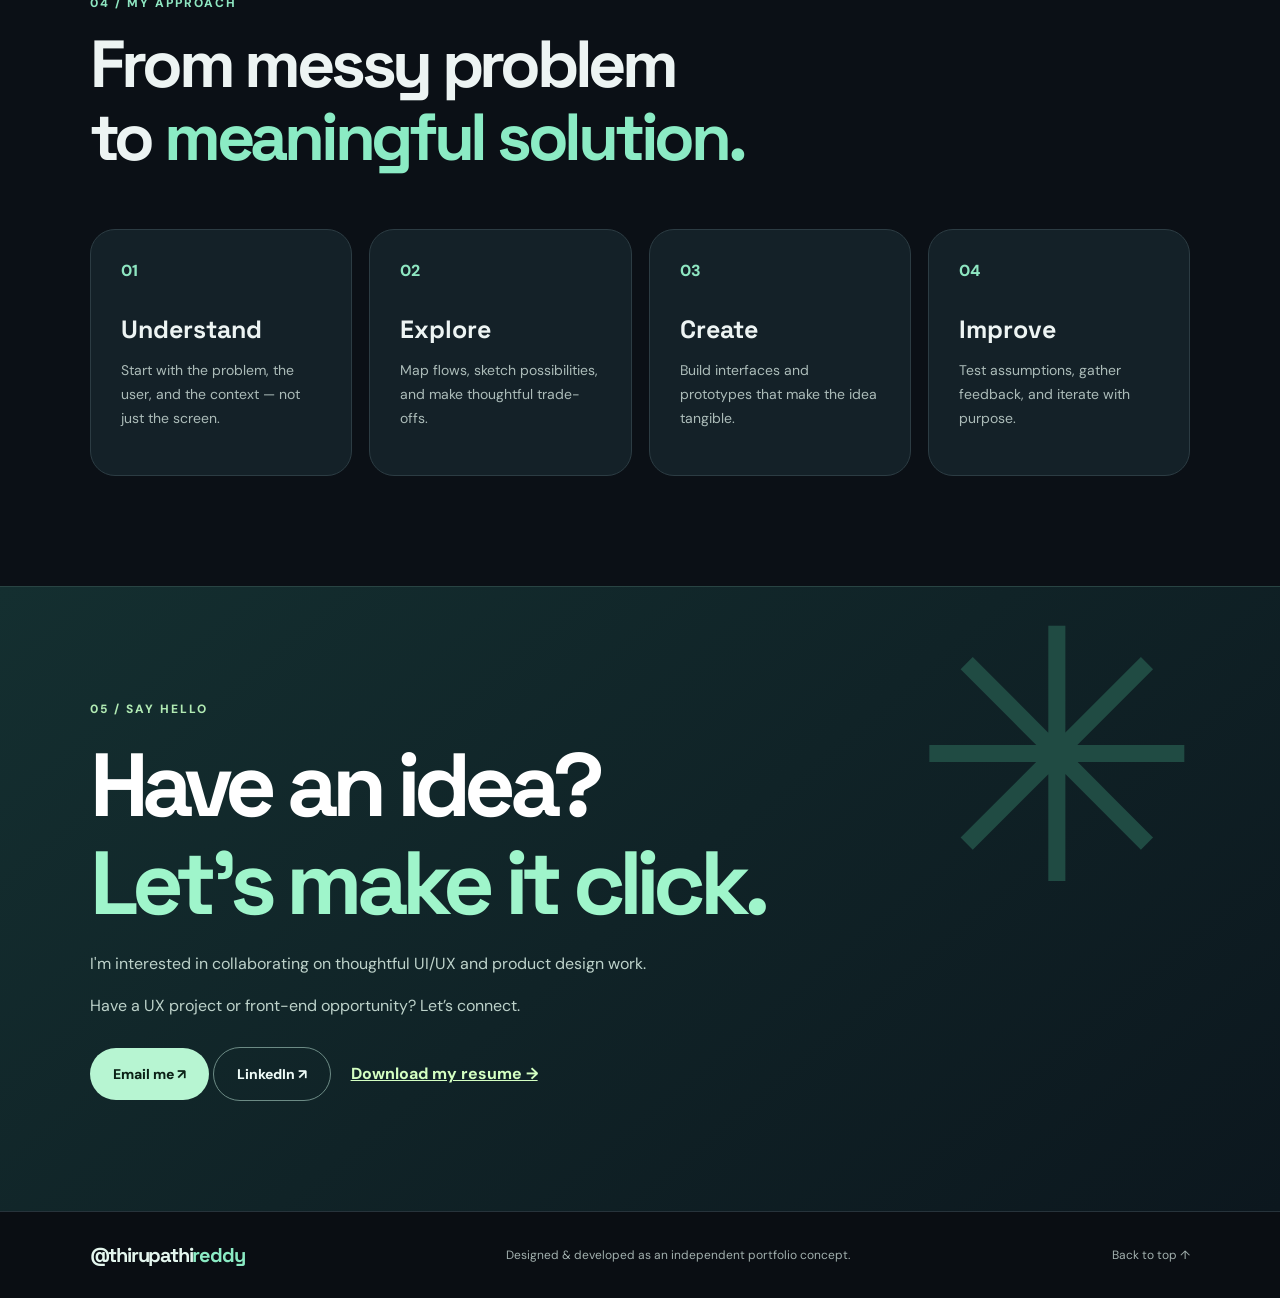
==== commit 675b38dc: "Update index.html" ====
--- a/index.html
+++ b/index.html
@@ -2,7 +2,7 @@
 <html lang="en"><head><meta charset="utf-8"/><meta content="width=device-width, initial-scale=1" name="viewport"/><meta content="#0b1016" name="theme-color"/><meta content="Thirupathi Reddy — UI/UX Developer with 6+ years of experience across banking, healthcare and e-commerce. Explore experience and CareConnect case study." name="description"/><title>Thirupathi Reddy — UI/UX Designer</title><link href="styles.css" rel="stylesheet"/></head><body>
 <a class="skip" href="#main">Skip to content</a>
 <header class="site-header"><a aria-label="Thirupathi Reddy home" class="wordmark" href="#home">@thirupathi<span>reddy</span><span class="wordmark-star"></span></a><button aria-controls="primary-nav" aria-expanded="false" aria-label="Toggle navigation" class="menu-button">☰</button><nav aria-label="Main navigation" id="primary-nav"><a href="#about">About</a><a href="#projects">Projects</a><a href="#experience">Experience</a><a href="#process">Process</a><a href="#contact">Contact</a></nav></header>
-<main id="main"><section class="hero" id="home"><div class="hero-inner"><div class="hero-copy"><p class="eyebrow"><span class="eyebrow-dot"></span> UI/UX DESIGNER &amp; FRONT-END DEVELOPER · 6+ YEARS</p><h1>Hi, I’m<br/><em>Thirupathi</em><br/>Reddy<span class="punct">.</span></h1><p class="hero-lead"><strong></strong>. I design and build intuitive digital products across banking, healthcare and e-commerce — from wireframes and accessible interfaces to production-ready front ends.</p><div class="hero-actions"><a class="btn btn-dark" href="#projects">Explore projects <span aria-hidden="true">↗</span></a></div></div><div aria-label="Design-focused portfolio visual" class="portfolio-hero-art"><div class="hero-art-orbit"></div><div class="hero-art-label"></div><div class="hero-art-card"><span class="hero-art-overline">UX · UI · FRONT-END</span><div class="hero-art-letters">TR<span>✳</span></div><div class="hero-art-divider"></div><p>Crafting thoughtful<br/>digital experiences.</p><div class="hero-art-bottom"><span>DESIGN</span><span>BUILD</span><span>IMPROVE</span></div></div><div class="hero-art-side"></div></div></div><div class="hero-bottom"><span>CREATIVE THINKING <b>✳</b> HUMAN-CENTERED DESIGN</span><a href="#projects">SCROLL TO DISCOVER ↓</a></div></section>
+<main id="main"><section class="hero" id="home"><div class="hero-inner"><div class="hero-copy"><p class="eyebrow"><span class="eyebrow-dot"></span> UI/UX DESIGNER &amp; FRONT-END DEVELOPER · 6+ YEARS</p><h1>Hi, I’m<br/><em>Thirupathi</em><br/>Reddy<span class="punct">.</span></h1><p class="hero-lead"><strong></strong>I design and build intuitive digital products across banking, healthcare and e-commerce — from wireframes and accessible interfaces to production-ready front ends.</p><div class="hero-actions"><a class="btn btn-dark" href="#projects">Explore projects <span aria-hidden="true">↗</span></a></div></div><div aria-label="Design-focused portfolio visual" class="portfolio-hero-art"><div class="hero-art-orbit"></div><div class="hero-art-label"></div><div class="hero-art-card"><span class="hero-art-overline">UX · UI · FRONT-END</span><div class="hero-art-letters">TR<span>✳</span></div><div class="hero-art-divider"></div><p>Crafting thoughtful<br/>digital experiences.</p><div class="hero-art-bottom"><span>DESIGN</span><span>BUILD</span><span>IMPROVE</span></div></div><div class="hero-art-side"></div></div></div><div class="hero-bottom"><span>CREATIVE THINKING <b>✳</b> HUMAN-CENTERED DESIGN</span><a href="#projects">SCROLL TO DISCOVER ↓</a></div></section>
 <section aria-label="Design specialties" class="marquee"><div>UX RESEARCH <span>✳</span> PRODUCT DESIGN <span>✳</span> INTERACTIVE EXPERIENCES <span>✳</span> FIGMA <span>✳</span> DESIGN SYSTEMS <span>✳</span> ACCESSIBILITY <span>✳</span></div></section>
 <section class="section about-section" id="about"><div class="section-heading"><span class="section-index">01 / ABOUT ME</span><h2>Curious minds make<br/><em>better experiences.</em></h2></div><div class="about-grid"><div class="about-intro"><div class="about-badge">TR<span>✳</span></div><p>I am a UI/UX Developer with 6+ years of experience spanning banking, healthcare and e-commerce. My practice bridges interaction design, wireframing, reusable UI components, responsive development, and design QA.</p><p>I work across Angular, React, JavaScript and UX tools to connect thoughtful interface decisions with practical implementation. I hold a Master’s in Information Technology Management from Concordia University, St. Paul.</p></div><div class="skills-panel"><h3>What I work with</h3><div class="tags"><span>Adobe XD</span><span>Sketch</span><span>Balsamiq</span><span>InVision</span><span>Zeplin</span><span>Figma (portfolio)</span><span>Wireframing</span><span>User Flows</span><span>Angular</span><span>React</span><span>TypeScript</span><span>HTML / CSS</span><span>JavaScript</span><span>Responsive UI</span><span>Design QA</span></div><p class="small-note">Experience and tools summarized from my UI/UX resume; CareConnect is a separate independent concept project.</p></div></div></section>
 <section class="section projects-section" id="projects"><div class="section-heading split-heading"><div><span class="section-index">02 / SELECTED WORK</span><h2>Made with intention.<br/><em>Built for people.</em></h2></div><p>Selected interface and UX work, including an independently developed patient portal concept.</p></div><div class="projects-grid"><a class="project-card featured-project" href="careconnect.html"><div class="project-cover"><img alt="CareConnect patient portal desktop and mobile designs" loading="lazy" src="assets/careconnect-cover.svg"/></div><div class="project-meta"><div><span class="project-type">UX CASE STUDY · CONCEPT</span><h3>CareConnect <span aria-hidden="true">↗</span></h3><p>Making healthcare appointment booking simpler, clearer, and more accessible.</p></div><span class="project-number">01</span></div></a></div></section>
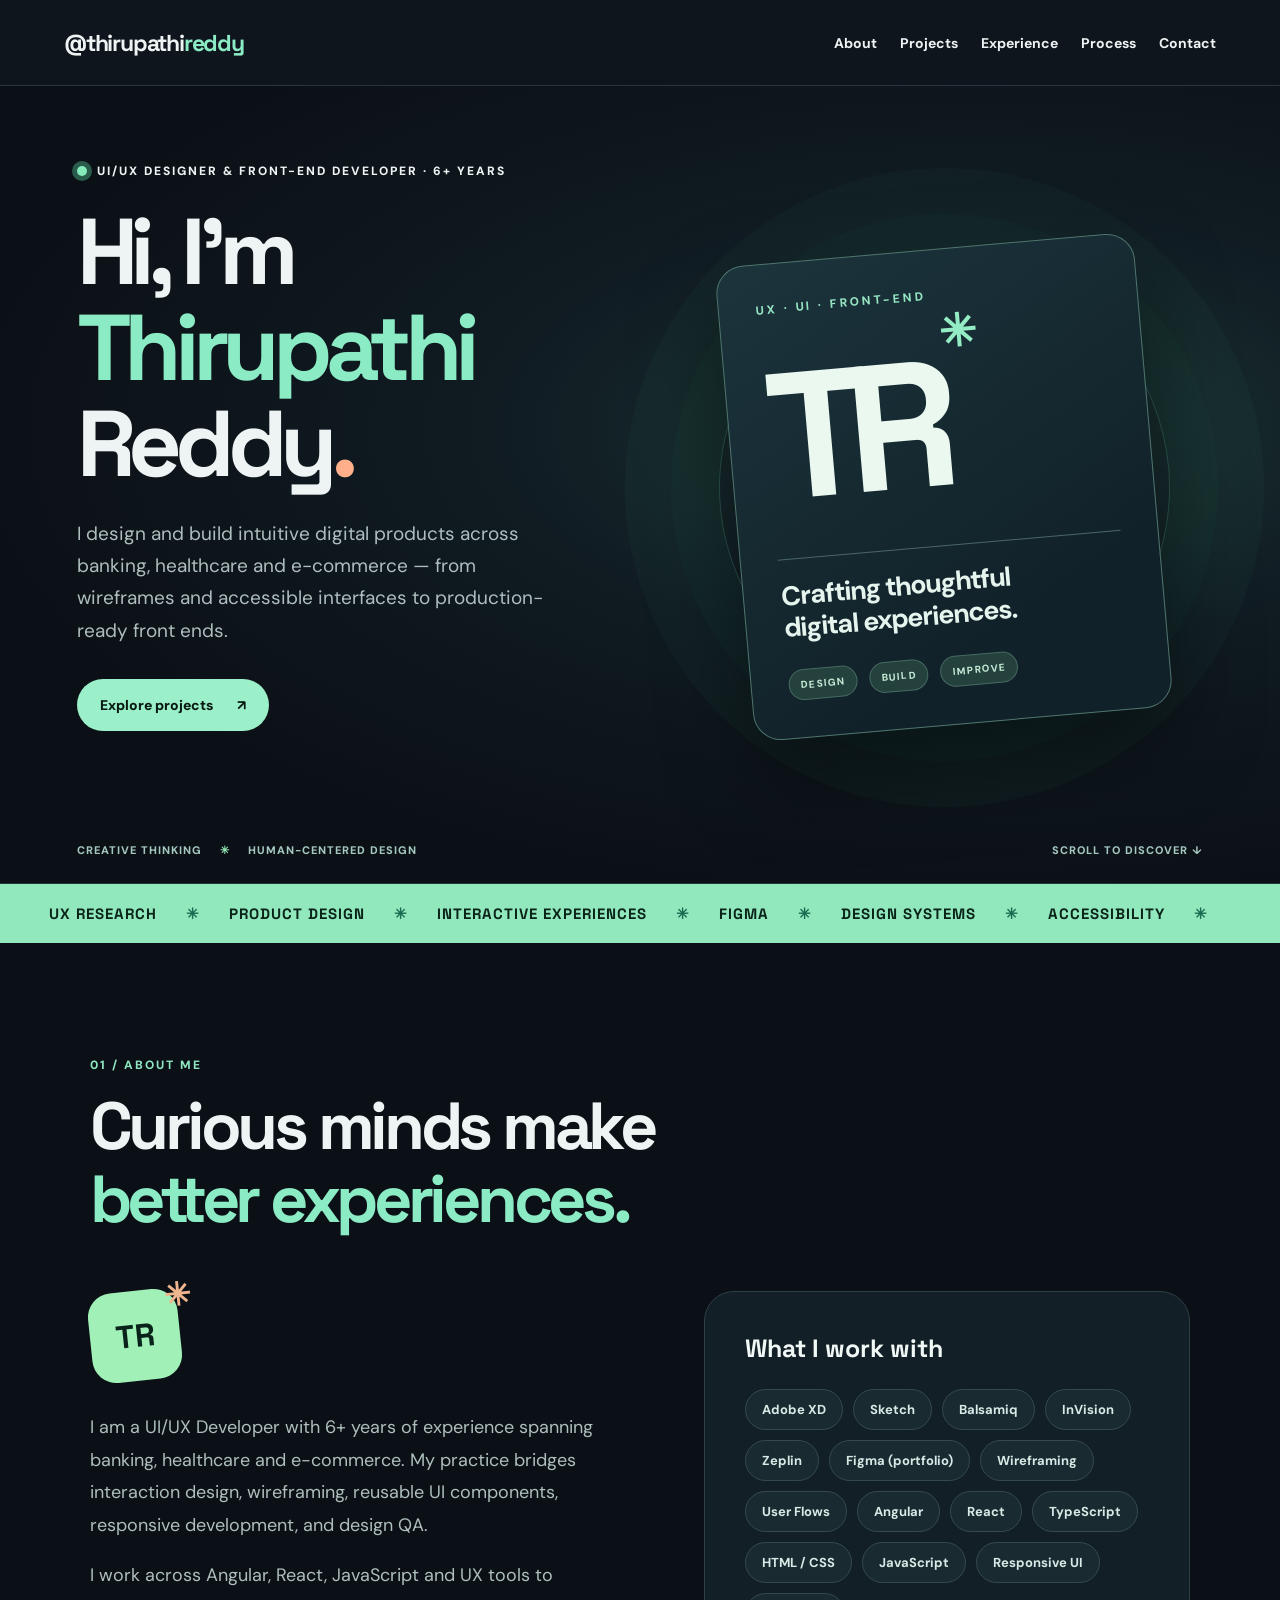
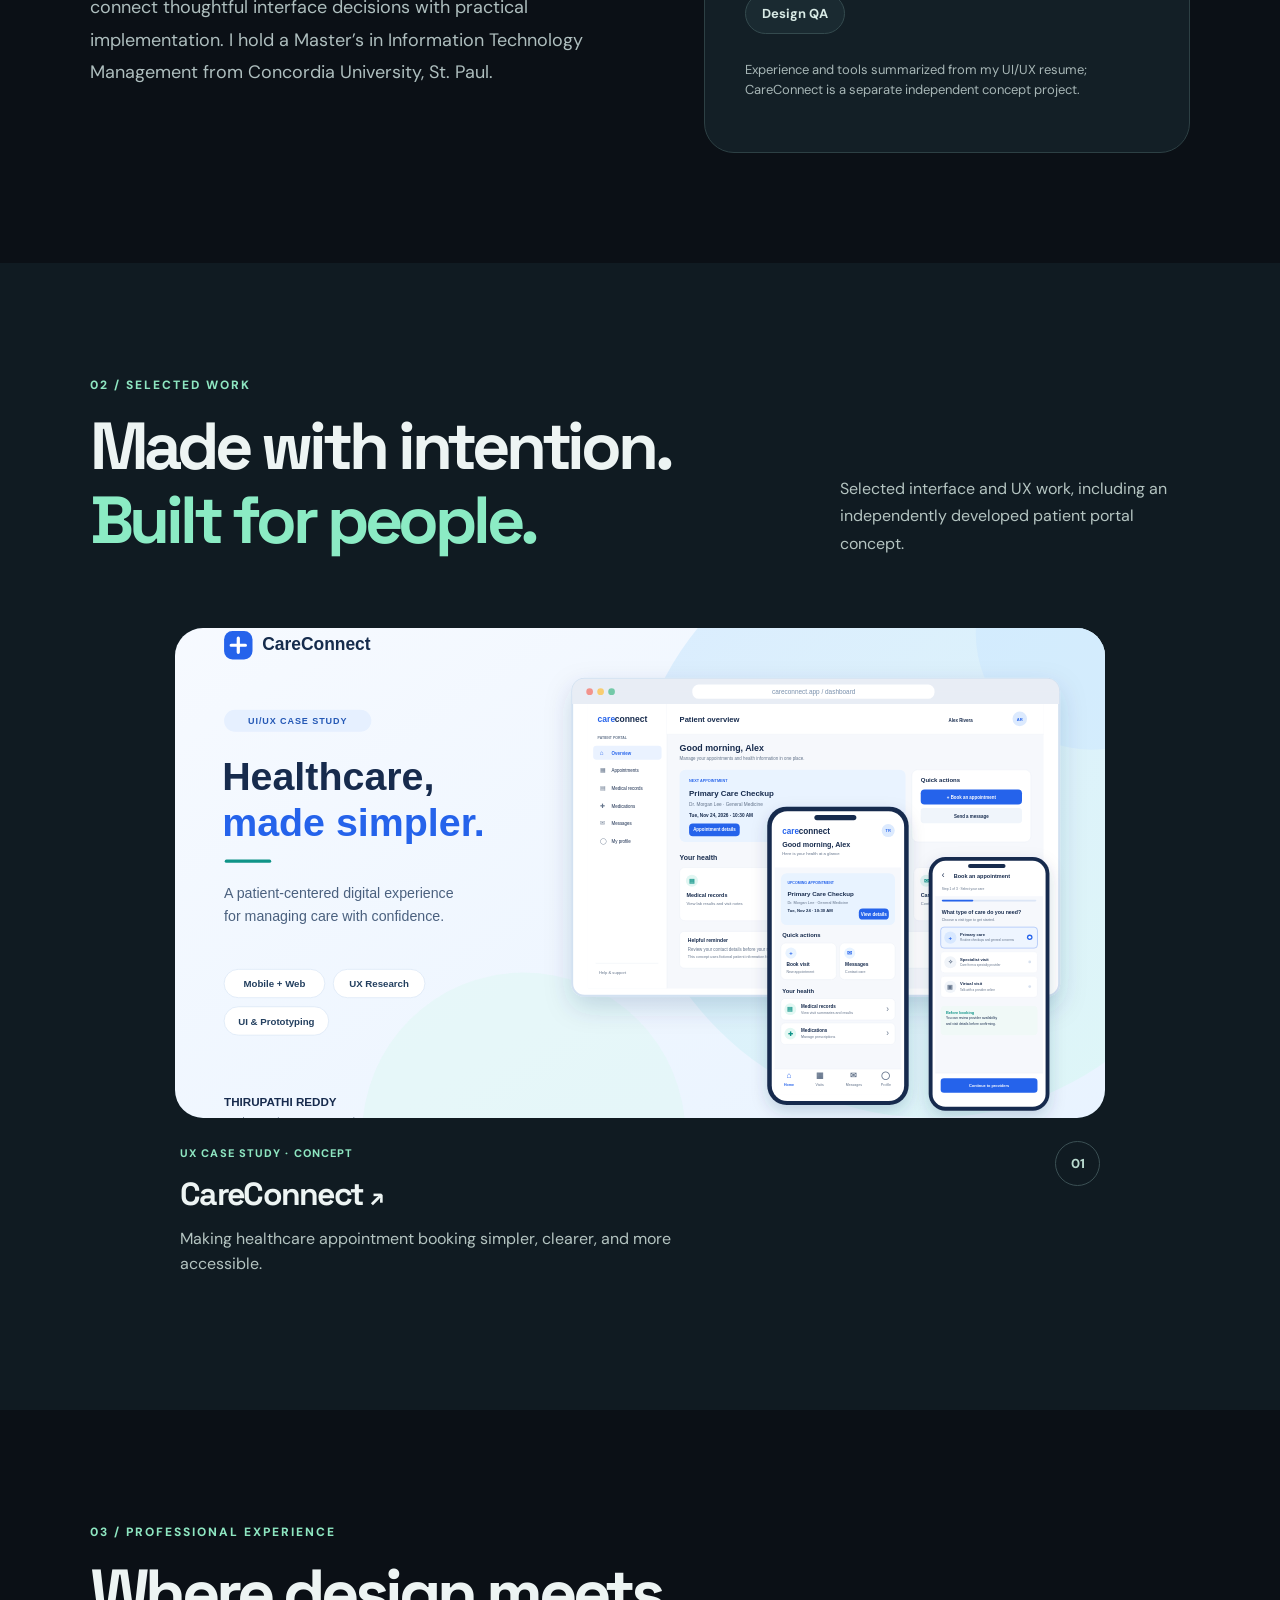
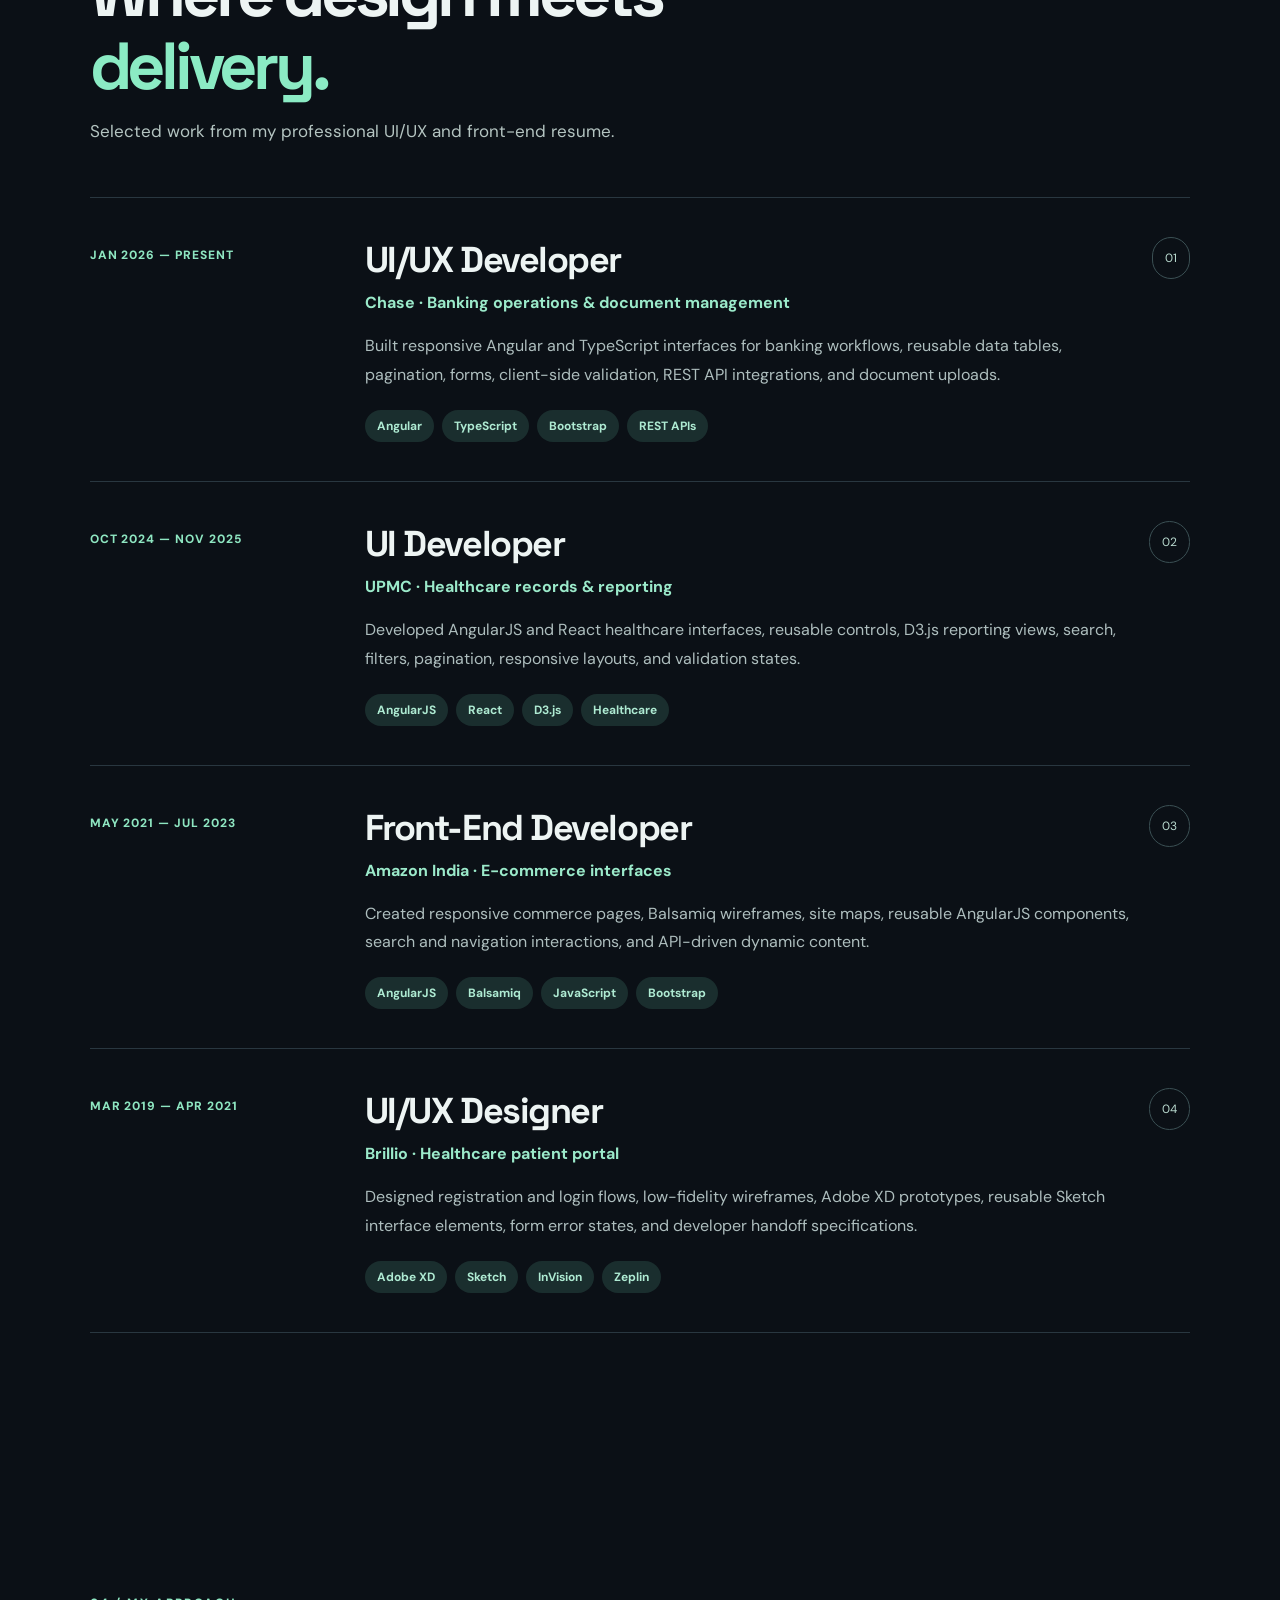
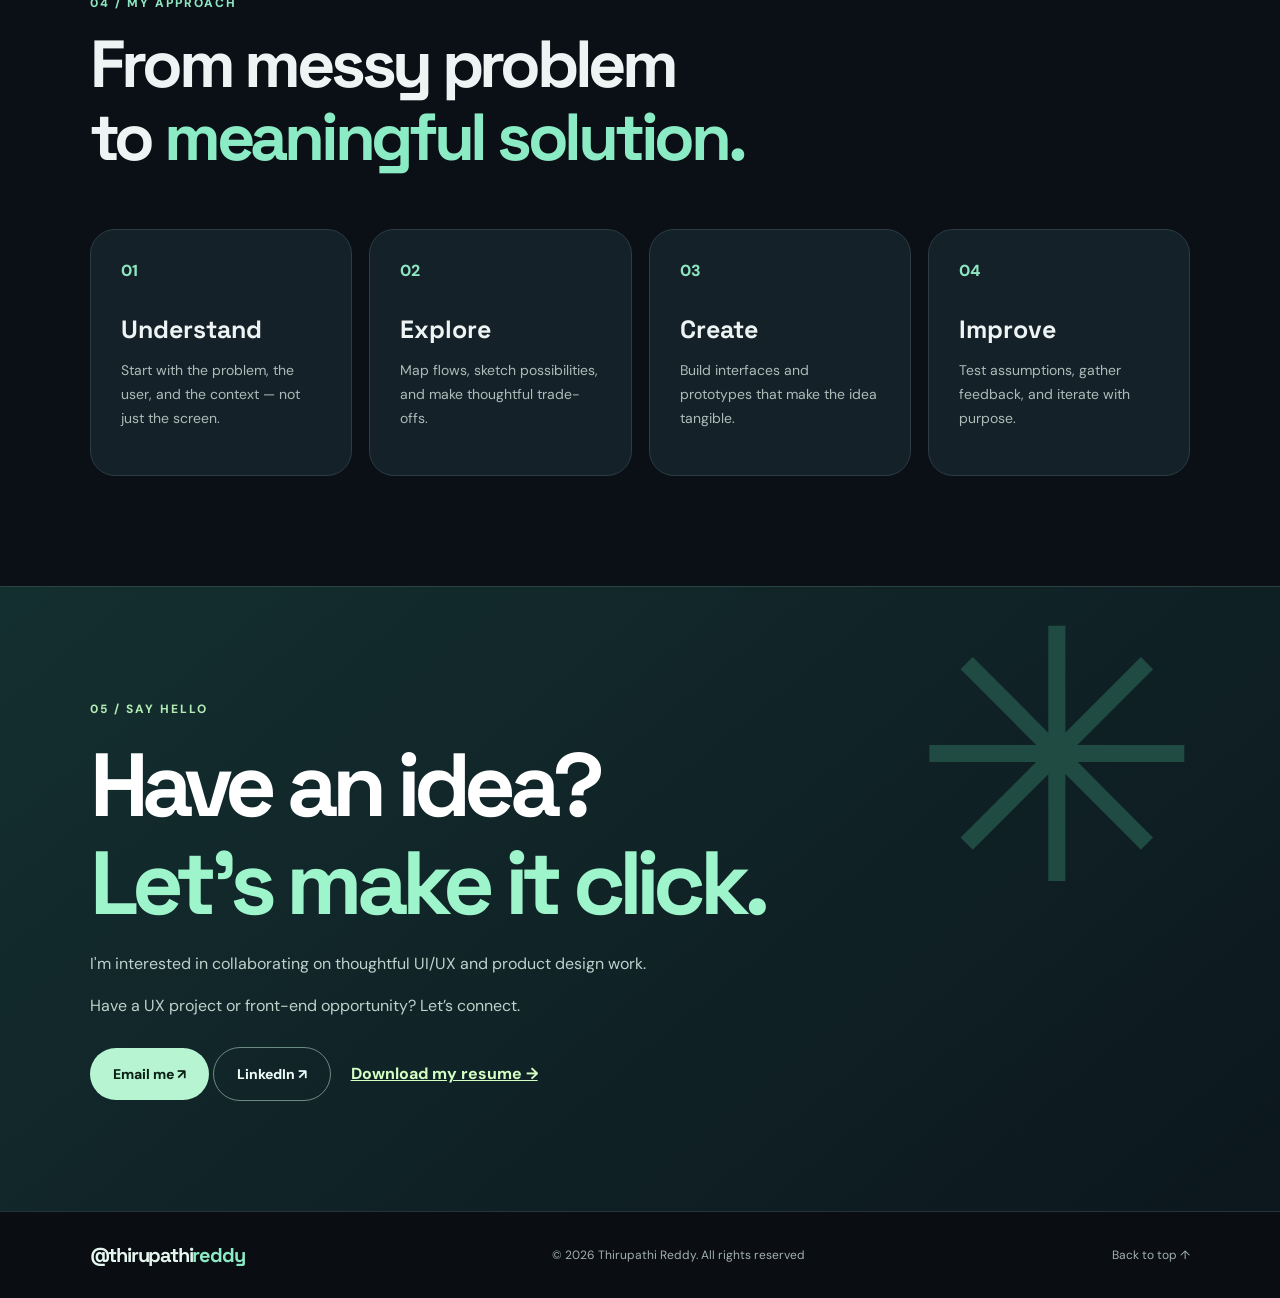
==== commit 9fc5b528: "Update index.html" ====
--- a/index.html
+++ b/index.html
@@ -12,4 +12,4 @@
 <article class="experience-item"><div class="job-date">MAY 2021 — JUL 2023</div><div class="job-body"><div class="job-top"><div><h3>Front-End Developer</h3><p class="job-company">Amazon India · E-commerce interfaces</p></div><span class="job-index">03</span></div><p>Created responsive commerce pages, Balsamiq wireframes, site maps, reusable AngularJS components, search and navigation interactions, and API-driven dynamic content.</p><div class="job-pills"><span>AngularJS</span><span>Balsamiq</span><span>JavaScript</span><span>Bootstrap</span></div></div></article>
 <article class="experience-item"><div class="job-date">MAR 2019 — APR 2021</div><div class="job-body"><div class="job-top"><div><h3>UI/UX Designer</h3><p class="job-company">Brillio · Healthcare patient portal</p></div><span class="job-index">04</span></div><p>Designed registration and login flows, low-fidelity wireframes, Adobe XD prototypes, reusable Sketch interface elements, form error states, and developer handoff specifications.</p><div class="job-pills"><span>Adobe XD</span><span>Sketch</span><span>InVision</span><span>Zeplin</span></div></div></article>
 </div><div class="experience-footer"></div></section><section class="section process-section" id="process"><div class="section-heading"><span class="section-index">04 / MY APPROACH</span><h2>From messy problem<br/>to <em>meaningful solution.</em></h2></div><div class="process-grid"><article><span>01</span><h3>Understand</h3><p>Start with the problem, the user, and the context — not just the screen.</p></article><article><span>02</span><h3>Explore</h3><p>Map flows, sketch possibilities, and make thoughtful trade-offs.</p></article><article><span>03</span><h3>Create</h3><p>Build interfaces and prototypes that make the idea tangible.</p></article><article><span>04</span><h3>Improve</h3><p>Test assumptions, gather feedback, and iterate with purpose.</p></article></div></section>
-<section class="contact-section" id="contact"><div aria-hidden="true" class="contact-blob">✳</div><span class="section-index">05 / SAY HELLO</span><h2>Have an idea?<br/><em>Let's make it click.</em></h2><p>I'm interested in collaborating on thoughtful UI/UX and product design work.</p><p>Have a UX project or front-end opportunity? Let’s connect.</p><a class="btn btn-light" href="mailto:thirupathireddy.s003@gmail.com">Email me ↗</a> <a class="btn btn-outline" href="https://www.linkedin.com/in/s-thirupathi-reddy/" rel="noopener noreferrer" target="_blank">LinkedIn ↗</a><a class="contact-resume" download="" href="assets/UIUX.docx">Download my resume →</a></section></main><footer class="site-footer"><a class="wordmark" href="#home">@thirupathi<span>reddy</span></a><span>Designed &amp; developed as an independent portfolio concept.</span><a href="#home">Back to top ↑</a></footer><script defer="" src="main.js"></script></body></html>
+<section class="contact-section" id="contact"><div aria-hidden="true" class="contact-blob">✳</div><span class="section-index">05 / SAY HELLO</span><h2>Have an idea?<br/><em>Let's make it click.</em></h2><p>I'm interested in collaborating on thoughtful UI/UX and product design work.</p><p>Have a UX project or front-end opportunity? Let’s connect.</p><a class="btn btn-light" href="mailto:thirupathireddy.s003@gmail.com">Email me ↗</a> <a class="btn btn-outline" href="https://www.linkedin.com/in/s-thirupathi-reddy/" rel="noopener noreferrer" target="_blank">LinkedIn ↗</a><a class="contact-resume" download="" href="assets/UIUX.docx">Download my resume →</a></section></main><footer class="site-footer"><a class="wordmark" href="#home">@thirupathi<span>reddy</span></a><span>© 2026 Thirupathi Reddy. All rights reserved</span><a href="#home">Back to top ↑</a></footer><script defer="" src="main.js"></script></body></html>
